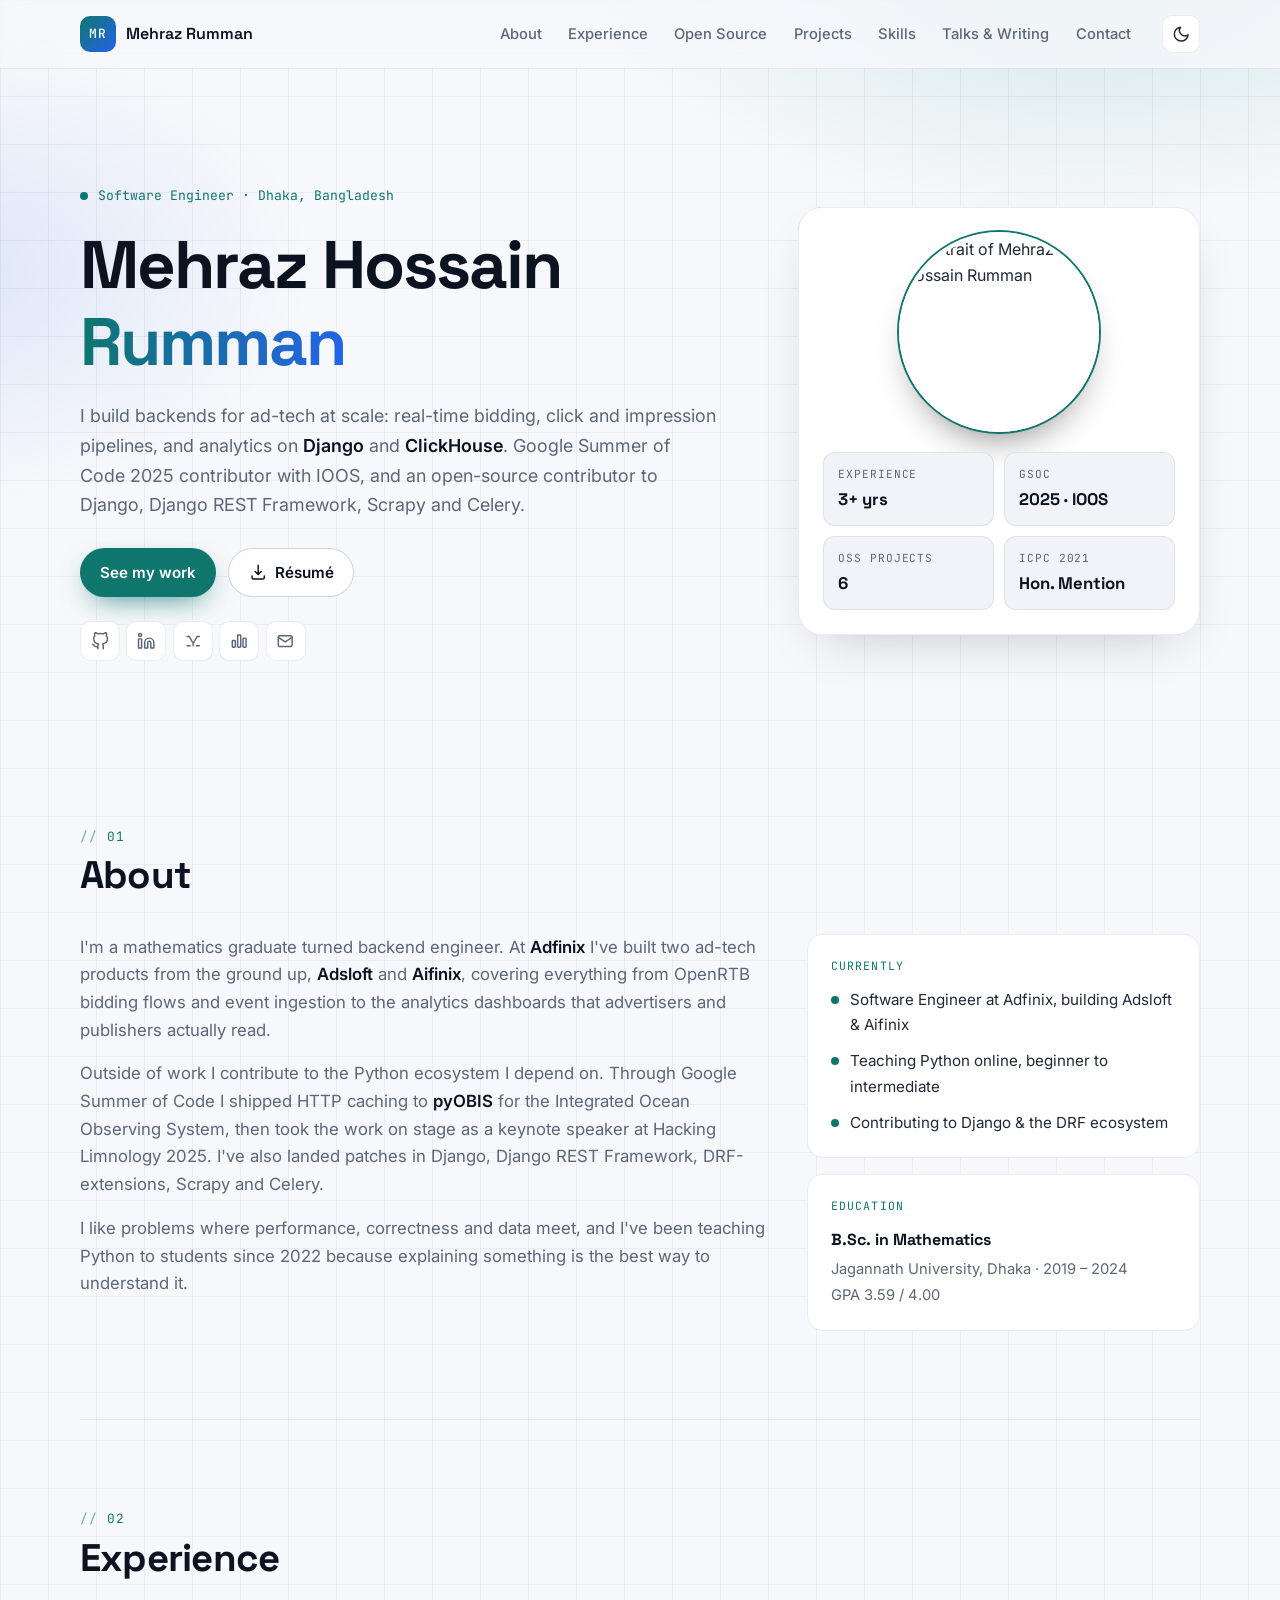
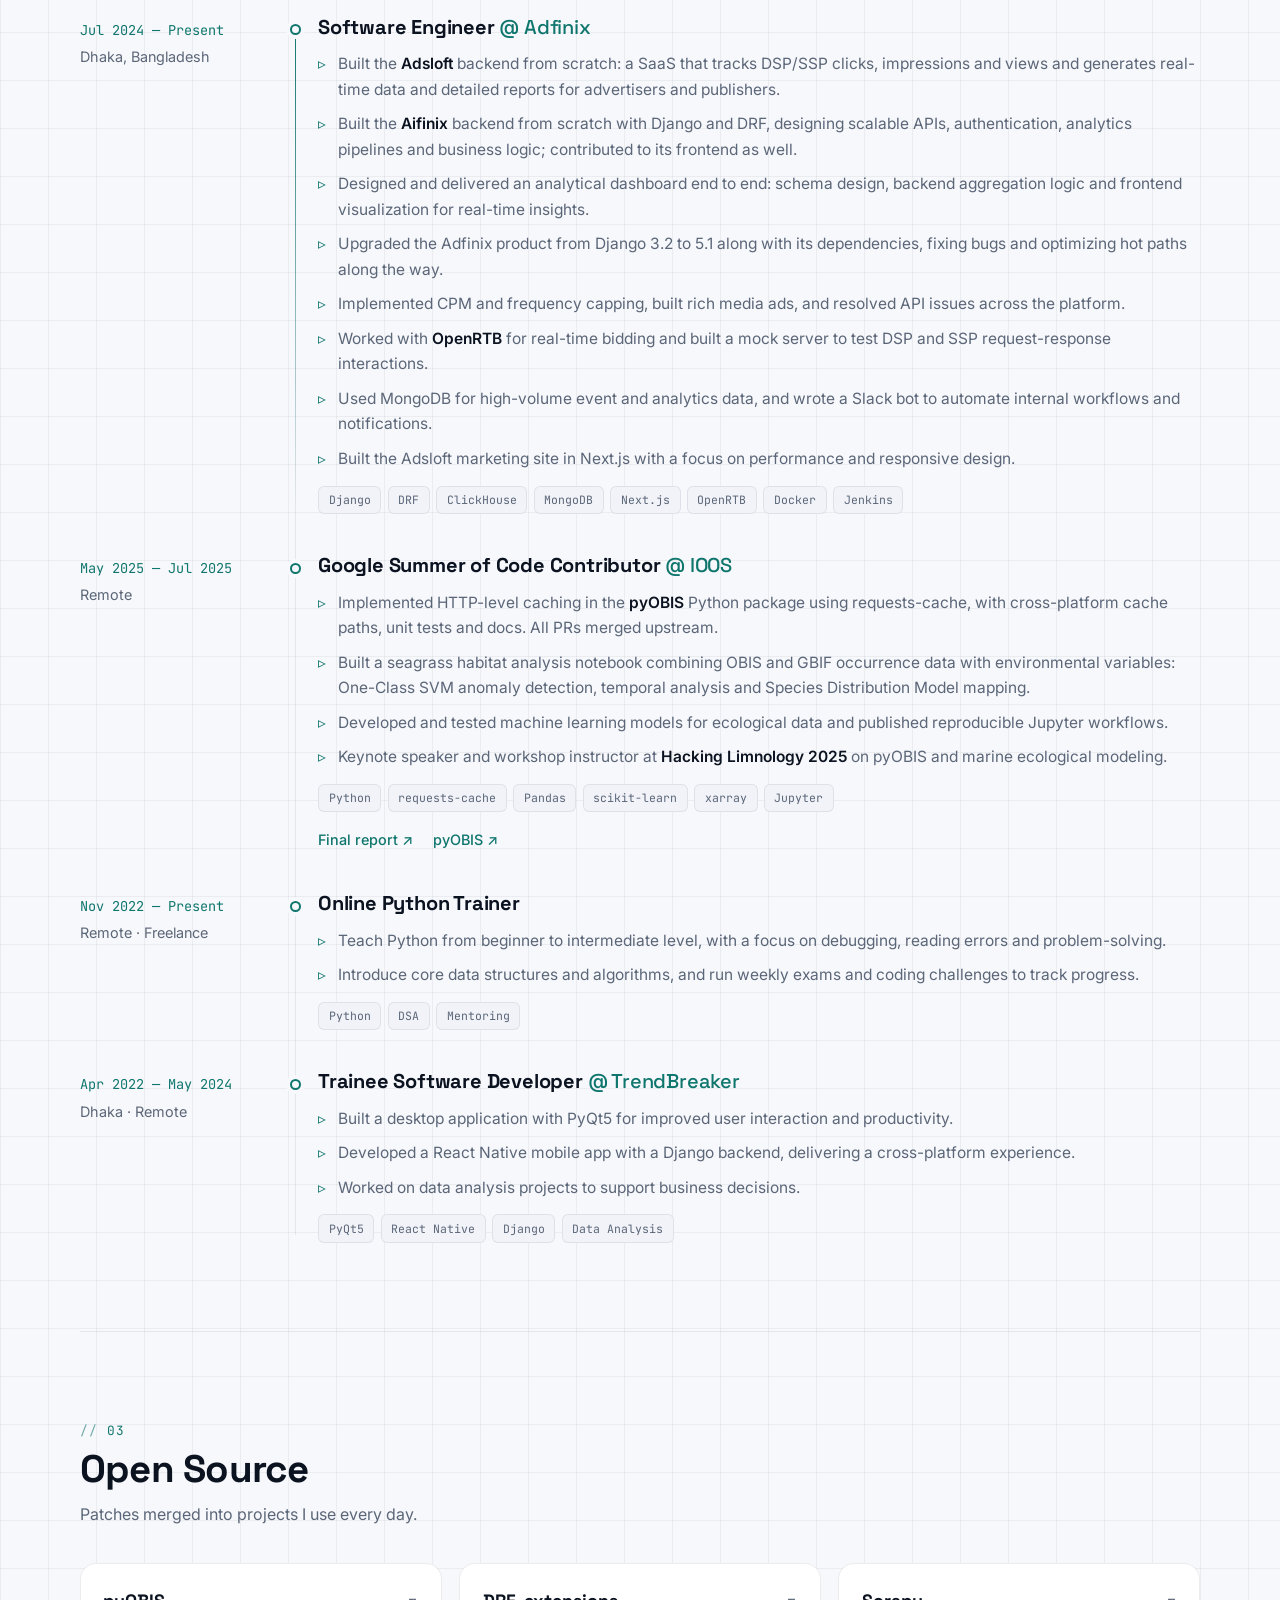
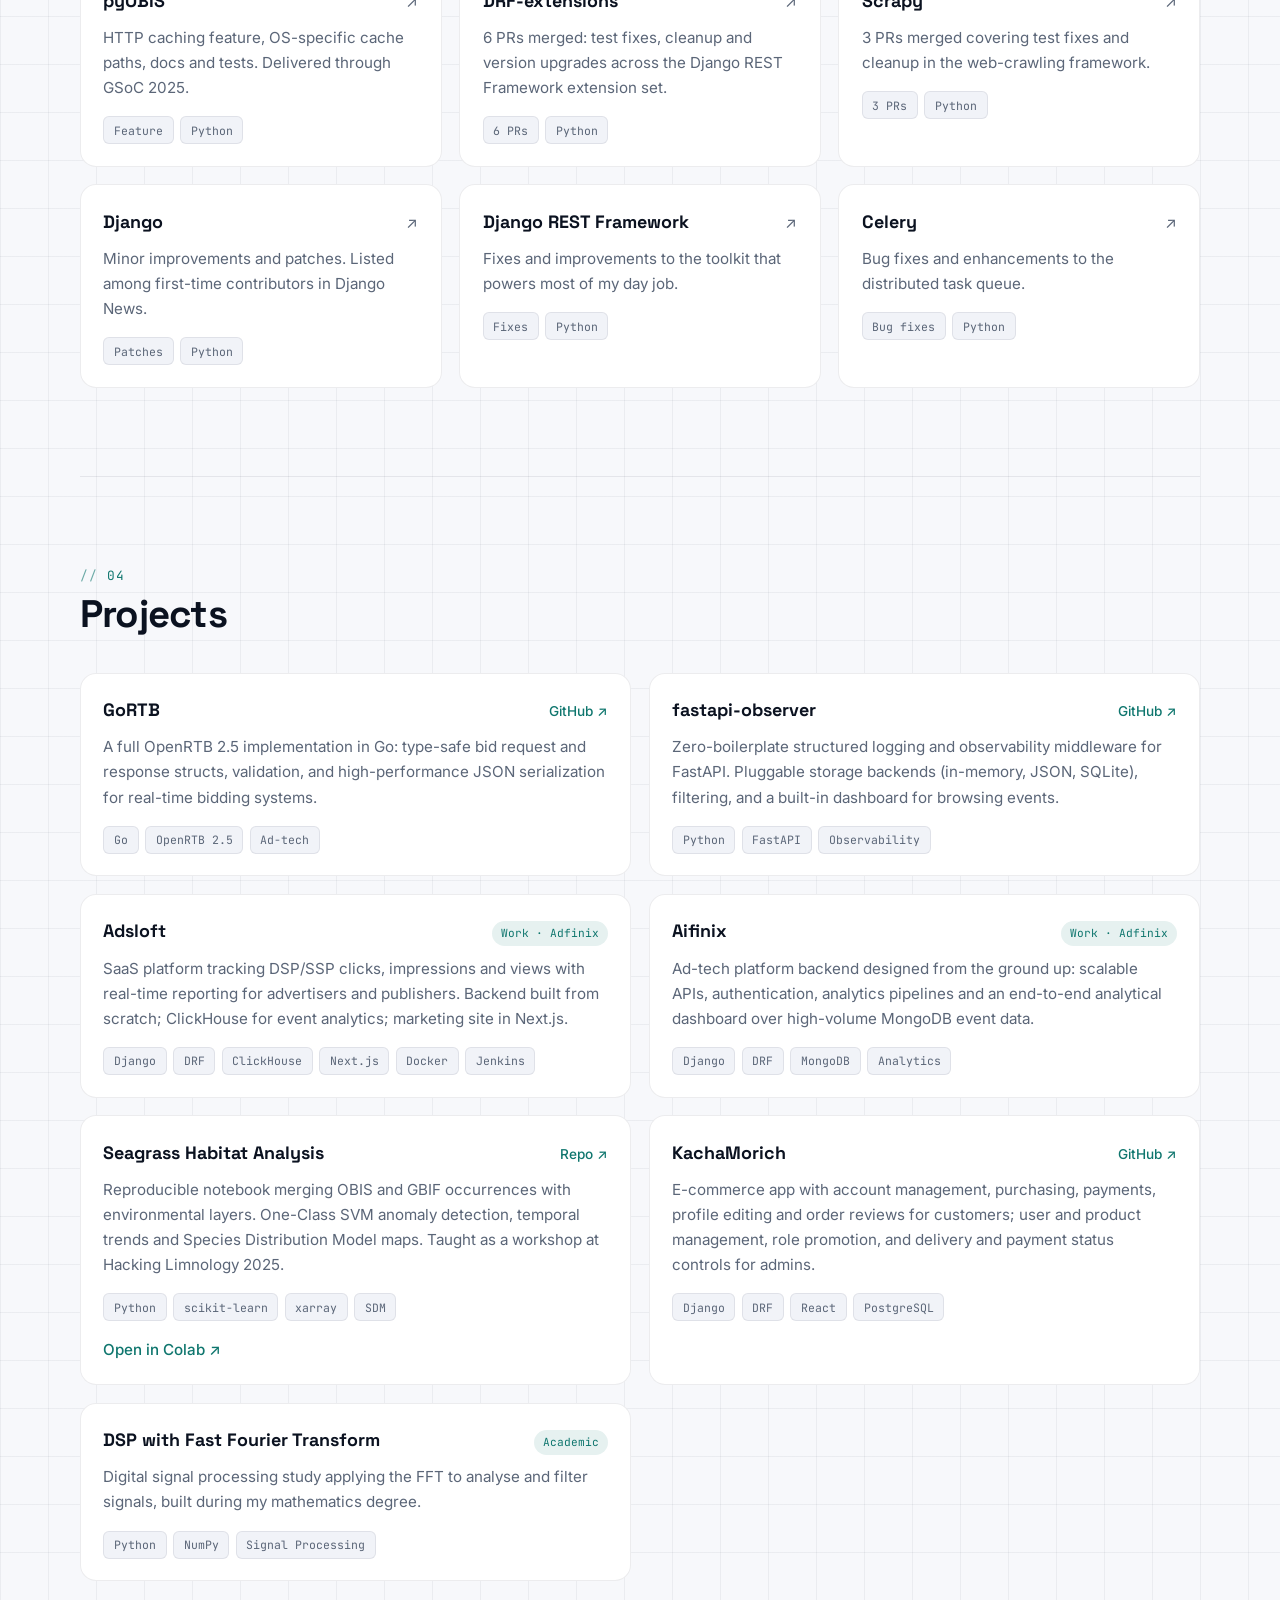
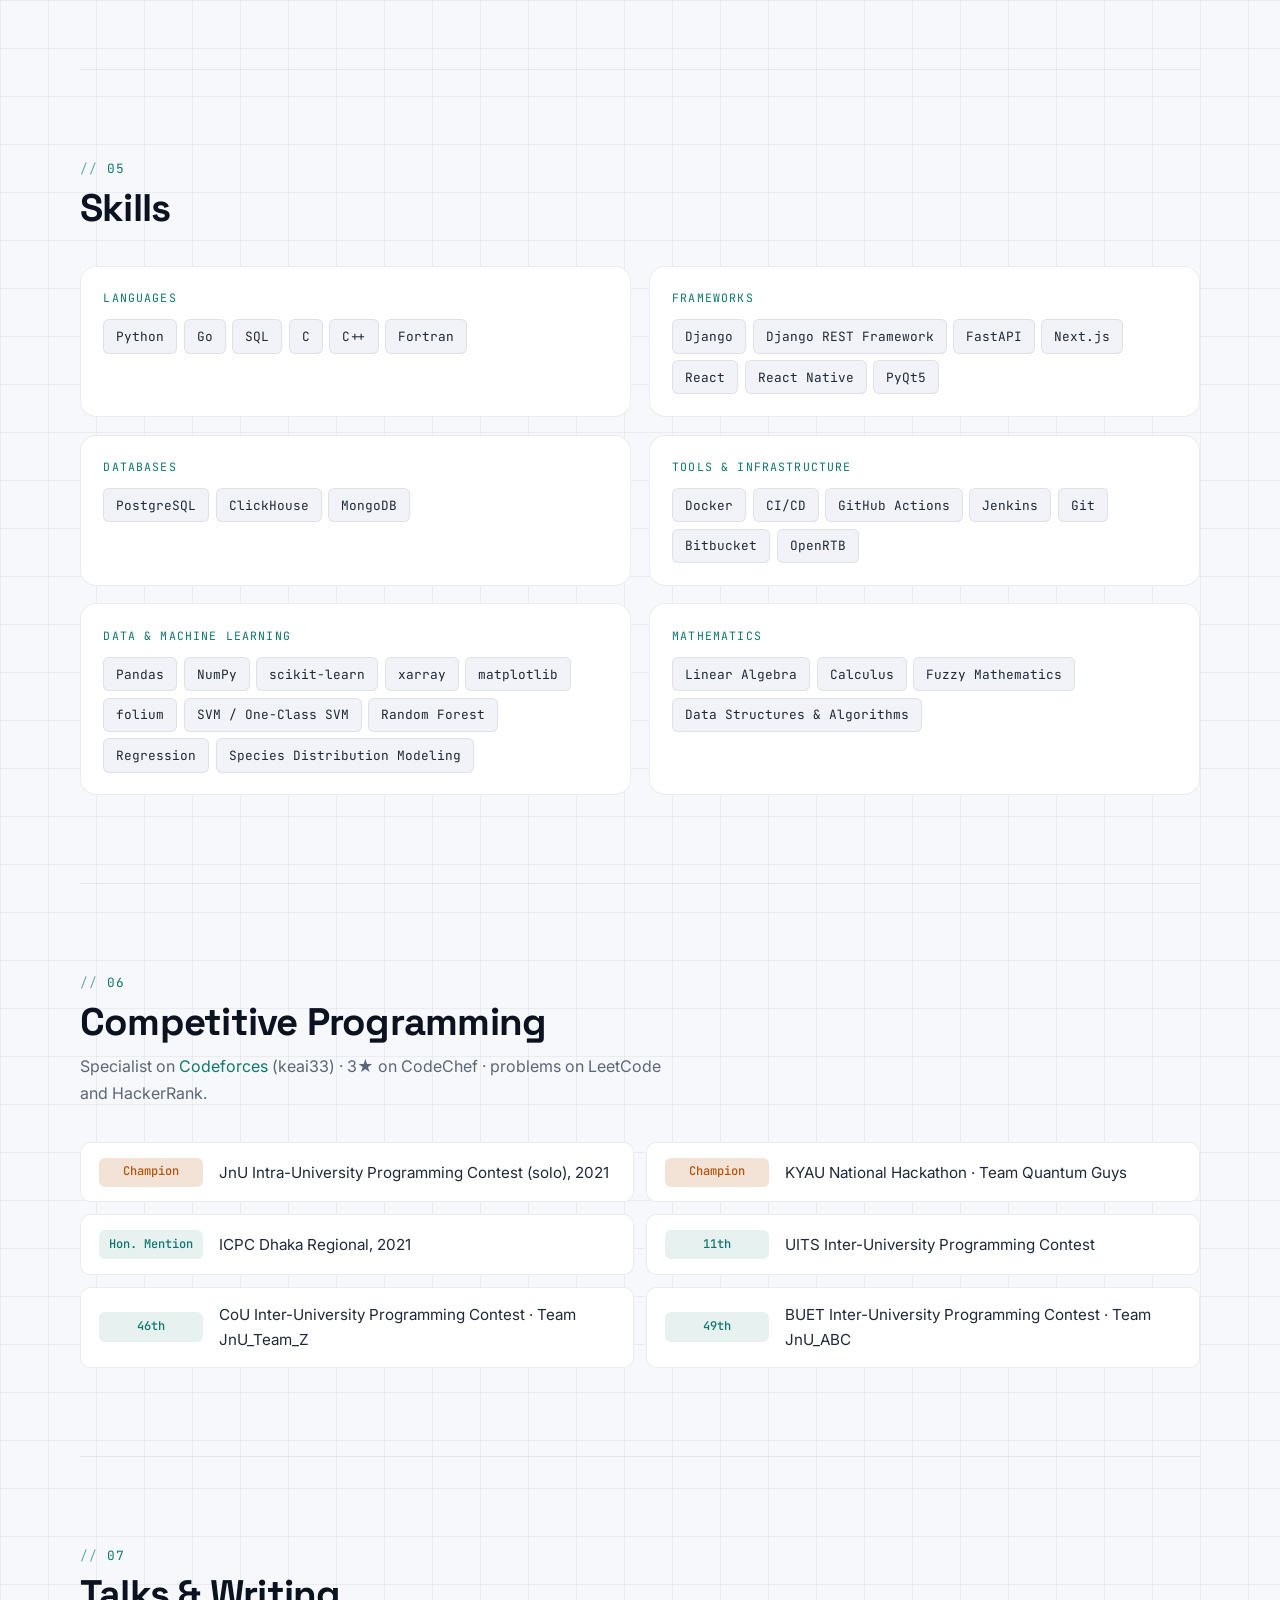
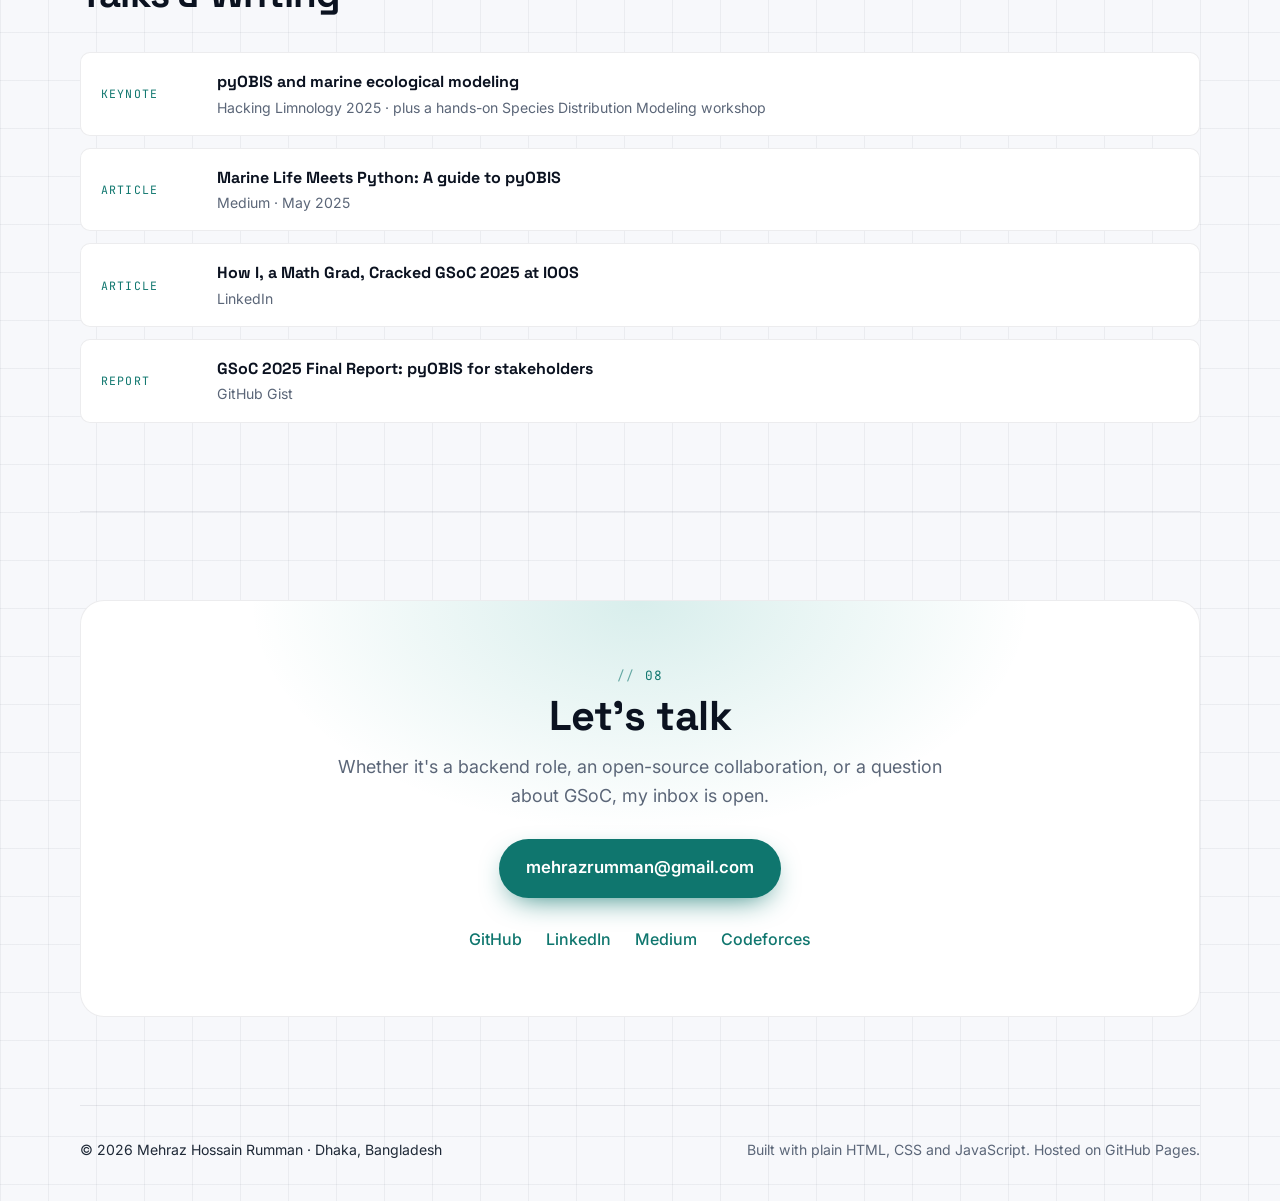
==== index.html @ 58323fb2 "Add portfolio site with GitHub Pages deployment Single-page static portfolio built from the resume: " ====
<!DOCTYPE html>
<html lang="en">
<head>
  <meta charset="utf-8">
  <meta name="viewport" content="width=device-width, initial-scale=1">
  <title>Mehraz Hossain Rumman — Software Engineer</title>
  <meta name="description" content="Mehraz Hossain Rumman is a software engineer in Dhaka, Bangladesh building ad-tech backends with Django and ClickHouse. Google Summer of Code 2025 contributor at IOOS and open-source contributor to Django, DRF, Scrapy and Celery.">
  <meta name="author" content="Mehraz Hossain Rumman">
  <meta name="theme-color" content="#0a0d14" media="(prefers-color-scheme: dark)">
  <meta name="theme-color" content="#f7f8fb" media="(prefers-color-scheme: light)">
  <link rel="canonical" href="https://mehrazrumman.github.io/rumman-portfolio/">
  <meta property="og:url" content="https://mehrazrumman.github.io/rumman-portfolio/">
  <meta property="og:type" content="website">
  <meta property="og:title" content="Mehraz Hossain Rumman — Software Engineer">
  <meta property="og:description" content="Backend engineer building ad-tech systems with Django and ClickHouse. GSoC 2025 contributor at IOOS. Open-source contributor to Django, DRF, Scrapy and Celery.">
  <meta property="og:image" content="https://avatars.githubusercontent.com/u/59512321?v=4">
  <meta name="twitter:card" content="summary">
  <link rel="icon" href="favicon.svg" type="image/svg+xml">
  <link rel="preconnect" href="https://fonts.googleapis.com">
  <link rel="preconnect" href="https://fonts.gstatic.com" crossorigin>
  <link href="https://fonts.googleapis.com/css2?family=Inter:wght@400;500;600&family=Space+Grotesk:wght@500;700&family=JetBrains+Mono:wght@400;500&display=swap" rel="stylesheet">
  <link rel="stylesheet" href="styles.css">
  <script>
    // Apply a saved theme before first paint to avoid a flash.
    (function () {
      try {
        var t = localStorage.getItem('theme');
        if (t === 'light' || t === 'dark') document.documentElement.setAttribute('data-theme', t);
      } catch (e) {}
    })();
  </script>
</head>
<body>
  <a class="skip-link" href="#main">Skip to content</a>
  <div class="bg-glow" aria-hidden="true"></div>

  <header class="site-header">
    <nav class="nav container" aria-label="Primary">
      <a class="brand" href="#top" aria-label="Back to top">
        <span class="brand-mark">MR</span>
        <span class="brand-text">Mehraz Rumman</span>
      </a>

      <button class="nav-toggle" id="nav-toggle" aria-expanded="false" aria-controls="nav-menu" aria-label="Toggle menu">
        <span></span><span></span><span></span>
      </button>

      <div class="nav-menu" id="nav-menu">
        <ul class="nav-links">
          <li><a href="#about">About</a></li>
          <li><a href="#experience">Experience</a></li>
          <li><a href="#open-source">Open Source</a></li>
          <li><a href="#projects">Projects</a></li>
          <li><a href="#skills">Skills</a></li>
          <li><a href="#writing">Talks &amp; Writing</a></li>
          <li><a href="#contact">Contact</a></li>
        </ul>
        <button class="theme-toggle" id="theme-toggle" aria-label="Toggle color theme" title="Toggle theme">
          <svg class="icon icon-sun" viewBox="0 0 24 24" aria-hidden="true"><circle cx="12" cy="12" r="4"/><path d="M12 2v2M12 20v2M4.93 4.93l1.41 1.41M17.66 17.66l1.41 1.41M2 12h2M20 12h2M4.93 19.07l1.41-1.41M17.66 6.34l1.41-1.41"/></svg>
          <svg class="icon icon-moon" viewBox="0 0 24 24" aria-hidden="true"><path d="M21 12.79A9 9 0 1 1 11.21 3 7 7 0 0 0 21 12.79z"/></svg>
          <span class="theme-label">Switch theme</span>
        </button>
      </div>
    </nav>
  </header>

  <main id="main">
    <!-- ============ HERO ============ -->
    <section class="hero container" id="top">
      <div class="hero-copy">
        <p class="eyebrow"><span class="pulse-dot" aria-hidden="true"></span>Software Engineer · Dhaka, Bangladesh</p>
        <h1>Mehraz Hossain <span class="grad">Rumman</span></h1>
        <p class="lead">
          I build backends for ad-tech at scale: real-time bidding, click and impression pipelines,
          and analytics on <strong>Django</strong> and <strong>ClickHouse</strong>. Google Summer of Code 2025
          contributor with IOOS, and an open-source contributor to Django, Django REST Framework, Scrapy and Celery.
        </p>
        <div class="hero-actions">
          <a class="btn btn-primary" href="#experience">See my work</a>
          <a class="btn btn-ghost" href="assets/Mehraz_Hossain_Rumman_Resume.pdf" download>
            <svg class="icon" viewBox="0 0 24 24" aria-hidden="true"><path d="M12 3v12m0 0 4-4m-4 4-4-4M4 17v2a2 2 0 0 0 2 2h12a2 2 0 0 0 2-2v-2"/></svg>
            Résumé
          </a>
        </div>
        <ul class="social-row" aria-label="Profiles">
          <li><a href="https://github.com/MehrazRumman" target="_blank" rel="noopener" aria-label="GitHub"><svg class="icon" viewBox="0 0 24 24" aria-hidden="true"><path d="M9 19c-5 1.5-5-2.5-7-3m14 6v-3.87a3.37 3.37 0 0 0-.94-2.61c3.14-.35 6.44-1.54 6.44-7A5.44 5.44 0 0 0 20 4.77 5.07 5.07 0 0 0 19.91 1S18.73.65 16 2.48a13.38 13.38 0 0 0-7 0C6.27.65 5.09 1 5.09 1A5.07 5.07 0 0 0 5 4.77a5.44 5.44 0 0 0-1.5 3.78c0 5.42 3.3 6.61 6.44 7A3.37 3.37 0 0 0 9 18.13V22"/></svg></a></li>
          <li><a href="https://www.linkedin.com/in/mehraz-rumman/" target="_blank" rel="noopener" aria-label="LinkedIn"><svg class="icon" viewBox="0 0 24 24" aria-hidden="true"><path d="M16 8a6 6 0 0 1 6 6v7h-4v-7a2 2 0 0 0-2-2 2 2 0 0 0-2 2v7h-4v-7a6 6 0 0 1 6-6z"/><rect x="2" y="9" width="4" height="12"/><circle cx="4" cy="4" r="2"/></svg></a></li>
          <li><a href="https://medium.com/@MehrazHossainRumman" target="_blank" rel="noopener" aria-label="Medium"><svg class="icon" viewBox="0 0 24 24" aria-hidden="true"><path d="M4 6h3l5 9 5-9h3M4 18h4M16 18h4M12 15v3"/></svg></a></li>
          <li><a href="https://codeforces.com/profile/keai33" target="_blank" rel="noopener" aria-label="Codeforces"><svg class="icon" viewBox="0 0 24 24" aria-hidden="true"><rect x="3" y="11" width="4" height="9" rx="1"/><rect x="10" y="4" width="4" height="16" rx="1"/><rect x="17" y="8" width="4" height="12" rx="1"/></svg></a></li>
          <li><a href="mailto:mehrazrumman@gmail.com" aria-label="Email"><svg class="icon" viewBox="0 0 24 24" aria-hidden="true"><rect x="3" y="5" width="18" height="14" rx="2"/><path d="m3 7 9 6 9-6"/></svg></a></li>
        </ul>
      </div>

      <div class="hero-card reveal">
        <div class="avatar-wrap">
          <img src="https://avatars.githubusercontent.com/u/59512321?v=4" alt="Portrait of Mehraz Hossain Rumman" width="200" height="200">
        </div>
        <dl class="hero-stats">
          <div><dt>Experience</dt><dd>3+ yrs</dd></div>
          <div><dt>GSoC</dt><dd>2025 · IOOS</dd></div>
          <div><dt>OSS projects</dt><dd>6</dd></div>
          <div><dt>ICPC 2021</dt><dd>Hon. Mention</dd></div>
        </dl>
      </div>
    </section>

    <!-- ============ ABOUT ============ -->
    <section class="section container" id="about">
      <header class="section-head reveal">
        <p class="section-num">01</p>
        <h2>About</h2>
      </header>
      <div class="about-grid">
        <div class="about-copy reveal">
          <p>
            I'm a mathematics graduate turned backend engineer. At <strong>Adfinix</strong> I've built two ad-tech
            products from the ground up, <strong>Adsloft</strong> and <strong>Aifinix</strong>, covering everything from
            OpenRTB bidding flows and event ingestion to the analytics dashboards that advertisers and publishers
            actually read.
          </p>
          <p>
            Outside of work I contribute to the Python ecosystem I depend on. Through Google Summer of Code I shipped
            HTTP caching to <strong>pyOBIS</strong> for the Integrated Ocean Observing System, then took the work on stage
            as a keynote speaker at Hacking Limnology 2025. I've also landed patches in Django, Django REST Framework,
            DRF-extensions, Scrapy and Celery.
          </p>
          <p>
            I like problems where performance, correctness and data meet, and I've been teaching Python to students
            since 2022 because explaining something is the best way to understand it.
          </p>
        </div>
        <aside class="about-side reveal">
          <div class="card now-card">
            <p class="card-label">Currently</p>
            <ul class="plain-list">
              <li><span class="pulse-dot" aria-hidden="true"></span>Software Engineer at Adfinix, building Adsloft &amp; Aifinix</li>
              <li><span class="pulse-dot" aria-hidden="true"></span>Teaching Python online, beginner to intermediate</li>
              <li><span class="pulse-dot" aria-hidden="true"></span>Contributing to Django &amp; the DRF ecosystem</li>
            </ul>
          </div>
          <div class="card">
            <p class="card-label">Education</p>
            <p class="edu-title">B.Sc. in Mathematics</p>
            <p class="muted">Jagannath University, Dhaka · 2019 – 2024</p>
            <p class="muted">GPA 3.59 / 4.00</p>
          </div>
        </aside>
      </div>
    </section>

    <!-- ============ EXPERIENCE ============ -->
    <section class="section container" id="experience">
      <header class="section-head reveal">
        <p class="section-num">02</p>
        <h2>Experience</h2>
      </header>

      <ol class="timeline">
        <li class="timeline-item reveal">
          <div class="timeline-meta">
            <span class="mono">Jul 2024 — Present</span>
            <span class="muted">Dhaka, Bangladesh</span>
          </div>
          <div class="timeline-body">
            <h3>Software Engineer <span class="at">@ Adfinix</span></h3>
            <ul class="bullets">
              <li>Built the <strong>Adsloft</strong> backend from scratch: a SaaS that tracks DSP/SSP clicks, impressions and views and generates real-time data and detailed reports for advertisers and publishers.</li>
              <li>Built the <strong>Aifinix</strong> backend from scratch with Django and DRF, designing scalable APIs, authentication, analytics pipelines and business logic; contributed to its frontend as well.</li>
              <li>Designed and delivered an analytical dashboard end to end: schema design, backend aggregation logic and frontend visualization for real-time insights.</li>
              <li>Upgraded the Adfinix product from Django 3.2 to 5.1 along with its dependencies, fixing bugs and optimizing hot paths along the way.</li>
              <li>Implemented CPM and frequency capping, built rich media ads, and resolved API issues across the platform.</li>
              <li>Worked with <strong>OpenRTB</strong> for real-time bidding and built a mock server to test DSP and SSP request-response interactions.</li>
              <li>Used MongoDB for high-volume event and analytics data, and wrote a Slack bot to automate internal workflows and notifications.</li>
              <li>Built the Adsloft marketing site in Next.js with a focus on performance and responsive design.</li>
            </ul>
            <ul class="tags">
              <li>Django</li><li>DRF</li><li>ClickHouse</li><li>MongoDB</li><li>Next.js</li><li>OpenRTB</li><li>Docker</li><li>Jenkins</li>
            </ul>
          </div>
        </li>

        <li class="timeline-item reveal">
          <div class="timeline-meta">
            <span class="mono">May 2025 — Jul 2025</span>
            <span class="muted">Remote</span>
          </div>
          <div class="timeline-body">
            <h3>Google Summer of Code Contributor <span class="at">@ IOOS</span></h3>
            <ul class="bullets">
              <li>Implemented HTTP-level caching in the <strong>pyOBIS</strong> Python package using requests-cache, with cross-platform cache paths, unit tests and docs. All PRs merged upstream.</li>
              <li>Built a seagrass habitat analysis notebook combining OBIS and GBIF occurrence data with environmental variables: One-Class SVM anomaly detection, temporal analysis and Species Distribution Model mapping.</li>
              <li>Developed and tested machine learning models for ecological data and published reproducible Jupyter workflows.</li>
              <li>Keynote speaker and workshop instructor at <strong>Hacking Limnology 2025</strong> on pyOBIS and marine ecological modeling.</li>
            </ul>
            <ul class="tags">
              <li>Python</li><li>requests-cache</li><li>Pandas</li><li>scikit-learn</li><li>xarray</li><li>Jupyter</li>
            </ul>
            <p class="links-row">
              <a href="https://gist.github.com/MehrazRumman/bc59c0b9672e1f976a7bd790e4f662b0" target="_blank" rel="noopener">Final report <span aria-hidden="true">↗</span></a>
              <a href="https://github.com/iobis/pyobis" target="_blank" rel="noopener">pyOBIS <span aria-hidden="true">↗</span></a>
            </p>
          </div>
        </li>

        <li class="timeline-item reveal">
          <div class="timeline-meta">
            <span class="mono">Nov 2022 — Present</span>
            <span class="muted">Remote · Freelance</span>
          </div>
          <div class="timeline-body">
            <h3>Online Python Trainer</h3>
            <ul class="bullets">
              <li>Teach Python from beginner to intermediate level, with a focus on debugging, reading errors and problem-solving.</li>
              <li>Introduce core data structures and algorithms, and run weekly exams and coding challenges to track progress.</li>
            </ul>
            <ul class="tags"><li>Python</li><li>DSA</li><li>Mentoring</li></ul>
          </div>
        </li>

        <li class="timeline-item reveal">
          <div class="timeline-meta">
            <span class="mono">Apr 2022 — May 2024</span>
            <span class="muted">Dhaka · Remote</span>
          </div>
          <div class="timeline-body">
            <h3>Trainee Software Developer <span class="at">@ TrendBreaker</span></h3>
            <ul class="bullets">
              <li>Built a desktop application with PyQt5 for improved user interaction and productivity.</li>
              <li>Developed a React Native mobile app with a Django backend, delivering a cross-platform experience.</li>
              <li>Worked on data analysis projects to support business decisions.</li>
            </ul>
            <ul class="tags"><li>PyQt5</li><li>React Native</li><li>Django</li><li>Data Analysis</li></ul>
          </div>
        </li>
      </ol>
    </section>

    <!-- ============ OPEN SOURCE ============ -->
    <section class="section container" id="open-source">
      <header class="section-head reveal">
        <p class="section-num">03</p>
        <h2>Open Source</h2>
        <p class="section-sub">Patches merged into projects I use every day.</p>
      </header>

      <div class="grid grid-3">
        <a class="card card-link reveal" href="https://github.com/iobis/pyobis/pulls?q=is%3Apr+author%3AMehrazRumman" target="_blank" rel="noopener">
          <div class="card-top"><span class="card-title">pyOBIS</span><span class="ext" aria-hidden="true">↗</span></div>
          <p>HTTP caching feature, OS-specific cache paths, docs and tests. Delivered through GSoC 2025.</p>
          <ul class="tags"><li>Feature</li><li>Python</li></ul>
        </a>
        <a class="card card-link reveal" href="https://github.com/chibisov/drf-extensions/pulls?q=is%3Apr+author%3AMehrazRumman" target="_blank" rel="noopener">
          <div class="card-top"><span class="card-title">DRF-extensions</span><span class="ext" aria-hidden="true">↗</span></div>
          <p>6 PRs merged: test fixes, cleanup and version upgrades across the Django REST Framework extension set.</p>
          <ul class="tags"><li>6 PRs</li><li>Python</li></ul>
        </a>
        <a class="card card-link reveal" href="https://github.com/scrapy/scrapy/pulls?q=is%3Apr+author%3AMehrazRumman" target="_blank" rel="noopener">
          <div class="card-top"><span class="card-title">Scrapy</span><span class="ext" aria-hidden="true">↗</span></div>
          <p>3 PRs merged covering test fixes and cleanup in the web-crawling framework.</p>
          <ul class="tags"><li>3 PRs</li><li>Python</li></ul>
        </a>
        <a class="card card-link reveal" href="https://github.com/django/django/pulls?q=is%3Apr+author%3AMehrazRumman" target="_blank" rel="noopener">
          <div class="card-top"><span class="card-title">Django</span><span class="ext" aria-hidden="true">↗</span></div>
          <p>Minor improvements and patches. Listed among first-time contributors in Django News.</p>
          <ul class="tags"><li>Patches</li><li>Python</li></ul>
        </a>
        <a class="card card-link reveal" href="https://github.com/encode/django-rest-framework/pulls?q=is%3Apr+author%3AMehrazRumman" target="_blank" rel="noopener">
          <div class="card-top"><span class="card-title">Django REST Framework</span><span class="ext" aria-hidden="true">↗</span></div>
          <p>Fixes and improvements to the toolkit that powers most of my day job.</p>
          <ul class="tags"><li>Fixes</li><li>Python</li></ul>
        </a>
        <a class="card card-link reveal" href="https://github.com/celery/celery/pulls?q=is%3Apr+author%3AMehrazRumman" target="_blank" rel="noopener">
          <div class="card-top"><span class="card-title">Celery</span><span class="ext" aria-hidden="true">↗</span></div>
          <p>Bug fixes and enhancements to the distributed task queue.</p>
          <ul class="tags"><li>Bug fixes</li><li>Python</li></ul>
        </a>
      </div>
    </section>

    <!-- ============ PROJECTS ============ -->
    <section class="section container" id="projects">
      <header class="section-head reveal">
        <p class="section-num">04</p>
        <h2>Projects</h2>
      </header>

      <div class="grid grid-2">
        <article class="card project reveal">
          <div class="card-top">
            <span class="card-title">GoRTB</span>
            <a class="ext-link" href="https://github.com/MehrazRumman/gortb" target="_blank" rel="noopener" aria-label="GoRTB on GitHub">GitHub <span aria-hidden="true">↗</span></a>
          </div>
          <p>A full OpenRTB 2.5 implementation in Go: type-safe bid request and response structs, validation, and high-performance JSON serialization for real-time bidding systems.</p>
          <ul class="tags"><li>Go</li><li>OpenRTB 2.5</li><li>Ad-tech</li></ul>
        </article>

        <article class="card project reveal">
          <div class="card-top">
            <span class="card-title">fastapi-observer</span>
            <a class="ext-link" href="https://github.com/MehrazRumman/fastapi-observer" target="_blank" rel="noopener" aria-label="fastapi-observer on GitHub">GitHub <span aria-hidden="true">↗</span></a>
          </div>
          <p>Zero-boilerplate structured logging and observability middleware for FastAPI. Pluggable storage backends (in-memory, JSON, SQLite), filtering, and a built-in dashboard for browsing events.</p>
          <ul class="tags"><li>Python</li><li>FastAPI</li><li>Observability</li></ul>
        </article>

        <article class="card project reveal">
          <div class="card-top">
            <span class="card-title">Adsloft</span>
            <span class="badge">Work · Adfinix</span>
          </div>
          <p>SaaS platform tracking DSP/SSP clicks, impressions and views with real-time reporting for advertisers and publishers. Backend built from scratch; ClickHouse for event analytics; marketing site in Next.js.</p>
          <ul class="tags"><li>Django</li><li>DRF</li><li>ClickHouse</li><li>Next.js</li><li>Docker</li><li>Jenkins</li></ul>
        </article>

        <article class="card project reveal">
          <div class="card-top">
            <span class="card-title">Aifinix</span>
            <span class="badge">Work · Adfinix</span>
          </div>
          <p>Ad-tech platform backend designed from the ground up: scalable APIs, authentication, analytics pipelines and an end-to-end analytical dashboard over high-volume MongoDB event data.</p>
          <ul class="tags"><li>Django</li><li>DRF</li><li>MongoDB</li><li>Analytics</li></ul>
        </article>

        <article class="card project reveal">
          <div class="card-top">
            <span class="card-title">Seagrass Habitat Analysis</span>
            <a class="ext-link" href="https://github.com/marinebon/HackingLimno2025" target="_blank" rel="noopener" aria-label="Seagrass analysis repository">Repo <span aria-hidden="true">↗</span></a>
          </div>
          <p>Reproducible notebook merging OBIS and GBIF occurrences with environmental layers. One-Class SVM anomaly detection, temporal trends and Species Distribution Model maps. Taught as a workshop at Hacking Limnology 2025.</p>
          <ul class="tags"><li>Python</li><li>scikit-learn</li><li>xarray</li><li>SDM</li></ul>
          <p class="links-row"><a href="https://colab.research.google.com/drive/1YKo4psy338h76tzHpnFgJ_O8oozaM7hc" target="_blank" rel="noopener">Open in Colab <span aria-hidden="true">↗</span></a></p>
        </article>

        <article class="card project reveal">
          <div class="card-top">
            <span class="card-title">KachaMorich</span>
            <a class="ext-link" href="https://github.com/MehrazRumman" target="_blank" rel="noopener" aria-label="KachaMorich on GitHub">GitHub <span aria-hidden="true">↗</span></a>
          </div>
          <p>E-commerce app with account management, purchasing, payments, profile editing and order reviews for customers; user and product management, role promotion, and delivery and payment status controls for admins.</p>
          <ul class="tags"><li>Django</li><li>DRF</li><li>React</li><li>PostgreSQL</li></ul>
        </article>

        <article class="card project reveal">
          <div class="card-top">
            <span class="card-title">DSP with Fast Fourier Transform</span>
            <span class="badge">Academic</span>
          </div>
          <p>Digital signal processing study applying the FFT to analyse and filter signals, built during my mathematics degree.</p>
          <ul class="tags"><li>Python</li><li>NumPy</li><li>Signal Processing</li></ul>
        </article>
      </div>
    </section>

    <!-- ============ SKILLS ============ -->
    <section class="section container" id="skills">
      <header class="section-head reveal">
        <p class="section-num">05</p>
        <h2>Skills</h2>
      </header>

      <div class="grid grid-2 skills-grid">
        <div class="card reveal">
          <p class="card-label">Languages</p>
          <ul class="tags tags-lg"><li>Python</li><li>Go</li><li>SQL</li><li>C</li><li>C++</li><li>Fortran</li></ul>
        </div>
        <div class="card reveal">
          <p class="card-label">Frameworks</p>
          <ul class="tags tags-lg"><li>Django</li><li>Django REST Framework</li><li>FastAPI</li><li>Next.js</li><li>React</li><li>React Native</li><li>PyQt5</li></ul>
        </div>
        <div class="card reveal">
          <p class="card-label">Databases</p>
          <ul class="tags tags-lg"><li>PostgreSQL</li><li>ClickHouse</li><li>MongoDB</li></ul>
        </div>
        <div class="card reveal">
          <p class="card-label">Tools &amp; Infrastructure</p>
          <ul class="tags tags-lg"><li>Docker</li><li>CI/CD</li><li>GitHub Actions</li><li>Jenkins</li><li>Git</li><li>Bitbucket</li><li>OpenRTB</li></ul>
        </div>
        <div class="card reveal">
          <p class="card-label">Data &amp; Machine Learning</p>
          <ul class="tags tags-lg"><li>Pandas</li><li>NumPy</li><li>scikit-learn</li><li>xarray</li><li>matplotlib</li><li>folium</li><li>SVM / One-Class SVM</li><li>Random Forest</li><li>Regression</li><li>Species Distribution Modeling</li></ul>
        </div>
        <div class="card reveal">
          <p class="card-label">Mathematics</p>
          <ul class="tags tags-lg"><li>Linear Algebra</li><li>Calculus</li><li>Fuzzy Mathematics</li><li>Data Structures &amp; Algorithms</li></ul>
        </div>
      </div>
    </section>

    <!-- ============ ACHIEVEMENTS ============ -->
    <section class="section container" id="achievements">
      <header class="section-head reveal">
        <p class="section-num">06</p>
        <h2>Competitive Programming</h2>
        <p class="section-sub">Specialist on <a href="https://codeforces.com/profile/keai33" target="_blank" rel="noopener">Codeforces</a> (keai33) · 3★ on CodeChef · problems on LeetCode and HackerRank.</p>
      </header>

      <ul class="achievements">
        <li class="reveal"><span class="ach-rank ach-gold">Champion</span><span class="ach-text">JnU Intra-University Programming Contest (solo), 2021</span></li>
        <li class="reveal"><span class="ach-rank ach-gold">Champion</span><span class="ach-text">KYAU National Hackathon · Team Quantum Guys</span></li>
        <li class="reveal"><span class="ach-rank">Hon. Mention</span><span class="ach-text">ICPC Dhaka Regional, 2021</span></li>
        <li class="reveal"><span class="ach-rank">11th</span><span class="ach-text">UITS Inter-University Programming Contest</span></li>
        <li class="reveal"><span class="ach-rank">46th</span><span class="ach-text">CoU Inter-University Programming Contest · Team JnU_Team_Z</span></li>
        <li class="reveal"><span class="ach-rank">49th</span><span class="ach-text">BUET Inter-University Programming Contest · Team JnU_ABC</span></li>
      </ul>
    </section>

    <!-- ============ WRITING & TALKS ============ -->
    <section class="section container" id="writing">
      <header class="section-head reveal">
        <p class="section-num">07</p>
        <h2>Talks &amp; Writing</h2>
      </header>

      <ul class="writing-list">
        <li class="reveal">
          <a href="https://aquaticdatasciopensci.github.io/day1-marine-remote-sensing/" target="_blank" rel="noopener">
            <span class="w-kind">Keynote</span>
            <span class="w-title">pyOBIS and marine ecological modeling</span>
            <span class="w-meta">Hacking Limnology 2025 · plus a hands-on Species Distribution Modeling workshop</span>
          </a>
        </li>
        <li class="reveal">
          <a href="https://medium.com/@MehrazHossainRumman/marine-life-meets-python-a-guide-to-pyobis-c802657cdbd9" target="_blank" rel="noopener">
            <span class="w-kind">Article</span>
            <span class="w-title">Marine Life Meets Python: A guide to pyOBIS</span>
            <span class="w-meta">Medium · May 2025</span>
          </a>
        </li>
        <li class="reveal">
          <a href="https://www.linkedin.com/pulse/how-i-math-grad-cracked-gsoc-2025-ioos-mehraz-hossain-rumman-7ianc" target="_blank" rel="noopener">
            <span class="w-kind">Article</span>
            <span class="w-title">How I, a Math Grad, Cracked GSoC 2025 at IOOS</span>
            <span class="w-meta">LinkedIn</span>
          </a>
        </li>
        <li class="reveal">
          <a href="https://gist.github.com/MehrazRumman/bc59c0b9672e1f976a7bd790e4f662b0" target="_blank" rel="noopener">
            <span class="w-kind">Report</span>
            <span class="w-title">GSoC 2025 Final Report: pyOBIS for stakeholders</span>
            <span class="w-meta">GitHub Gist</span>
          </a>
        </li>
      </ul>
    </section>

    <!-- ============ CONTACT ============ -->
    <section class="section container" id="contact">
      <div class="contact-card reveal">
        <p class="section-num">08</p>
        <h2>Let's talk</h2>
        <p class="lead">
          Whether it's a backend role, an open-source collaboration, or a question about GSoC,
          my inbox is open.
        </p>
        <a class="btn btn-primary btn-lg" href="mailto:mehrazrumman@gmail.com">mehrazrumman@gmail.com</a>
        <ul class="contact-links">
          <li><a href="https://github.com/MehrazRumman" target="_blank" rel="noopener">GitHub</a></li>
          <li><a href="https://www.linkedin.com/in/mehraz-rumman/" target="_blank" rel="noopener">LinkedIn</a></li>
          <li><a href="https://medium.com/@MehrazHossainRumman" target="_blank" rel="noopener">Medium</a></li>
          <li><a href="https://codeforces.com/profile/keai33" target="_blank" rel="noopener">Codeforces</a></li>
        </ul>
      </div>
    </section>
  </main>

  <footer class="site-footer container">
    <p>© <span id="year"></span> Mehraz Hossain Rumman · Dhaka, Bangladesh</p>
    <p class="muted">Built with plain HTML, CSS and JavaScript. Hosted on GitHub Pages.</p>
  </footer>

  <script src="script.js"></script>
</body>
</html>
---- styles.css ----
/* ==========================================================================
   Mehraz Hossain Rumman — portfolio styles
   Dark-first with a light theme. Tokens live on :root; the light theme and
   the explicit data-theme overrides only swap tokens.
   ========================================================================== */

:root {
  --bg: #0a0d14;
  --bg-elev: #0f1420;
  --surface: #121826;
  --surface-2: #171e2e;
  --border: rgba(255, 255, 255, 0.08);
  --border-strong: rgba(255, 255, 255, 0.16);
  --text: #e7eaf1;
  --text-strong: #ffffff;
  --muted: #9aa4b8;
  --accent: #5eead4;
  --accent-strong: #2dd4bf;
  --accent-ink: #062a25;
  --accent-soft: rgba(94, 234, 212, 0.12);
  --grad-a: #5eead4;
  --grad-b: #60a5fa;
  --gold: #fbbf24;
  --shadow: 0 20px 50px -20px rgba(0, 0, 0, 0.6);
  --glow-a: rgba(94, 234, 212, 0.18);
  --glow-b: rgba(96, 165, 250, 0.14);
  --grid-line: rgba(255, 255, 255, 0.035);

  --font-body: "Inter", system-ui, -apple-system, "Segoe UI", Roboto, sans-serif;
  --font-display: "Space Grotesk", "Inter", system-ui, sans-serif;
  --font-mono: "JetBrains Mono", ui-monospace, SFMono-Regular, Menlo, monospace;

  --radius: 16px;
  --radius-sm: 10px;
  --container: 1120px;
  --nav-h: 68px;

  color-scheme: dark;
}

@media (prefers-color-scheme: light) {
  :root:not([data-theme="dark"]) {
    --bg: #f7f8fb;
    --bg-elev: #ffffff;
    --surface: #ffffff;
    --surface-2: #f1f3f8;
    --border: rgba(15, 23, 42, 0.08);
    --border-strong: rgba(15, 23, 42, 0.18);
    --text: #1f2937;
    --text-strong: #0b1220;
    --muted: #5b6678;
    --accent: #0f766e;
    --accent-strong: #0d9488;
    --accent-ink: #ffffff;
    --accent-soft: rgba(15, 118, 110, 0.1);
    --grad-a: #0f766e;
    --grad-b: #2563eb;
    --gold: #b45309;
    --shadow: 0 20px 50px -24px rgba(15, 23, 42, 0.25);
    --glow-a: rgba(13, 148, 136, 0.16);
    --glow-b: rgba(37, 99, 235, 0.12);
    --grid-line: rgba(15, 23, 42, 0.05);
    color-scheme: light;
  }
}

:root[data-theme="light"] {
  --bg: #f7f8fb;
  --bg-elev: #ffffff;
  --surface: #ffffff;
  --surface-2: #f1f3f8;
  --border: rgba(15, 23, 42, 0.08);
  --border-strong: rgba(15, 23, 42, 0.18);
  --text: #1f2937;
  --text-strong: #0b1220;
  --muted: #5b6678;
  --accent: #0f766e;
  --accent-strong: #0d9488;
  --accent-ink: #ffffff;
  --accent-soft: rgba(15, 118, 110, 0.1);
  --grad-a: #0f766e;
  --grad-b: #2563eb;
  --gold: #b45309;
  --shadow: 0 20px 50px -24px rgba(15, 23, 42, 0.25);
  --glow-a: rgba(13, 148, 136, 0.16);
  --glow-b: rgba(37, 99, 235, 0.12);
  --grid-line: rgba(15, 23, 42, 0.05);
  color-scheme: light;
}

/* ---------- Reset & base ---------- */
*, *::before, *::after { box-sizing: border-box; }

html { scroll-behavior: smooth; -webkit-text-size-adjust: 100%; }

body {
  margin: 0;
  font-family: var(--font-body);
  font-size: 16px;
  line-height: 1.65;
  color: var(--text);
  background: var(--bg);
  background-image:
    linear-gradient(var(--grid-line) 1px, transparent 1px),
    linear-gradient(90deg, var(--grid-line) 1px, transparent 1px);
  background-size: 48px 48px;
  overflow-x: hidden;
}

img { max-width: 100%; display: block; }
a { color: var(--accent); text-decoration: none; }
a:hover { text-decoration: underline; text-underline-offset: 3px; }
strong { color: var(--text-strong); font-weight: 600; }
ul, ol { margin: 0; padding: 0; }
h1, h2, h3 { margin: 0; font-family: var(--font-display); color: var(--text-strong); line-height: 1.15; letter-spacing: -0.01em; }
p { margin: 0 0 1rem; }
p:last-child { margin-bottom: 0; }

.container { width: min(var(--container), 100% - 2.5rem); margin-inline: auto; }
.mono { font-family: var(--font-mono); font-size: 0.85rem; color: var(--accent); }
.muted { color: var(--muted); }

.skip-link {
  position: absolute; left: 1rem; top: -3rem;
  padding: 0.5rem 0.9rem; border-radius: var(--radius-sm);
  background: var(--accent); color: var(--accent-ink); font-weight: 600; z-index: 100;
}
.skip-link:focus { top: 1rem; }

:focus-visible { outline: 2px solid var(--accent); outline-offset: 3px; border-radius: 6px; }

.icon { width: 1.15rem; height: 1.15rem; fill: none; stroke: currentColor; stroke-width: 1.9; stroke-linecap: round; stroke-linejoin: round; flex-shrink: 0; }

/* ---------- Background glow ---------- */
.bg-glow {
  position: fixed; inset: 0; z-index: -1; pointer-events: none;
  background:
    radial-gradient(60vw 45vh at 85% -5%, var(--glow-a), transparent 65%),
    radial-gradient(45vw 40vh at -5% 30%, var(--glow-b), transparent 65%);
}

/* ---------- Header / nav ---------- */
.site-header {
  position: sticky; top: 0; z-index: 50;
  background: color-mix(in srgb, var(--bg) 78%, transparent);
  -webkit-backdrop-filter: blur(14px); backdrop-filter: blur(14px);
  border-bottom: 1px solid var(--border);
}
.nav { display: flex; align-items: center; justify-content: space-between; min-height: var(--nav-h); gap: 1rem; }

.brand { display: inline-flex; align-items: center; gap: 0.6rem; color: var(--text-strong); font-weight: 600; white-space: nowrap; }
.brand:hover { text-decoration: none; }
.brand-mark {
  display: grid; place-items: center; width: 36px; height: 36px; border-radius: 10px;
  font-family: var(--font-mono); font-size: 0.8rem; font-weight: 500; letter-spacing: 0.04em;
  color: var(--accent-ink); background: linear-gradient(135deg, var(--grad-a), var(--grad-b));
}
.brand-text { font-family: var(--font-display); }

.nav-menu { display: flex; align-items: center; gap: 1.25rem; }
.nav-links { display: flex; gap: 0.25rem; list-style: none; }
.nav-links a {
  display: inline-block; padding: 0.45rem 0.7rem; border-radius: 8px; white-space: nowrap;
  color: var(--muted); font-size: 0.92rem; font-weight: 500; transition: color 0.15s, background 0.15s;
}
.nav-links a:hover, .nav-links a.active { color: var(--text-strong); background: var(--surface-2); text-decoration: none; }

.theme-toggle {
  display: grid; place-items: center; width: 38px; height: 38px; border-radius: 10px;
  border: 1px solid var(--border); background: var(--surface); color: var(--text); cursor: pointer;
  transition: border-color 0.15s, transform 0.15s;
}
.theme-toggle:hover { border-color: var(--border-strong); transform: translateY(-1px); }
.theme-toggle .icon-moon { display: none; }
.theme-label { display: none; }
:root[data-theme="light"] .theme-toggle .icon-sun { display: none; }
:root[data-theme="light"] .theme-toggle .icon-moon { display: block; }
@media (prefers-color-scheme: light) {
  :root:not([data-theme="dark"]) .theme-toggle .icon-sun { display: none; }
  :root:not([data-theme="dark"]) .theme-toggle .icon-moon { display: block; }
}

.nav-toggle {
  display: none; flex-direction: column; justify-content: center; gap: 5px;
  width: 42px; height: 42px; padding: 0 10px; border-radius: 10px;
  border: 1px solid var(--border); background: var(--surface); cursor: pointer;
}
.nav-toggle span { display: block; height: 2px; background: var(--text); border-radius: 2px; transition: transform 0.2s, opacity 0.2s; }
.nav-toggle[aria-expanded="true"] span:nth-child(1) { transform: translateY(7px) rotate(45deg); }
.nav-toggle[aria-expanded="true"] span:nth-child(2) { opacity: 0; }
.nav-toggle[aria-expanded="true"] span:nth-child(3) { transform: translateY(-7px) rotate(-45deg); }

/* ---------- Hero ---------- */
.hero {
  display: grid; grid-template-columns: 1.25fr 0.75fr; gap: 3rem; align-items: center;
  padding-block: clamp(3.5rem, 9vw, 7rem) clamp(3rem, 6vw, 5rem);
}
.eyebrow {
  display: inline-flex; align-items: center; gap: 0.6rem;
  font-family: var(--font-mono); font-size: 0.82rem; color: var(--accent); margin-bottom: 1.25rem;
}
.pulse-dot {
  position: relative; width: 8px; height: 8px; border-radius: 50%; background: var(--accent); flex-shrink: 0;
}
.pulse-dot::after {
  content: ""; position: absolute; inset: -4px; border-radius: 50%; border: 1px solid var(--accent);
  opacity: 0; animation: pulse 2.2s ease-out infinite;
}
@keyframes pulse { 0% { transform: scale(0.6); opacity: 0.8; } 100% { transform: scale(1.6); opacity: 0; } }

.hero h1 { font-size: clamp(2.4rem, 6vw, 4.2rem); font-weight: 700; letter-spacing: -0.03em; margin-bottom: 1.25rem; }
.grad {
  background: linear-gradient(90deg, var(--grad-a), var(--grad-b));
  -webkit-background-clip: text; background-clip: text; color: transparent;
}
.lead { font-size: clamp(1.02rem, 1.4vw, 1.15rem); color: var(--muted); max-width: 58ch; }
.hero-actions { display: flex; flex-wrap: wrap; gap: 0.75rem; margin: 1.75rem 0 1.5rem; }

.btn {
  display: inline-flex; align-items: center; gap: 0.5rem; padding: 0.7rem 1.2rem;
  border-radius: 999px; font-weight: 600; font-size: 0.95rem; border: 1px solid transparent;
  transition: transform 0.15s, box-shadow 0.15s, background 0.15s, border-color 0.15s;
}
.btn:hover { text-decoration: none; transform: translateY(-2px); }
.btn-primary { background: var(--accent); color: var(--accent-ink); box-shadow: 0 10px 30px -12px var(--accent); }
.btn-primary:hover { background: var(--accent-strong); }
.btn-ghost { background: var(--surface); color: var(--text-strong); border-color: var(--border-strong); }
.btn-ghost:hover { border-color: var(--accent); }
.btn-lg { padding: 0.9rem 1.6rem; font-size: 1.05rem; }

.social-row { display: flex; gap: 0.4rem; list-style: none; }
.social-row a {
  display: grid; place-items: center; width: 40px; height: 40px; border-radius: 10px;
  color: var(--muted); border: 1px solid var(--border); background: var(--surface);
  transition: color 0.15s, border-color 0.15s, transform 0.15s;
}
.social-row a:hover { color: var(--accent); border-color: var(--accent); transform: translateY(-2px); text-decoration: none; }

.hero-card {
  position: relative; padding: 1.5rem; border-radius: 24px;
  background: linear-gradient(180deg, var(--surface), var(--bg-elev));
  border: 1px solid var(--border); box-shadow: var(--shadow);
}
.hero-card::before {
  content: ""; position: absolute; inset: -1px; border-radius: 25px; z-index: -1;
  background: linear-gradient(135deg, var(--grad-a), transparent 40%, transparent 60%, var(--grad-b));
  opacity: 0.55;
}
.avatar-wrap { display: grid; place-items: center; margin-bottom: 1.25rem; }
.avatar-wrap img {
  width: 200px; height: 200px; border-radius: 50%; object-fit: cover;
  border: 4px solid var(--bg-elev); box-shadow: 0 0 0 2px var(--accent), 0 20px 40px -20px rgba(0, 0, 0, 0.6);
}
.hero-stats { display: grid; grid-template-columns: 1fr 1fr; gap: 0.6rem; margin: 0; }
.hero-stats div { padding: 0.75rem 0.9rem; border-radius: 12px; background: var(--surface-2); border: 1px solid var(--border); }
.hero-stats dt { font-family: var(--font-mono); font-size: 0.7rem; text-transform: uppercase; letter-spacing: 0.08em; color: var(--muted); }
.hero-stats dd { margin: 0.15rem 0 0; font-family: var(--font-display); font-weight: 700; font-size: 1.05rem; color: var(--text-strong); }

/* ---------- Sections ---------- */
.section { padding-block: clamp(3rem, 7vw, 5.5rem); }
.section + .section { border-top: 1px solid var(--border); }
.section-head { margin-bottom: 2.25rem; }
.section-num { font-family: var(--font-mono); font-size: 0.8rem; color: var(--accent); margin-bottom: 0.4rem; letter-spacing: 0.08em; }
.section-num::before { content: "// "; opacity: 0.6; }
.section-head h2 { font-size: clamp(1.7rem, 3.5vw, 2.4rem); font-weight: 700; letter-spacing: -0.02em; }
.section-sub { margin-top: 0.6rem; color: var(--muted); max-width: 60ch; }

/* ---------- Cards ---------- */
.card {
  padding: 1.35rem 1.4rem; border-radius: var(--radius);
  background: var(--surface); border: 1px solid var(--border);
  transition: transform 0.2s, border-color 0.2s, box-shadow 0.2s;
}
.card-link { display: block; color: var(--text); }
.card-link:hover, .project:hover { transform: translateY(-3px); border-color: var(--accent); box-shadow: var(--shadow); text-decoration: none; }
.card-link p { color: var(--muted); font-size: 0.95rem; }
.card-top { display: flex; align-items: baseline; justify-content: space-between; gap: 0.75rem; margin-bottom: 0.6rem; }
.card-title { font-family: var(--font-display); font-weight: 700; font-size: 1.12rem; color: var(--text-strong); }
.card-label { font-family: var(--font-mono); font-size: 0.72rem; text-transform: uppercase; letter-spacing: 0.1em; color: var(--accent); margin-bottom: 0.75rem; }
.ext { color: var(--muted); font-size: 0.95rem; transition: color 0.15s, transform 0.15s; }
.card-link:hover .ext { color: var(--accent); transform: translate(2px, -2px); }
.ext-link { font-size: 0.85rem; font-weight: 500; white-space: nowrap; }
.badge {
  font-family: var(--font-mono); font-size: 0.7rem; padding: 0.2rem 0.55rem; border-radius: 999px;
  background: var(--accent-soft); color: var(--accent); white-space: nowrap;
}
.project p { color: var(--muted); font-size: 0.95rem; }

.grid { display: grid; gap: 1.1rem; }
.grid-2 { grid-template-columns: repeat(2, minmax(0, 1fr)); }
.grid-3 { grid-template-columns: repeat(3, minmax(0, 1fr)); }

/* ---------- Tags ---------- */
.tags { display: flex; flex-wrap: wrap; gap: 0.4rem; list-style: none; margin-top: 0.9rem; }
.tags li {
  font-family: var(--font-mono); font-size: 0.72rem; padding: 0.22rem 0.6rem; border-radius: 6px;
  background: var(--surface-2); border: 1px solid var(--border); color: var(--muted);
}
.tags-lg { margin-top: 0; }
.tags-lg li { font-size: 0.8rem; padding: 0.35rem 0.75rem; color: var(--text); }

/* ---------- About ---------- */
.about-grid { display: grid; grid-template-columns: 1.4fr 0.8fr; gap: 2.5rem; align-items: start; }
.about-copy p { font-size: 1.05rem; color: var(--muted); }
.about-side { display: grid; gap: 1rem; }
.plain-list { list-style: none; display: grid; gap: 0.7rem; }
.plain-list li { display: flex; gap: 0.7rem; align-items: flex-start; font-size: 0.95rem; }
.plain-list .pulse-dot { margin-top: 0.55rem; }
.edu-title { font-family: var(--font-display); font-weight: 700; color: var(--text-strong); margin-bottom: 0.2rem; }
.about-side .muted { font-size: 0.92rem; margin-bottom: 0.1rem; }

/* ---------- Timeline ---------- */
.timeline { list-style: none; position: relative; display: grid; gap: 2.5rem; }
.timeline::before {
  content: ""; position: absolute; left: 215px; top: 8px; bottom: 8px; width: 1px;
  background: linear-gradient(180deg, var(--accent), var(--border) 40%, var(--border));
}
.timeline-item { display: grid; grid-template-columns: 190px 1fr; gap: 3rem; position: relative; }
.timeline-item::before {
  content: ""; position: absolute; left: 210px; top: 0.55rem; width: 11px; height: 11px; border-radius: 50%;
  background: var(--bg); border: 2px solid var(--accent); box-shadow: 0 0 0 4px var(--bg);
}
.timeline-meta { display: grid; gap: 0.25rem; align-content: start; padding-top: 0.2rem; font-size: 0.9rem; }
.timeline-body h3 { font-size: 1.25rem; font-weight: 700; margin-bottom: 0.8rem; }
.timeline-body .at { color: var(--accent); font-weight: 500; }
.bullets { list-style: none; display: grid; gap: 0.55rem; }
.bullets li { position: relative; padding-left: 1.25rem; color: var(--muted); font-size: 0.97rem; }
.bullets li::before { content: "▹"; position: absolute; left: 0; top: 0; color: var(--accent); }
.links-row { display: flex; flex-wrap: wrap; gap: 1.25rem; margin-top: 1rem; font-size: 0.9rem; font-weight: 500; }

/* ---------- Achievements ---------- */
.achievements { list-style: none; display: grid; grid-template-columns: repeat(2, minmax(0, 1fr)); gap: 0.75rem; }
.achievements li {
  display: flex; align-items: center; gap: 1rem; padding: 0.9rem 1.1rem;
  border-radius: var(--radius-sm); background: var(--surface); border: 1px solid var(--border);
}
.ach-rank {
  font-family: var(--font-mono); font-size: 0.75rem; font-weight: 500; white-space: nowrap;
  min-width: 6.5rem; text-align: center; padding: 0.3rem 0.5rem; border-radius: 6px;
  background: var(--accent-soft); color: var(--accent);
}
.ach-gold { background: color-mix(in srgb, var(--gold) 16%, transparent); color: var(--gold); }
.ach-text { font-size: 0.95rem; }

/* ---------- Writing ---------- */
.writing-list { list-style: none; display: grid; gap: 0.75rem; }
.writing-list a {
  display: grid; grid-template-columns: 6rem 1fr; grid-template-rows: auto auto; column-gap: 1.25rem;
  padding: 1rem 1.25rem; border-radius: var(--radius-sm); color: var(--text);
  background: var(--surface); border: 1px solid var(--border);
  transition: border-color 0.15s, transform 0.15s;
}
.writing-list a:hover { border-color: var(--accent); transform: translateX(4px); text-decoration: none; }
.w-kind { grid-row: 1 / 3; align-self: center; font-family: var(--font-mono); font-size: 0.72rem; text-transform: uppercase; letter-spacing: 0.1em; color: var(--accent); }
.w-title { font-family: var(--font-display); font-weight: 700; color: var(--text-strong); }
.w-meta { font-size: 0.88rem; color: var(--muted); }

/* ---------- Contact ---------- */
.contact-card {
  text-align: center; padding: clamp(2.5rem, 6vw, 4rem) 1.5rem; border-radius: 24px;
  background: linear-gradient(180deg, var(--surface), var(--bg-elev)); border: 1px solid var(--border);
  position: relative; overflow: hidden;
}
.contact-card::before {
  content: ""; position: absolute; inset: 0; pointer-events: none;
  background: radial-gradient(50% 80% at 50% 0%, var(--glow-a), transparent 70%);
}
.contact-card > * { position: relative; }
.contact-card h2 { font-size: clamp(1.9rem, 4vw, 2.6rem); margin-bottom: 0.75rem; }
.contact-card .lead { margin-inline: auto; margin-bottom: 1.75rem; }
.contact-links { list-style: none; display: flex; flex-wrap: wrap; justify-content: center; gap: 1.5rem; margin-top: 1.75rem; font-weight: 500; }

/* ---------- Footer ---------- */
.site-footer { padding: 2rem 0 2.5rem; display: flex; flex-wrap: wrap; justify-content: space-between; gap: 0.5rem; font-size: 0.88rem; border-top: 1px solid var(--border); }
.site-footer p { margin: 0; }

/* ---------- Reveal animation ---------- */
.reveal { opacity: 0; transform: translateY(18px); transition: opacity 0.6s ease, transform 0.6s ease; }
.reveal.in { opacity: 1; transform: none; }
@media (prefers-reduced-motion: reduce) {
  html { scroll-behavior: auto; }
  .reveal { opacity: 1; transform: none; transition: none; }
  .pulse-dot::after { animation: none; }
  .btn, .card, .card-link, .social-row a, .writing-list a { transition: none; }
}

/* ---------- Responsive ---------- */
@media (max-width: 1040px) {
  .nav-links { gap: 0; }
  .nav-links a { padding: 0.45rem 0.55rem; font-size: 0.88rem; }
}

@media (max-width: 960px) {
  .hero { grid-template-columns: 1fr; gap: 2.5rem; }
  .hero-card { max-width: 420px; }
  .about-grid { grid-template-columns: 1fr; gap: 1.5rem; }
  .grid-3 { grid-template-columns: repeat(2, minmax(0, 1fr)); }
  .timeline::before { left: 5px; }
  .timeline-item { grid-template-columns: 1fr; gap: 0.6rem; padding-left: 1.75rem; }
  .timeline-item::before { left: 0; }
  .timeline-meta { grid-auto-flow: column; justify-content: start; gap: 1rem; }
}

@media (max-width: 880px) {
  .nav-toggle { display: flex; }
  .nav-menu {
    position: absolute; left: 0; right: 0; top: 100%;
    display: none; flex-direction: column; align-items: stretch; gap: 0.75rem;
    padding: 0.75rem 1.25rem 1.25rem; background: var(--bg-elev); border-bottom: 1px solid var(--border);
    box-shadow: var(--shadow);
  }
  .nav-menu.open { display: flex; }
  .nav-links { flex-direction: column; gap: 0.1rem; }
  .nav-links a { display: block; padding: 0.7rem 0.75rem; font-size: 1rem; }
  .theme-toggle {
    width: auto; height: 42px; align-self: flex-start; margin-left: 0.25rem;
    display: inline-flex; align-items: center; gap: 0.6rem; padding: 0 1rem;
  }
  .theme-label { display: inline; font-size: 0.92rem; font-weight: 500; }
}

@media (max-width: 720px) {
  .brand-text { display: none; }

  .grid-2, .grid-3, .achievements { grid-template-columns: 1fr; }
  .hero-stats { grid-template-columns: 1fr 1fr; }
  .writing-list a { grid-template-columns: 1fr; row-gap: 0.15rem; }
  .w-kind { grid-row: auto; margin-bottom: 0.2rem; }
  .timeline-meta { grid-auto-flow: row; gap: 0.15rem; }
  .site-footer { flex-direction: column; }
}
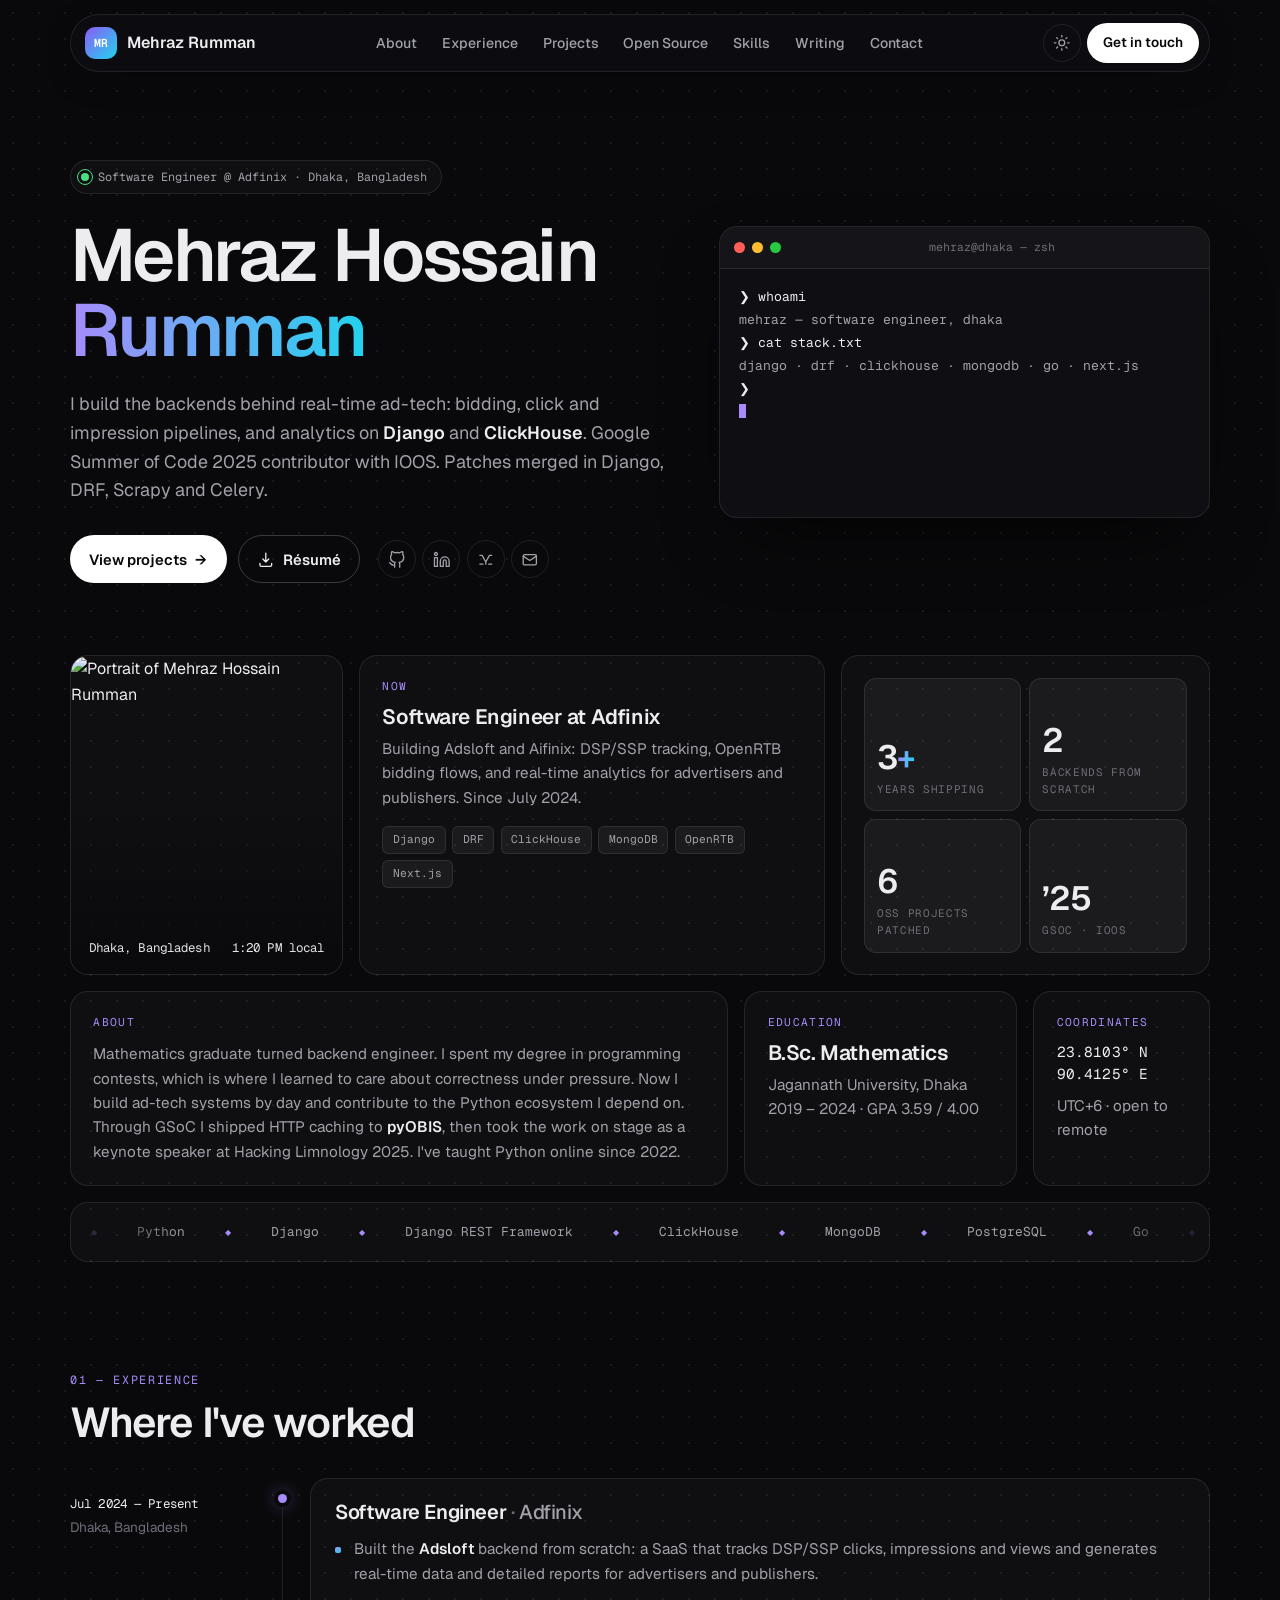
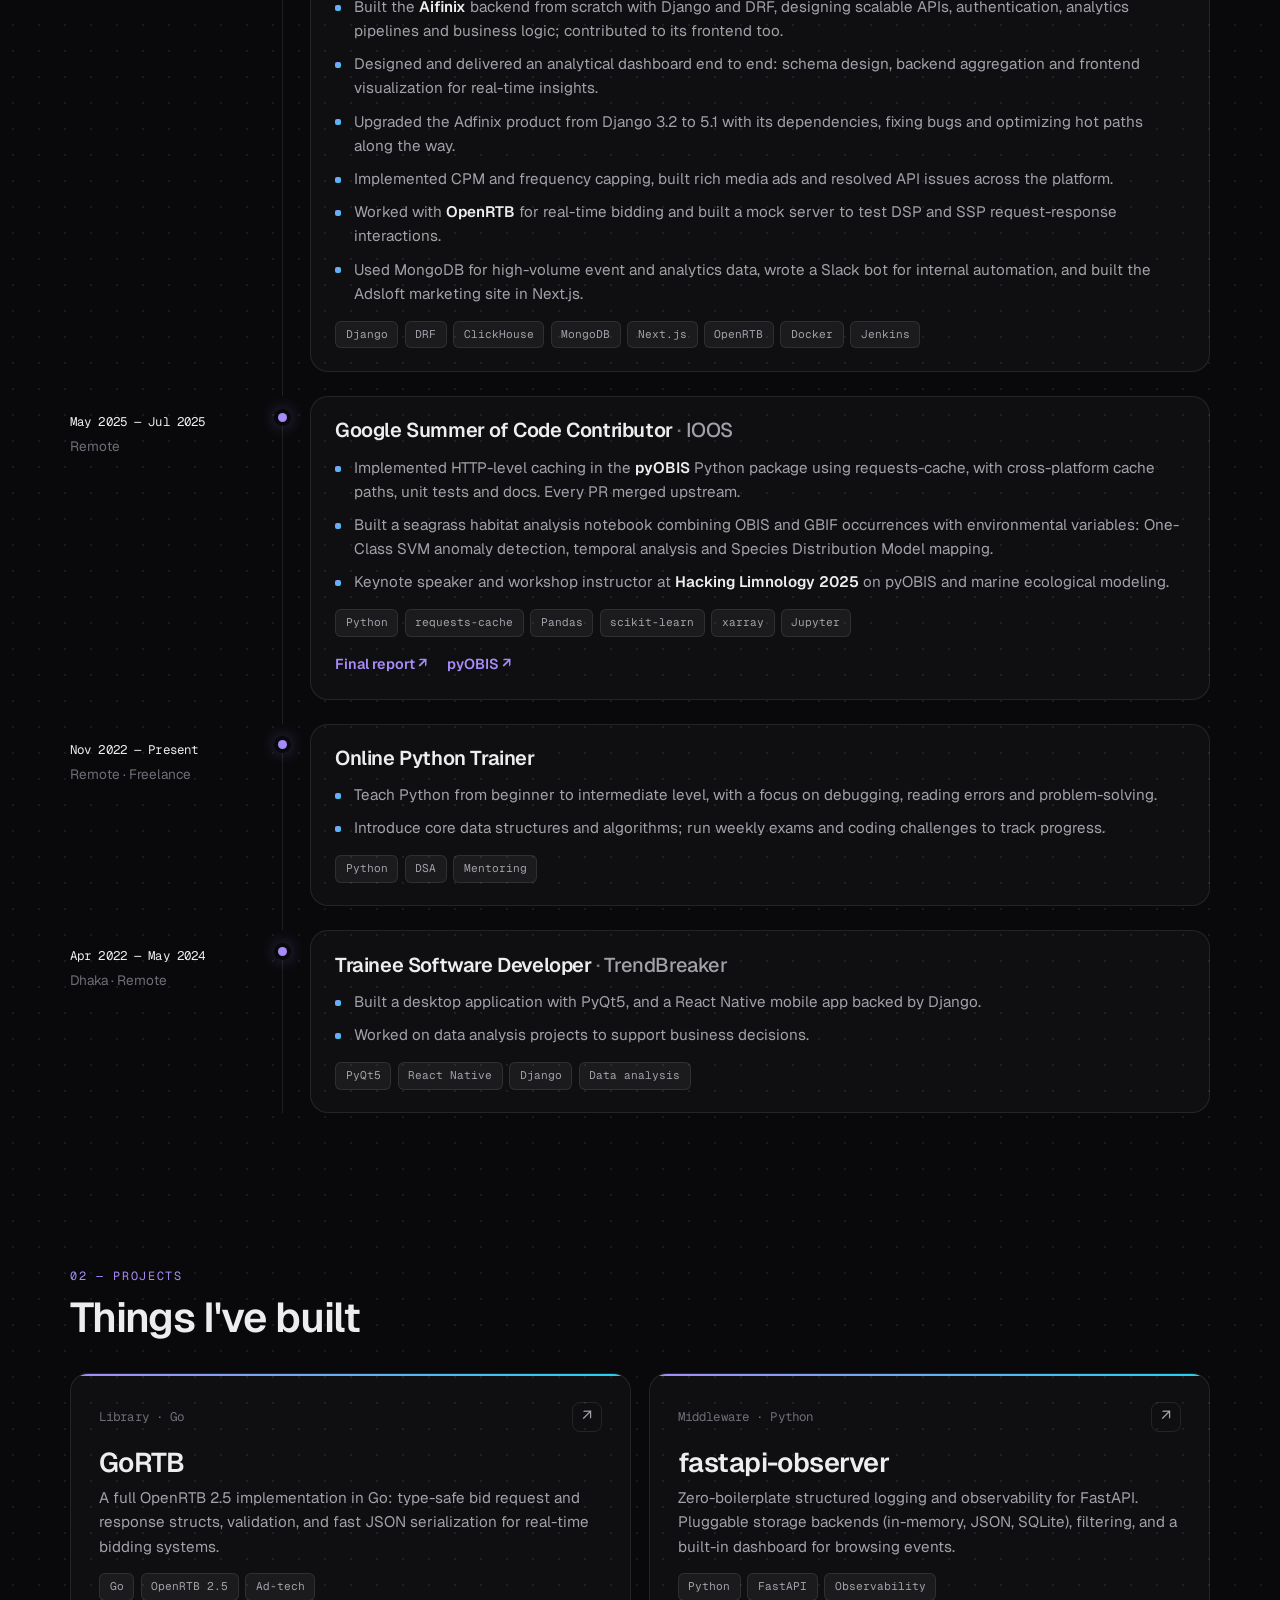
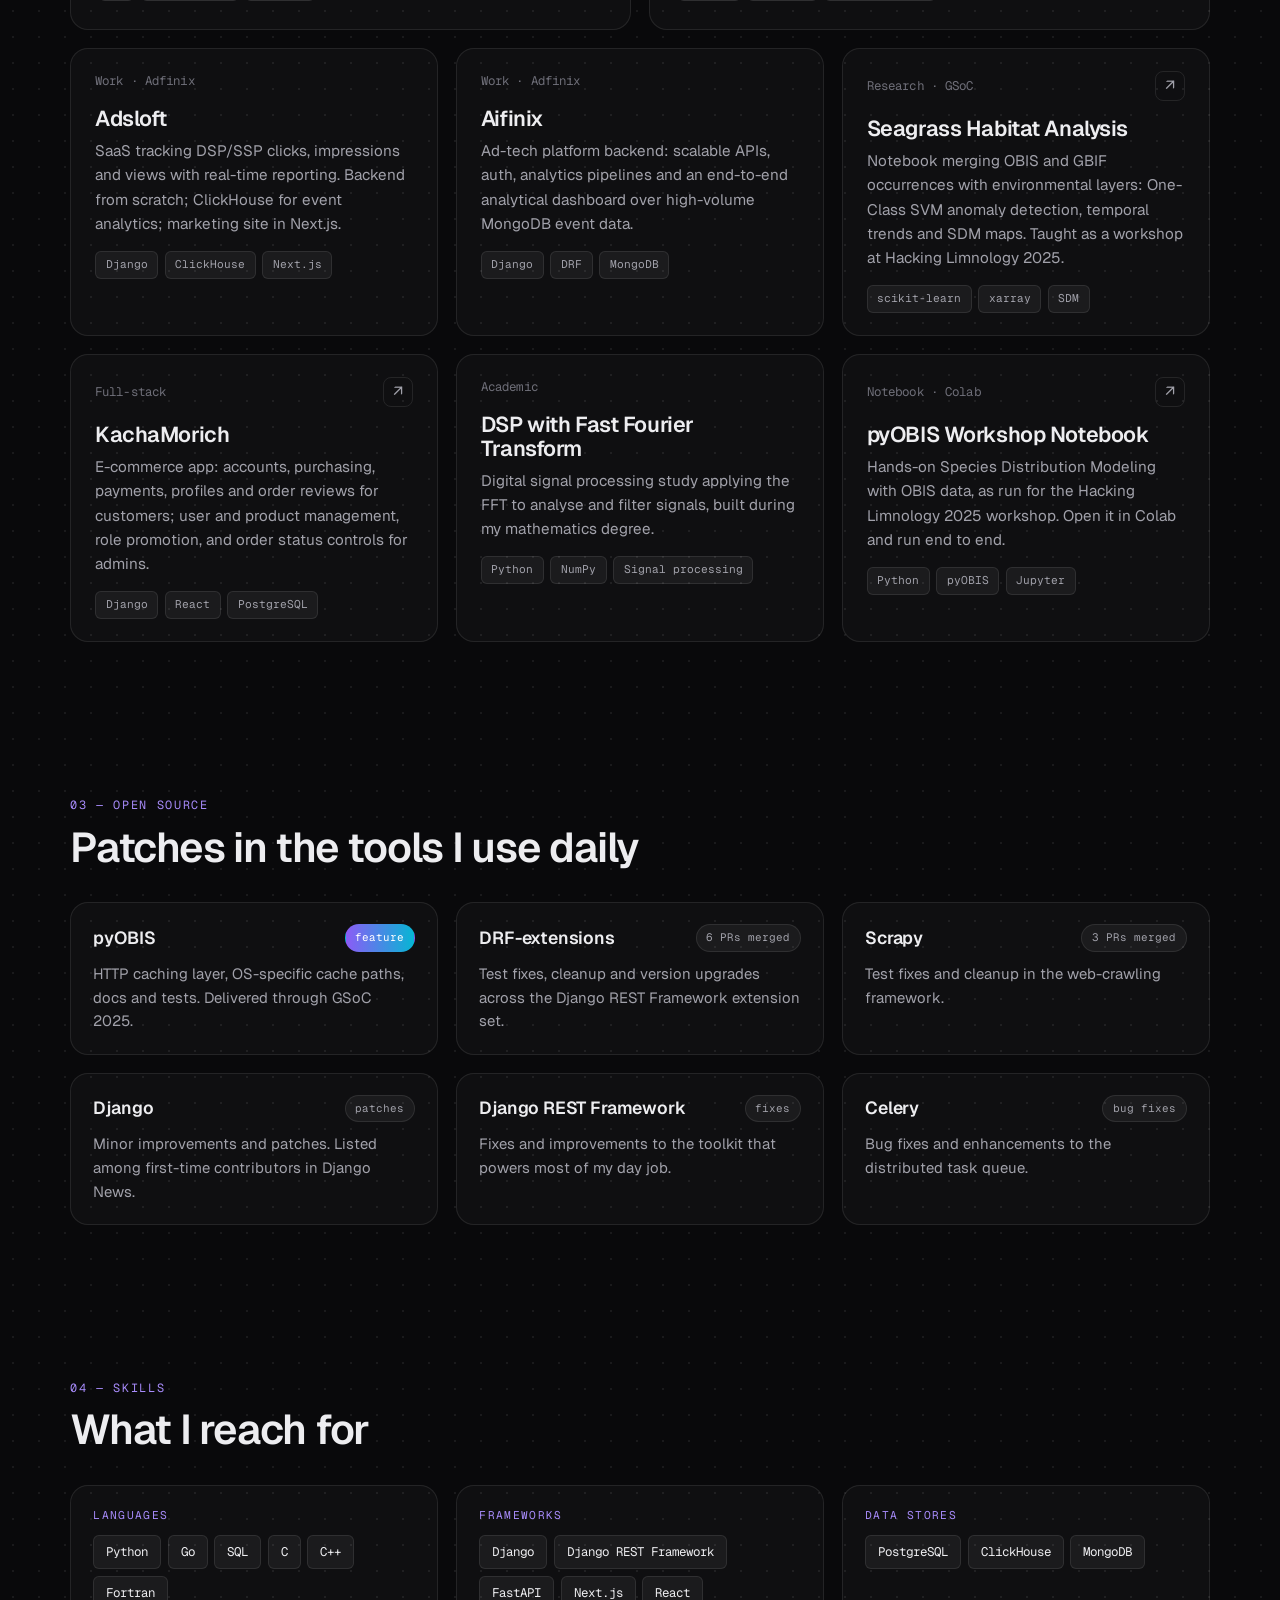
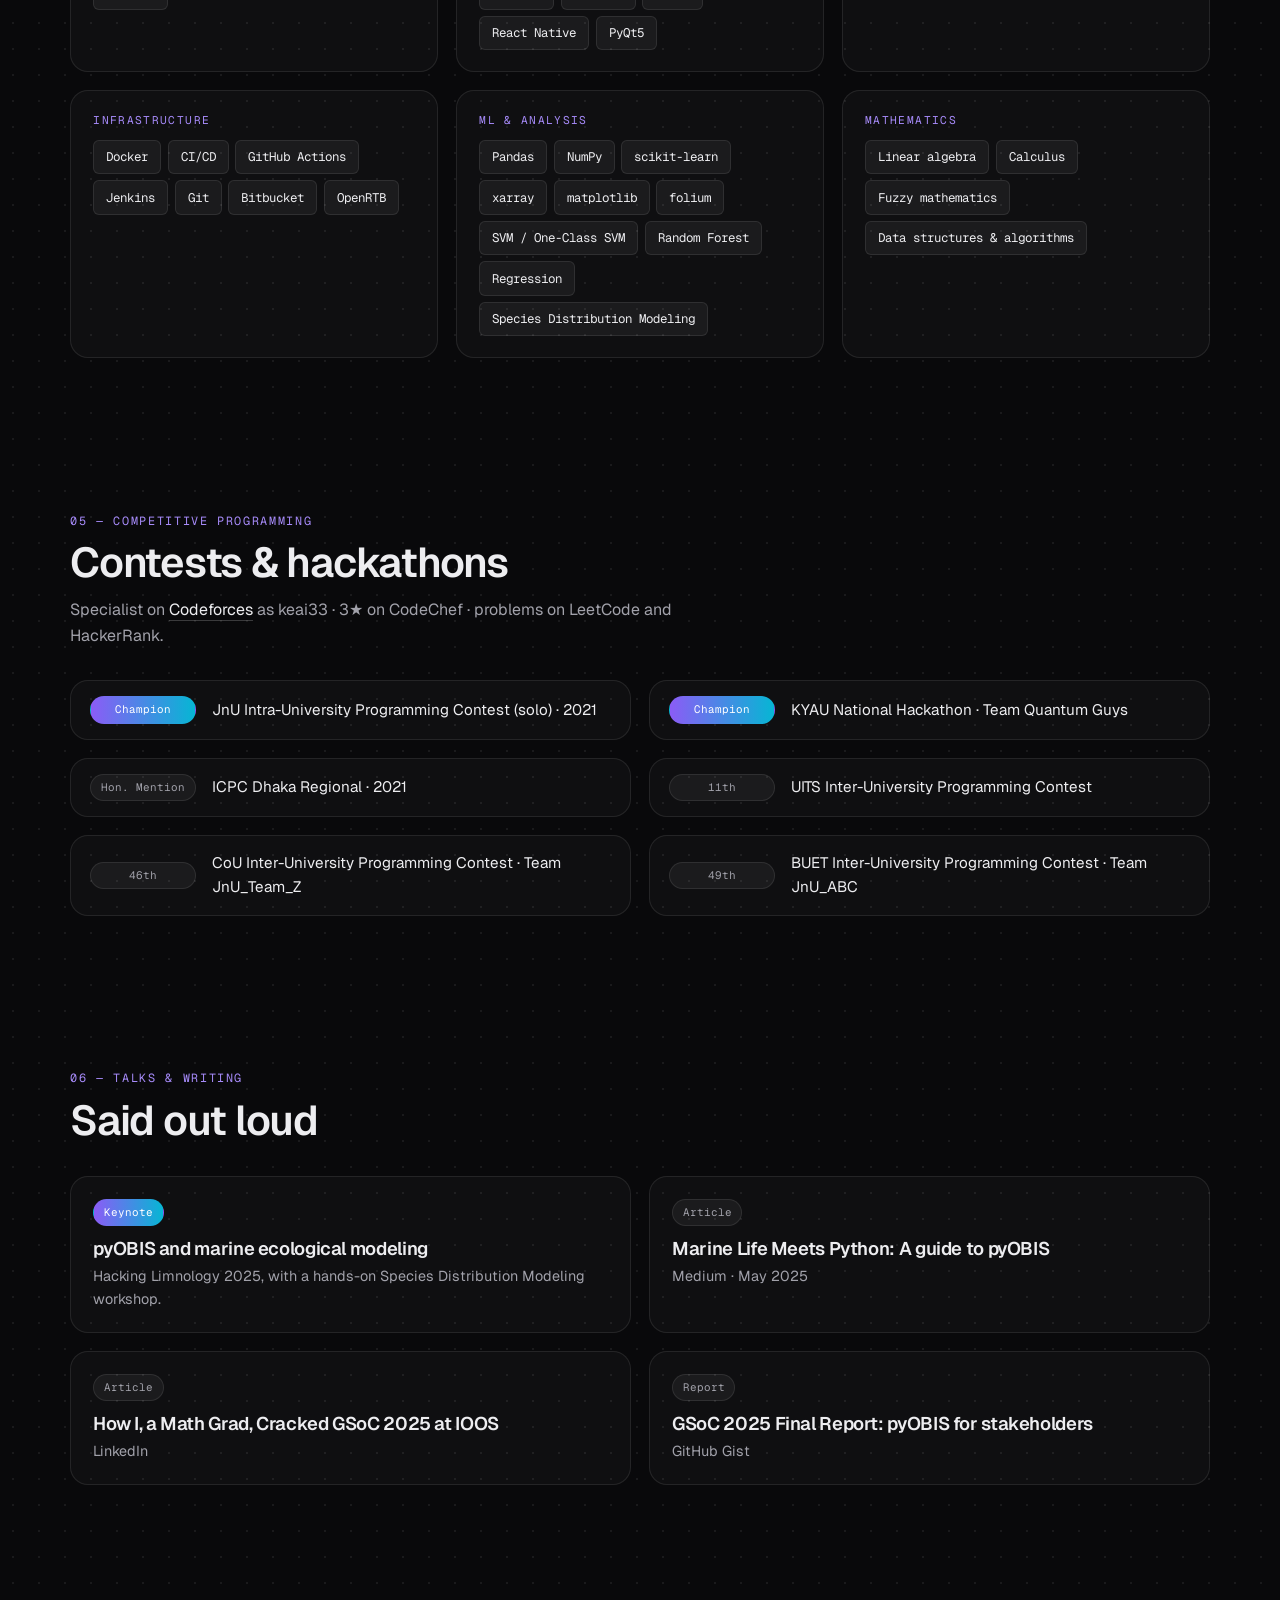
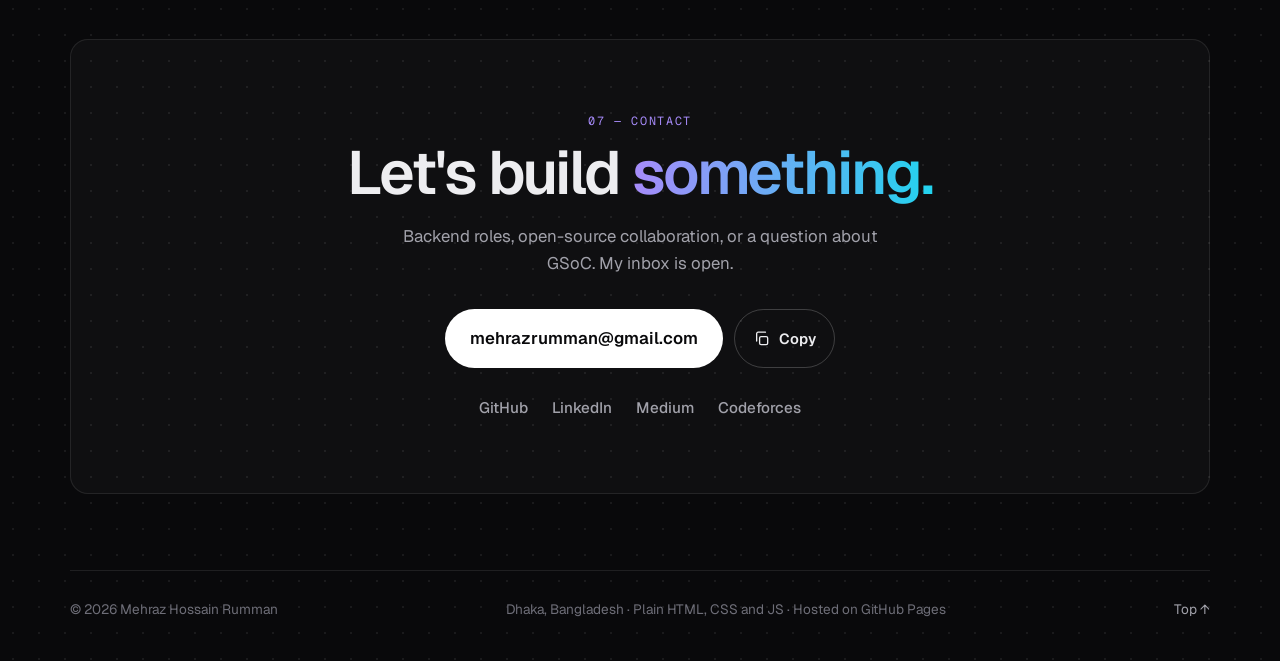
==== commit 764cfd94: "Redesign with a tech/modern look and add analytics config Dark-first layout with a floating glass na" ====
--- a/index.html
+++ b/index.html
@@ -4,468 +4,434 @@
   <meta charset="utf-8">
   <meta name="viewport" content="width=device-width, initial-scale=1">
   <title>Mehraz Hossain Rumman — Software Engineer</title>
-  <meta name="description" content="Mehraz Hossain Rumman is a software engineer in Dhaka, Bangladesh building ad-tech backends with Django and ClickHouse. Google Summer of Code 2025 contributor at IOOS and open-source contributor to Django, DRF, Scrapy and Celery.">
+  <meta name="description" content="Mehraz Hossain Rumman is a software engineer in Dhaka, Bangladesh building real-time ad-tech backends with Django and ClickHouse. Google Summer of Code 2025 contributor at IOOS and open-source contributor to Django, DRF, Scrapy and Celery.">
   <meta name="author" content="Mehraz Hossain Rumman">
-  <meta name="theme-color" content="#0a0d14" media="(prefers-color-scheme: dark)">
-  <meta name="theme-color" content="#f7f8fb" media="(prefers-color-scheme: light)">
+  <meta name="theme-color" content="#09090b">
   <link rel="canonical" href="https://mehrazrumman.github.io/rumman-portfolio/">
   <meta property="og:url" content="https://mehrazrumman.github.io/rumman-portfolio/">
   <meta property="og:type" content="website">
   <meta property="og:title" content="Mehraz Hossain Rumman — Software Engineer">
-  <meta property="og:description" content="Backend engineer building ad-tech systems with Django and ClickHouse. GSoC 2025 contributor at IOOS. Open-source contributor to Django, DRF, Scrapy and Celery.">
+  <meta property="og:description" content="Backend engineer building real-time ad-tech systems with Django and ClickHouse. GSoC 2025 contributor at IOOS. Open-source contributor to Django, DRF, Scrapy and Celery.">
   <meta property="og:image" content="https://avatars.githubusercontent.com/u/59512321?v=4">
   <meta name="twitter:card" content="summary">
   <link rel="icon" href="favicon.svg" type="image/svg+xml">
   <link rel="preconnect" href="https://fonts.googleapis.com">
   <link rel="preconnect" href="https://fonts.gstatic.com" crossorigin>
-  <link href="https://fonts.googleapis.com/css2?family=Inter:wght@400;500;600&family=Space+Grotesk:wght@500;700&family=JetBrains+Mono:wght@400;500&display=swap" rel="stylesheet">
+  <link href="https://fonts.googleapis.com/css2?family=Geist:wght@400..700&family=Geist+Mono:wght@400..600&display=swap" rel="stylesheet">
   <link rel="stylesheet" href="styles.css">
   <script>
-    // Apply a saved theme before first paint to avoid a flash.
+    // Apply a saved theme before first paint to avoid a flash. Dark is the default.
     (function () {
       try {
         var t = localStorage.getItem('theme');
-        if (t === 'light' || t === 'dark') document.documentElement.setAttribute('data-theme', t);
+        if (t === 'light') document.documentElement.setAttribute('data-theme', 'light');
       } catch (e) {}
     })();
   </script>
 </head>
 <body>
   <a class="skip-link" href="#main">Skip to content</a>
-  <div class="bg-glow" aria-hidden="true"></div>
-
-  <header class="site-header">
-    <nav class="nav container" aria-label="Primary">
+  <div class="backdrop" aria-hidden="true"><span class="orb orb-a"></span><span class="orb orb-b"></span></div>
+
+  <!-- ================= NAV ================= -->
+  <header class="nav-wrap">
+    <nav class="nav" aria-label="Primary">
       <a class="brand" href="#top" aria-label="Back to top">
-        <span class="brand-mark">MR</span>
-        <span class="brand-text">Mehraz Rumman</span>
+        <span class="brand-mark" aria-hidden="true">MR</span>
+        <span class="brand-name">Mehraz Rumman</span>
       </a>
-
-      <button class="nav-toggle" id="nav-toggle" aria-expanded="false" aria-controls="nav-menu" aria-label="Toggle menu">
-        <span></span><span></span><span></span>
-      </button>
-
-      <div class="nav-menu" id="nav-menu">
-        <ul class="nav-links">
-          <li><a href="#about">About</a></li>
-          <li><a href="#experience">Experience</a></li>
-          <li><a href="#open-source">Open Source</a></li>
-          <li><a href="#projects">Projects</a></li>
-          <li><a href="#skills">Skills</a></li>
-          <li><a href="#writing">Talks &amp; Writing</a></li>
-          <li><a href="#contact">Contact</a></li>
-        </ul>
-        <button class="theme-toggle" id="theme-toggle" aria-label="Toggle color theme" title="Toggle theme">
+      <ul class="nav-links" id="nav-menu">
+        <li><a href="#about">About</a></li>
+        <li><a href="#experience">Experience</a></li>
+        <li><a href="#projects">Projects</a></li>
+        <li><a href="#open-source">Open Source</a></li>
+        <li><a href="#skills">Skills</a></li>
+        <li><a href="#writing">Writing</a></li>
+        <li><a href="#contact">Contact</a></li>
+      </ul>
+      <div class="nav-actions">
+        <button class="icon-btn" id="theme-toggle" aria-label="Toggle color theme" title="Toggle theme">
           <svg class="icon icon-sun" viewBox="0 0 24 24" aria-hidden="true"><circle cx="12" cy="12" r="4"/><path d="M12 2v2M12 20v2M4.93 4.93l1.41 1.41M17.66 17.66l1.41 1.41M2 12h2M20 12h2M4.93 19.07l1.41-1.41M17.66 6.34l1.41-1.41"/></svg>
           <svg class="icon icon-moon" viewBox="0 0 24 24" aria-hidden="true"><path d="M21 12.79A9 9 0 1 1 11.21 3 7 7 0 0 0 21 12.79z"/></svg>
-          <span class="theme-label">Switch theme</span>
+        </button>
+        <a class="btn btn-solid btn-sm nav-cta" href="#contact">Get in touch</a>
+        <button class="icon-btn nav-toggle" id="nav-toggle" aria-expanded="false" aria-controls="nav-menu" aria-label="Toggle menu">
+          <svg class="icon icon-menu" viewBox="0 0 24 24" aria-hidden="true"><path d="M4 7h16M4 12h16M4 17h16"/></svg>
+          <svg class="icon icon-close" viewBox="0 0 24 24" aria-hidden="true"><path d="M6 6l12 12M18 6L6 18"/></svg>
         </button>
       </div>
     </nav>
   </header>
 
   <main id="main">
-    <!-- ============ HERO ============ -->
+    <!-- ================= HERO ================= -->
     <section class="hero container" id="top">
       <div class="hero-copy">
-        <p class="eyebrow"><span class="pulse-dot" aria-hidden="true"></span>Software Engineer · Dhaka, Bangladesh</p>
-        <h1>Mehraz Hossain <span class="grad">Rumman</span></h1>
-        <p class="lead">
-          I build backends for ad-tech at scale: real-time bidding, click and impression pipelines,
+        <p class="status"><span class="status-dot" aria-hidden="true"></span>Software Engineer @ Adfinix · Dhaka, Bangladesh</p>
+        <h1 class="hero-title">Mehraz Hossain<br><span class="grad">Rumman</span></h1>
+        <p class="hero-lead">
+          I build the backends behind real-time ad-tech: bidding, click and impression pipelines,
           and analytics on <strong>Django</strong> and <strong>ClickHouse</strong>. Google Summer of Code 2025
-          contributor with IOOS, and an open-source contributor to Django, Django REST Framework, Scrapy and Celery.
+          contributor with IOOS. Patches merged in Django, DRF, Scrapy and Celery.
         </p>
         <div class="hero-actions">
-          <a class="btn btn-primary" href="#experience">See my work</a>
+          <a class="btn btn-solid" href="#projects">View projects <span class="arr" aria-hidden="true">→</span></a>
           <a class="btn btn-ghost" href="assets/Mehraz_Hossain_Rumman_Resume.pdf" download>
             <svg class="icon" viewBox="0 0 24 24" aria-hidden="true"><path d="M12 3v12m0 0 4-4m-4 4-4-4M4 17v2a2 2 0 0 0 2 2h12a2 2 0 0 0 2-2v-2"/></svg>
             Résumé
           </a>
-        </div>
-        <ul class="social-row" aria-label="Profiles">
-          <li><a href="https://github.com/MehrazRumman" target="_blank" rel="noopener" aria-label="GitHub"><svg class="icon" viewBox="0 0 24 24" aria-hidden="true"><path d="M9 19c-5 1.5-5-2.5-7-3m14 6v-3.87a3.37 3.37 0 0 0-.94-2.61c3.14-.35 6.44-1.54 6.44-7A5.44 5.44 0 0 0 20 4.77 5.07 5.07 0 0 0 19.91 1S18.73.65 16 2.48a13.38 13.38 0 0 0-7 0C6.27.65 5.09 1 5.09 1A5.07 5.07 0 0 0 5 4.77a5.44 5.44 0 0 0-1.5 3.78c0 5.42 3.3 6.61 6.44 7A3.37 3.37 0 0 0 9 18.13V22"/></svg></a></li>
-          <li><a href="https://www.linkedin.com/in/mehraz-rumman/" target="_blank" rel="noopener" aria-label="LinkedIn"><svg class="icon" viewBox="0 0 24 24" aria-hidden="true"><path d="M16 8a6 6 0 0 1 6 6v7h-4v-7a2 2 0 0 0-2-2 2 2 0 0 0-2 2v7h-4v-7a6 6 0 0 1 6-6z"/><rect x="2" y="9" width="4" height="12"/><circle cx="4" cy="4" r="2"/></svg></a></li>
-          <li><a href="https://medium.com/@MehrazHossainRumman" target="_blank" rel="noopener" aria-label="Medium"><svg class="icon" viewBox="0 0 24 24" aria-hidden="true"><path d="M4 6h3l5 9 5-9h3M4 18h4M16 18h4M12 15v3"/></svg></a></li>
-          <li><a href="https://codeforces.com/profile/keai33" target="_blank" rel="noopener" aria-label="Codeforces"><svg class="icon" viewBox="0 0 24 24" aria-hidden="true"><rect x="3" y="11" width="4" height="9" rx="1"/><rect x="10" y="4" width="4" height="16" rx="1"/><rect x="17" y="8" width="4" height="12" rx="1"/></svg></a></li>
-          <li><a href="mailto:mehrazrumman@gmail.com" aria-label="Email"><svg class="icon" viewBox="0 0 24 24" aria-hidden="true"><rect x="3" y="5" width="18" height="14" rx="2"/><path d="m3 7 9 6 9-6"/></svg></a></li>
+          <ul class="socials" aria-label="Profiles">
+            <li><a class="icon-btn" href="https://github.com/MehrazRumman" target="_blank" rel="noopener" aria-label="GitHub"><svg class="icon" viewBox="0 0 24 24" aria-hidden="true"><path d="M9 19c-5 1.5-5-2.5-7-3m14 6v-3.87a3.37 3.37 0 0 0-.94-2.61c3.14-.35 6.44-1.54 6.44-7A5.44 5.44 0 0 0 20 4.77 5.07 5.07 0 0 0 19.91 1S18.73.65 16 2.48a13.38 13.38 0 0 0-7 0C6.27.65 5.09 1 5.09 1A5.07 5.07 0 0 0 5 4.77a5.44 5.44 0 0 0-1.5 3.78c0 5.42 3.3 6.61 6.44 7A3.37 3.37 0 0 0 9 18.13V22"/></svg></a></li>
+            <li><a class="icon-btn" href="https://www.linkedin.com/in/mehraz-rumman/" target="_blank" rel="noopener" aria-label="LinkedIn"><svg class="icon" viewBox="0 0 24 24" aria-hidden="true"><path d="M16 8a6 6 0 0 1 6 6v7h-4v-7a2 2 0 0 0-2-2 2 2 0 0 0-2 2v7h-4v-7a6 6 0 0 1 6-6z"/><rect x="2" y="9" width="4" height="12"/><circle cx="4" cy="4" r="2"/></svg></a></li>
+            <li><a class="icon-btn" href="https://medium.com/@MehrazHossainRumman" target="_blank" rel="noopener" aria-label="Medium"><svg class="icon" viewBox="0 0 24 24" aria-hidden="true"><path d="M4 6h3l5 9 5-9h3M4 18h4M16 18h4M12 15v3"/></svg></a></li>
+            <li><a class="icon-btn" href="mailto:mehrazrumman@gmail.com" aria-label="Email"><svg class="icon" viewBox="0 0 24 24" aria-hidden="true"><rect x="3" y="5" width="18" height="14" rx="2"/><path d="m3 7 9 6 9-6"/></svg></a></li>
+          </ul>
+        </div>
+      </div>
+
+      <div class="terminal reveal" aria-label="Terminal introduction">
+        <div class="terminal-bar">
+          <span class="tdot" style="--c:#ff5f57"></span><span class="tdot" style="--c:#febc2e"></span><span class="tdot" style="--c:#28c840"></span>
+          <span class="terminal-title">mehraz@dhaka — zsh</span>
+        </div>
+        <pre class="terminal-body" id="terminal"><code><span class="tline" data-cmd="whoami">mehraz — software engineer, dhaka</span><span class="tline" data-cmd="cat stack.txt">django · drf · clickhouse · mongodb · go · next.js</span><span class="tline" data-cmd="gh pr list --author MehrazRumman --state merged">django  drf  drf-extensions  scrapy  celery  pyobis</span><span class="tline" data-cmd="echo $GSOC_2025">IOOS · pyOBIS HTTP caching → merged upstream</span><span class="tline" data-cmd="uptime">3+ years shipping · 2 backends built from scratch</span></code></pre>
+      </div>
+    </section>
+
+    <!-- ================= BENTO ================= -->
+    <section class="bento container" id="about" aria-label="At a glance">
+      <article class="card tile tile-photo reveal">
+        <img src="https://avatars.githubusercontent.com/u/59512321?v=4" alt="Portrait of Mehraz Hossain Rumman" width="400" height="400">
+        <div class="tile-photo-cap">
+          <span class="mono">Dhaka, Bangladesh</span>
+          <span class="mono clock"><span id="local-time">--:--</span> local</span>
+        </div>
+      </article>
+
+      <article class="card tile tile-now reveal">
+        <p class="tile-label">Now</p>
+        <h2 class="tile-title">Software Engineer at Adfinix</h2>
+        <p class="tile-text">Building Adsloft and Aifinix: DSP/SSP tracking, OpenRTB bidding flows, and real-time analytics for advertisers and publishers. Since July 2024.</p>
+        <ul class="chips">
+          <li>Django</li><li>DRF</li><li>ClickHouse</li><li>MongoDB</li><li>OpenRTB</li><li>Next.js</li>
         </ul>
-      </div>
-
-      <div class="hero-card reveal">
-        <div class="avatar-wrap">
-          <img src="https://avatars.githubusercontent.com/u/59512321?v=4" alt="Portrait of Mehraz Hossain Rumman" width="200" height="200">
-        </div>
-        <dl class="hero-stats">
-          <div><dt>Experience</dt><dd>3+ yrs</dd></div>
-          <div><dt>GSoC</dt><dd>2025 · IOOS</dd></div>
-          <div><dt>OSS projects</dt><dd>6</dd></div>
-          <div><dt>ICPC 2021</dt><dd>Hon. Mention</dd></div>
-        </dl>
-      </div>
-    </section>
-
-    <!-- ============ ABOUT ============ -->
-    <section class="section container" id="about">
-      <header class="section-head reveal">
-        <p class="section-num">01</p>
-        <h2>About</h2>
-      </header>
-      <div class="about-grid">
-        <div class="about-copy reveal">
-          <p>
-            I'm a mathematics graduate turned backend engineer. At <strong>Adfinix</strong> I've built two ad-tech
-            products from the ground up, <strong>Adsloft</strong> and <strong>Aifinix</strong>, covering everything from
-            OpenRTB bidding flows and event ingestion to the analytics dashboards that advertisers and publishers
-            actually read.
-          </p>
-          <p>
-            Outside of work I contribute to the Python ecosystem I depend on. Through Google Summer of Code I shipped
-            HTTP caching to <strong>pyOBIS</strong> for the Integrated Ocean Observing System, then took the work on stage
-            as a keynote speaker at Hacking Limnology 2025. I've also landed patches in Django, Django REST Framework,
-            DRF-extensions, Scrapy and Celery.
-          </p>
-          <p>
-            I like problems where performance, correctness and data meet, and I've been teaching Python to students
-            since 2022 because explaining something is the best way to understand it.
-          </p>
-        </div>
-        <aside class="about-side reveal">
-          <div class="card now-card">
-            <p class="card-label">Currently</p>
-            <ul class="plain-list">
-              <li><span class="pulse-dot" aria-hidden="true"></span>Software Engineer at Adfinix, building Adsloft &amp; Aifinix</li>
-              <li><span class="pulse-dot" aria-hidden="true"></span>Teaching Python online, beginner to intermediate</li>
-              <li><span class="pulse-dot" aria-hidden="true"></span>Contributing to Django &amp; the DRF ecosystem</li>
-            </ul>
-          </div>
-          <div class="card">
-            <p class="card-label">Education</p>
-            <p class="edu-title">B.Sc. in Mathematics</p>
-            <p class="muted">Jagannath University, Dhaka · 2019 – 2024</p>
-            <p class="muted">GPA 3.59 / 4.00</p>
-          </div>
-        </aside>
-      </div>
-    </section>
-
-    <!-- ============ EXPERIENCE ============ -->
+      </article>
+
+      <article class="card tile tile-stats reveal">
+        <div class="stat"><span class="stat-num">3<span class="grad">+</span></span><span class="stat-cap">years shipping</span></div>
+        <div class="stat"><span class="stat-num">2</span><span class="stat-cap">backends from scratch</span></div>
+        <div class="stat"><span class="stat-num">6</span><span class="stat-cap">OSS projects patched</span></div>
+        <div class="stat"><span class="stat-num">’25</span><span class="stat-cap">GSoC · IOOS</span></div>
+      </article>
+
+      <article class="card tile tile-about reveal">
+        <p class="tile-label">About</p>
+        <p class="tile-text">
+          Mathematics graduate turned backend engineer. I spent my degree in programming contests, which is where I
+          learned to care about correctness under pressure. Now I build ad-tech systems by day and contribute to the
+          Python ecosystem I depend on. Through GSoC I shipped HTTP caching to <strong>pyOBIS</strong>, then took the
+          work on stage as a keynote speaker at Hacking Limnology 2025. I've taught Python online since 2022.
+        </p>
+      </article>
+
+      <article class="card tile tile-edu reveal">
+        <p class="tile-label">Education</p>
+        <h2 class="tile-title">B.Sc. Mathematics</h2>
+        <p class="tile-text">Jagannath University, Dhaka<br>2019 – 2024 · GPA 3.59 / 4.00</p>
+      </article>
+
+      <article class="card tile tile-geo reveal">
+        <p class="tile-label">Coordinates</p>
+        <p class="geo mono">23.8103° N<br>90.4125° E</p>
+        <p class="tile-text">UTC+6 · open to remote</p>
+      </article>
+
+      <div class="card tile tile-marquee reveal" aria-label="Technologies">
+        <div class="marquee">
+          <ul class="marquee-track">
+            <li>Python</li><li>Django</li><li>Django REST Framework</li><li>ClickHouse</li><li>MongoDB</li><li>PostgreSQL</li><li>Go</li><li>Next.js</li><li>React</li><li>FastAPI</li><li>Docker</li><li>Jenkins</li><li>GitHub Actions</li><li>OpenRTB</li><li>scikit-learn</li><li>Pandas</li><li>xarray</li>
+            <li aria-hidden="true">Python</li><li aria-hidden="true">Django</li><li aria-hidden="true">Django REST Framework</li><li aria-hidden="true">ClickHouse</li><li aria-hidden="true">MongoDB</li><li aria-hidden="true">PostgreSQL</li><li aria-hidden="true">Go</li><li aria-hidden="true">Next.js</li><li aria-hidden="true">React</li><li aria-hidden="true">FastAPI</li><li aria-hidden="true">Docker</li><li aria-hidden="true">Jenkins</li><li aria-hidden="true">GitHub Actions</li><li aria-hidden="true">OpenRTB</li><li aria-hidden="true">scikit-learn</li><li aria-hidden="true">Pandas</li><li aria-hidden="true">xarray</li>
+          </ul>
+        </div>
+      </div>
+    </section>
+
+    <!-- ================= EXPERIENCE ================= -->
     <section class="section container" id="experience">
       <header class="section-head reveal">
-        <p class="section-num">02</p>
-        <h2>Experience</h2>
+        <p class="eyebrow">01 — Experience</p>
+        <h2 class="section-title">Where I've worked</h2>
       </header>
 
       <ol class="timeline">
-        <li class="timeline-item reveal">
-          <div class="timeline-meta">
-            <span class="mono">Jul 2024 — Present</span>
-            <span class="muted">Dhaka, Bangladesh</span>
-          </div>
-          <div class="timeline-body">
-            <h3>Software Engineer <span class="at">@ Adfinix</span></h3>
+        <li class="tl-item reveal">
+          <div class="tl-meta"><span class="mono">Jul 2024 — Present</span><span class="tl-loc">Dhaka, Bangladesh</span></div>
+          <div class="card tl-card">
+            <h3 class="tl-title">Software Engineer <span class="tl-at">Adfinix</span></h3>
             <ul class="bullets">
               <li>Built the <strong>Adsloft</strong> backend from scratch: a SaaS that tracks DSP/SSP clicks, impressions and views and generates real-time data and detailed reports for advertisers and publishers.</li>
-              <li>Built the <strong>Aifinix</strong> backend from scratch with Django and DRF, designing scalable APIs, authentication, analytics pipelines and business logic; contributed to its frontend as well.</li>
-              <li>Designed and delivered an analytical dashboard end to end: schema design, backend aggregation logic and frontend visualization for real-time insights.</li>
-              <li>Upgraded the Adfinix product from Django 3.2 to 5.1 along with its dependencies, fixing bugs and optimizing hot paths along the way.</li>
-              <li>Implemented CPM and frequency capping, built rich media ads, and resolved API issues across the platform.</li>
+              <li>Built the <strong>Aifinix</strong> backend from scratch with Django and DRF, designing scalable APIs, authentication, analytics pipelines and business logic; contributed to its frontend too.</li>
+              <li>Designed and delivered an analytical dashboard end to end: schema design, backend aggregation and frontend visualization for real-time insights.</li>
+              <li>Upgraded the Adfinix product from Django 3.2 to 5.1 with its dependencies, fixing bugs and optimizing hot paths along the way.</li>
+              <li>Implemented CPM and frequency capping, built rich media ads and resolved API issues across the platform.</li>
               <li>Worked with <strong>OpenRTB</strong> for real-time bidding and built a mock server to test DSP and SSP request-response interactions.</li>
-              <li>Used MongoDB for high-volume event and analytics data, and wrote a Slack bot to automate internal workflows and notifications.</li>
-              <li>Built the Adsloft marketing site in Next.js with a focus on performance and responsive design.</li>
+              <li>Used MongoDB for high-volume event and analytics data, wrote a Slack bot for internal automation, and built the Adsloft marketing site in Next.js.</li>
             </ul>
-            <ul class="tags">
-              <li>Django</li><li>DRF</li><li>ClickHouse</li><li>MongoDB</li><li>Next.js</li><li>OpenRTB</li><li>Docker</li><li>Jenkins</li>
-            </ul>
+            <ul class="chips"><li>Django</li><li>DRF</li><li>ClickHouse</li><li>MongoDB</li><li>Next.js</li><li>OpenRTB</li><li>Docker</li><li>Jenkins</li></ul>
           </div>
         </li>
 
-        <li class="timeline-item reveal">
-          <div class="timeline-meta">
-            <span class="mono">May 2025 — Jul 2025</span>
-            <span class="muted">Remote</span>
-          </div>
-          <div class="timeline-body">
-            <h3>Google Summer of Code Contributor <span class="at">@ IOOS</span></h3>
+        <li class="tl-item reveal">
+          <div class="tl-meta"><span class="mono">May 2025 — Jul 2025</span><span class="tl-loc">Remote</span></div>
+          <div class="card tl-card">
+            <h3 class="tl-title">Google Summer of Code Contributor <span class="tl-at">IOOS</span></h3>
             <ul class="bullets">
-              <li>Implemented HTTP-level caching in the <strong>pyOBIS</strong> Python package using requests-cache, with cross-platform cache paths, unit tests and docs. All PRs merged upstream.</li>
-              <li>Built a seagrass habitat analysis notebook combining OBIS and GBIF occurrence data with environmental variables: One-Class SVM anomaly detection, temporal analysis and Species Distribution Model mapping.</li>
-              <li>Developed and tested machine learning models for ecological data and published reproducible Jupyter workflows.</li>
+              <li>Implemented HTTP-level caching in the <strong>pyOBIS</strong> Python package using requests-cache, with cross-platform cache paths, unit tests and docs. Every PR merged upstream.</li>
+              <li>Built a seagrass habitat analysis notebook combining OBIS and GBIF occurrences with environmental variables: One-Class SVM anomaly detection, temporal analysis and Species Distribution Model mapping.</li>
               <li>Keynote speaker and workshop instructor at <strong>Hacking Limnology 2025</strong> on pyOBIS and marine ecological modeling.</li>
             </ul>
-            <ul class="tags">
-              <li>Python</li><li>requests-cache</li><li>Pandas</li><li>scikit-learn</li><li>xarray</li><li>Jupyter</li>
-            </ul>
+            <ul class="chips"><li>Python</li><li>requests-cache</li><li>Pandas</li><li>scikit-learn</li><li>xarray</li><li>Jupyter</li></ul>
             <p class="links-row">
-              <a href="https://gist.github.com/MehrazRumman/bc59c0b9672e1f976a7bd790e4f662b0" target="_blank" rel="noopener">Final report <span aria-hidden="true">↗</span></a>
-              <a href="https://github.com/iobis/pyobis" target="_blank" rel="noopener">pyOBIS <span aria-hidden="true">↗</span></a>
+              <a href="https://gist.github.com/MehrazRumman/bc59c0b9672e1f976a7bd790e4f662b0" target="_blank" rel="noopener">Final report <span class="arr" aria-hidden="true">↗</span></a>
+              <a href="https://github.com/iobis/pyobis" target="_blank" rel="noopener">pyOBIS <span class="arr" aria-hidden="true">↗</span></a>
             </p>
           </div>
         </li>
 
-        <li class="timeline-item reveal">
-          <div class="timeline-meta">
-            <span class="mono">Nov 2022 — Present</span>
-            <span class="muted">Remote · Freelance</span>
-          </div>
-          <div class="timeline-body">
-            <h3>Online Python Trainer</h3>
+        <li class="tl-item reveal">
+          <div class="tl-meta"><span class="mono">Nov 2022 — Present</span><span class="tl-loc">Remote · Freelance</span></div>
+          <div class="card tl-card">
+            <h3 class="tl-title">Online Python Trainer</h3>
             <ul class="bullets">
               <li>Teach Python from beginner to intermediate level, with a focus on debugging, reading errors and problem-solving.</li>
-              <li>Introduce core data structures and algorithms, and run weekly exams and coding challenges to track progress.</li>
+              <li>Introduce core data structures and algorithms; run weekly exams and coding challenges to track progress.</li>
             </ul>
-            <ul class="tags"><li>Python</li><li>DSA</li><li>Mentoring</li></ul>
+            <ul class="chips"><li>Python</li><li>DSA</li><li>Mentoring</li></ul>
           </div>
         </li>
 
-        <li class="timeline-item reveal">
-          <div class="timeline-meta">
-            <span class="mono">Apr 2022 — May 2024</span>
-            <span class="muted">Dhaka · Remote</span>
-          </div>
-          <div class="timeline-body">
-            <h3>Trainee Software Developer <span class="at">@ TrendBreaker</span></h3>
+        <li class="tl-item reveal">
+          <div class="tl-meta"><span class="mono">Apr 2022 — May 2024</span><span class="tl-loc">Dhaka · Remote</span></div>
+          <div class="card tl-card">
+            <h3 class="tl-title">Trainee Software Developer <span class="tl-at">TrendBreaker</span></h3>
             <ul class="bullets">
-              <li>Built a desktop application with PyQt5 for improved user interaction and productivity.</li>
-              <li>Developed a React Native mobile app with a Django backend, delivering a cross-platform experience.</li>
+              <li>Built a desktop application with PyQt5, and a React Native mobile app backed by Django.</li>
               <li>Worked on data analysis projects to support business decisions.</li>
             </ul>
-            <ul class="tags"><li>PyQt5</li><li>React Native</li><li>Django</li><li>Data Analysis</li></ul>
+            <ul class="chips"><li>PyQt5</li><li>React Native</li><li>Django</li><li>Data analysis</li></ul>
           </div>
         </li>
       </ol>
     </section>
 
-    <!-- ============ OPEN SOURCE ============ -->
+    <!-- ================= PROJECTS ================= -->
+    <section class="section container" id="projects">
+      <header class="section-head reveal">
+        <p class="eyebrow">02 — Projects</p>
+        <h2 class="section-title">Things I've built</h2>
+      </header>
+
+      <div class="grid grid-2">
+        <a class="card project project-featured reveal" href="https://github.com/MehrazRumman/gortb" target="_blank" rel="noopener">
+          <div class="project-top"><span class="mono">Library · Go</span><span class="arr-box" aria-hidden="true">↗</span></div>
+          <h3 class="project-title">GoRTB</h3>
+          <p>A full OpenRTB 2.5 implementation in Go: type-safe bid request and response structs, validation, and fast JSON serialization for real-time bidding systems.</p>
+          <ul class="chips"><li>Go</li><li>OpenRTB 2.5</li><li>Ad-tech</li></ul>
+        </a>
+        <a class="card project project-featured reveal" href="https://github.com/MehrazRumman/fastapi-observer" target="_blank" rel="noopener">
+          <div class="project-top"><span class="mono">Middleware · Python</span><span class="arr-box" aria-hidden="true">↗</span></div>
+          <h3 class="project-title">fastapi-observer</h3>
+          <p>Zero-boilerplate structured logging and observability for FastAPI. Pluggable storage backends (in-memory, JSON, SQLite), filtering, and a built-in dashboard for browsing events.</p>
+          <ul class="chips"><li>Python</li><li>FastAPI</li><li>Observability</li></ul>
+        </a>
+      </div>
+
+      <div class="grid grid-3 mt">
+        <article class="card project reveal">
+          <div class="project-top"><span class="mono">Work · Adfinix</span></div>
+          <h3 class="project-title">Adsloft</h3>
+          <p>SaaS tracking DSP/SSP clicks, impressions and views with real-time reporting. Backend from scratch; ClickHouse for event analytics; marketing site in Next.js.</p>
+          <ul class="chips"><li>Django</li><li>ClickHouse</li><li>Next.js</li></ul>
+        </article>
+        <article class="card project reveal">
+          <div class="project-top"><span class="mono">Work · Adfinix</span></div>
+          <h3 class="project-title">Aifinix</h3>
+          <p>Ad-tech platform backend: scalable APIs, auth, analytics pipelines and an end-to-end analytical dashboard over high-volume MongoDB event data.</p>
+          <ul class="chips"><li>Django</li><li>DRF</li><li>MongoDB</li></ul>
+        </article>
+        <a class="card project reveal" href="https://github.com/marinebon/HackingLimno2025" target="_blank" rel="noopener">
+          <div class="project-top"><span class="mono">Research · GSoC</span><span class="arr-box" aria-hidden="true">↗</span></div>
+          <h3 class="project-title">Seagrass Habitat Analysis</h3>
+          <p>Notebook merging OBIS and GBIF occurrences with environmental layers: One-Class SVM anomaly detection, temporal trends and SDM maps. Taught as a workshop at Hacking Limnology 2025.</p>
+          <ul class="chips"><li>scikit-learn</li><li>xarray</li><li>SDM</li></ul>
+        </a>
+        <a class="card project reveal" href="https://github.com/MehrazRumman" target="_blank" rel="noopener">
+          <div class="project-top"><span class="mono">Full-stack</span><span class="arr-box" aria-hidden="true">↗</span></div>
+          <h3 class="project-title">KachaMorich</h3>
+          <p>E-commerce app: accounts, purchasing, payments, profiles and order reviews for customers; user and product management, role promotion, and order status controls for admins.</p>
+          <ul class="chips"><li>Django</li><li>React</li><li>PostgreSQL</li></ul>
+        </a>
+        <article class="card project reveal">
+          <div class="project-top"><span class="mono">Academic</span></div>
+          <h3 class="project-title">DSP with Fast Fourier Transform</h3>
+          <p>Digital signal processing study applying the FFT to analyse and filter signals, built during my mathematics degree.</p>
+          <ul class="chips"><li>Python</li><li>NumPy</li><li>Signal processing</li></ul>
+        </article>
+        <a class="card project reveal" href="https://colab.research.google.com/drive/1YKo4psy338h76tzHpnFgJ_O8oozaM7hc" target="_blank" rel="noopener">
+          <div class="project-top"><span class="mono">Notebook · Colab</span><span class="arr-box" aria-hidden="true">↗</span></div>
+          <h3 class="project-title">pyOBIS Workshop Notebook</h3>
+          <p>Hands-on Species Distribution Modeling with OBIS data, as run for the Hacking Limnology 2025 workshop. Open it in Colab and run end to end.</p>
+          <ul class="chips"><li>Python</li><li>pyOBIS</li><li>Jupyter</li></ul>
+        </a>
+      </div>
+    </section>
+
+    <!-- ================= OPEN SOURCE ================= -->
     <section class="section container" id="open-source">
       <header class="section-head reveal">
-        <p class="section-num">03</p>
-        <h2>Open Source</h2>
-        <p class="section-sub">Patches merged into projects I use every day.</p>
+        <p class="eyebrow">03 — Open source</p>
+        <h2 class="section-title">Patches in the tools I use daily</h2>
       </header>
 
       <div class="grid grid-3">
-        <a class="card card-link reveal" href="https://github.com/iobis/pyobis/pulls?q=is%3Apr+author%3AMehrazRumman" target="_blank" rel="noopener">
-          <div class="card-top"><span class="card-title">pyOBIS</span><span class="ext" aria-hidden="true">↗</span></div>
-          <p>HTTP caching feature, OS-specific cache paths, docs and tests. Delivered through GSoC 2025.</p>
-          <ul class="tags"><li>Feature</li><li>Python</li></ul>
-        </a>
-        <a class="card card-link reveal" href="https://github.com/chibisov/drf-extensions/pulls?q=is%3Apr+author%3AMehrazRumman" target="_blank" rel="noopener">
-          <div class="card-top"><span class="card-title">DRF-extensions</span><span class="ext" aria-hidden="true">↗</span></div>
-          <p>6 PRs merged: test fixes, cleanup and version upgrades across the Django REST Framework extension set.</p>
-          <ul class="tags"><li>6 PRs</li><li>Python</li></ul>
-        </a>
-        <a class="card card-link reveal" href="https://github.com/scrapy/scrapy/pulls?q=is%3Apr+author%3AMehrazRumman" target="_blank" rel="noopener">
-          <div class="card-top"><span class="card-title">Scrapy</span><span class="ext" aria-hidden="true">↗</span></div>
-          <p>3 PRs merged covering test fixes and cleanup in the web-crawling framework.</p>
-          <ul class="tags"><li>3 PRs</li><li>Python</li></ul>
-        </a>
-        <a class="card card-link reveal" href="https://github.com/django/django/pulls?q=is%3Apr+author%3AMehrazRumman" target="_blank" rel="noopener">
-          <div class="card-top"><span class="card-title">Django</span><span class="ext" aria-hidden="true">↗</span></div>
+        <a class="card oss reveal" href="https://github.com/iobis/pyobis/pulls?q=is%3Apr+author%3AMehrazRumman" target="_blank" rel="noopener">
+          <div class="oss-top"><span class="oss-name">pyOBIS</span><span class="badge badge-grad">feature</span></div>
+          <p>HTTP caching layer, OS-specific cache paths, docs and tests. Delivered through GSoC 2025.</p>
+        </a>
+        <a class="card oss reveal" href="https://github.com/chibisov/drf-extensions/pulls?q=is%3Apr+author%3AMehrazRumman" target="_blank" rel="noopener">
+          <div class="oss-top"><span class="oss-name">DRF-extensions</span><span class="badge">6 PRs merged</span></div>
+          <p>Test fixes, cleanup and version upgrades across the Django REST Framework extension set.</p>
+        </a>
+        <a class="card oss reveal" href="https://github.com/scrapy/scrapy/pulls?q=is%3Apr+author%3AMehrazRumman" target="_blank" rel="noopener">
+          <div class="oss-top"><span class="oss-name">Scrapy</span><span class="badge">3 PRs merged</span></div>
+          <p>Test fixes and cleanup in the web-crawling framework.</p>
+        </a>
+        <a class="card oss reveal" href="https://github.com/django/django/pulls?q=is%3Apr+author%3AMehrazRumman" target="_blank" rel="noopener">
+          <div class="oss-top"><span class="oss-name">Django</span><span class="badge">patches</span></div>
           <p>Minor improvements and patches. Listed among first-time contributors in Django News.</p>
-          <ul class="tags"><li>Patches</li><li>Python</li></ul>
-        </a>
-        <a class="card card-link reveal" href="https://github.com/encode/django-rest-framework/pulls?q=is%3Apr+author%3AMehrazRumman" target="_blank" rel="noopener">
-          <div class="card-top"><span class="card-title">Django REST Framework</span><span class="ext" aria-hidden="true">↗</span></div>
+        </a>
+        <a class="card oss reveal" href="https://github.com/encode/django-rest-framework/pulls?q=is%3Apr+author%3AMehrazRumman" target="_blank" rel="noopener">
+          <div class="oss-top"><span class="oss-name">Django REST Framework</span><span class="badge">fixes</span></div>
           <p>Fixes and improvements to the toolkit that powers most of my day job.</p>
-          <ul class="tags"><li>Fixes</li><li>Python</li></ul>
-        </a>
-        <a class="card card-link reveal" href="https://github.com/celery/celery/pulls?q=is%3Apr+author%3AMehrazRumman" target="_blank" rel="noopener">
-          <div class="card-top"><span class="card-title">Celery</span><span class="ext" aria-hidden="true">↗</span></div>
+        </a>
+        <a class="card oss reveal" href="https://github.com/celery/celery/pulls?q=is%3Apr+author%3AMehrazRumman" target="_blank" rel="noopener">
+          <div class="oss-top"><span class="oss-name">Celery</span><span class="badge">bug fixes</span></div>
           <p>Bug fixes and enhancements to the distributed task queue.</p>
-          <ul class="tags"><li>Bug fixes</li><li>Python</li></ul>
-        </a>
-      </div>
-    </section>
-
-    <!-- ============ PROJECTS ============ -->
-    <section class="section container" id="projects">
-      <header class="section-head reveal">
-        <p class="section-num">04</p>
-        <h2>Projects</h2>
+        </a>
+      </div>
+    </section>
+
+    <!-- ================= SKILLS ================= -->
+    <section class="section container" id="skills">
+      <header class="section-head reveal">
+        <p class="eyebrow">04 — Skills</p>
+        <h2 class="section-title">What I reach for</h2>
+      </header>
+
+      <div class="grid grid-3">
+        <div class="card skill reveal">
+          <p class="tile-label">Languages</p>
+          <ul class="chips chips-lg"><li>Python</li><li>Go</li><li>SQL</li><li>C</li><li>C++</li><li>Fortran</li></ul>
+        </div>
+        <div class="card skill reveal">
+          <p class="tile-label">Frameworks</p>
+          <ul class="chips chips-lg"><li>Django</li><li>Django REST Framework</li><li>FastAPI</li><li>Next.js</li><li>React</li><li>React Native</li><li>PyQt5</li></ul>
+        </div>
+        <div class="card skill reveal">
+          <p class="tile-label">Data stores</p>
+          <ul class="chips chips-lg"><li>PostgreSQL</li><li>ClickHouse</li><li>MongoDB</li></ul>
+        </div>
+        <div class="card skill reveal">
+          <p class="tile-label">Infrastructure</p>
+          <ul class="chips chips-lg"><li>Docker</li><li>CI/CD</li><li>GitHub Actions</li><li>Jenkins</li><li>Git</li><li>Bitbucket</li><li>OpenRTB</li></ul>
+        </div>
+        <div class="card skill reveal">
+          <p class="tile-label">ML &amp; analysis</p>
+          <ul class="chips chips-lg"><li>Pandas</li><li>NumPy</li><li>scikit-learn</li><li>xarray</li><li>matplotlib</li><li>folium</li><li>SVM / One-Class SVM</li><li>Random Forest</li><li>Regression</li><li>Species Distribution Modeling</li></ul>
+        </div>
+        <div class="card skill reveal">
+          <p class="tile-label">Mathematics</p>
+          <ul class="chips chips-lg"><li>Linear algebra</li><li>Calculus</li><li>Fuzzy mathematics</li><li>Data structures &amp; algorithms</li></ul>
+        </div>
+      </div>
+    </section>
+
+    <!-- ================= CONTESTS ================= -->
+    <section class="section container" id="contests">
+      <header class="section-head reveal">
+        <p class="eyebrow">05 — Competitive programming</p>
+        <h2 class="section-title">Contests &amp; hackathons</h2>
+        <p class="section-sub">Specialist on <a href="https://codeforces.com/profile/keai33" target="_blank" rel="noopener">Codeforces</a> as keai33 · 3★ on CodeChef · problems on LeetCode and HackerRank.</p>
+      </header>
+
+      <ul class="grid grid-2 ranks">
+        <li class="card rank reveal"><span class="badge badge-grad">Champion</span><span>JnU Intra-University Programming Contest (solo) · 2021</span></li>
+        <li class="card rank reveal"><span class="badge badge-grad">Champion</span><span>KYAU National Hackathon · Team Quantum Guys</span></li>
+        <li class="card rank reveal"><span class="badge">Hon. Mention</span><span>ICPC Dhaka Regional · 2021</span></li>
+        <li class="card rank reveal"><span class="badge">11th</span><span>UITS Inter-University Programming Contest</span></li>
+        <li class="card rank reveal"><span class="badge">46th</span><span>CoU Inter-University Programming Contest · Team JnU_Team_Z</span></li>
+        <li class="card rank reveal"><span class="badge">49th</span><span>BUET Inter-University Programming Contest · Team JnU_ABC</span></li>
+      </ul>
+    </section>
+
+    <!-- ================= WRITING ================= -->
+    <section class="section container" id="writing">
+      <header class="section-head reveal">
+        <p class="eyebrow">06 — Talks &amp; writing</p>
+        <h2 class="section-title">Said out loud</h2>
       </header>
 
       <div class="grid grid-2">
-        <article class="card project reveal">
-          <div class="card-top">
-            <span class="card-title">GoRTB</span>
-            <a class="ext-link" href="https://github.com/MehrazRumman/gortb" target="_blank" rel="noopener" aria-label="GoRTB on GitHub">GitHub <span aria-hidden="true">↗</span></a>
-          </div>
-          <p>A full OpenRTB 2.5 implementation in Go: type-safe bid request and response structs, validation, and high-performance JSON serialization for real-time bidding systems.</p>
-          <ul class="tags"><li>Go</li><li>OpenRTB 2.5</li><li>Ad-tech</li></ul>
-        </article>
-
-        <article class="card project reveal">
-          <div class="card-top">
-            <span class="card-title">fastapi-observer</span>
-            <a class="ext-link" href="https://github.com/MehrazRumman/fastapi-observer" target="_blank" rel="noopener" aria-label="fastapi-observer on GitHub">GitHub <span aria-hidden="true">↗</span></a>
-          </div>
-          <p>Zero-boilerplate structured logging and observability middleware for FastAPI. Pluggable storage backends (in-memory, JSON, SQLite), filtering, and a built-in dashboard for browsing events.</p>
-          <ul class="tags"><li>Python</li><li>FastAPI</li><li>Observability</li></ul>
-        </article>
-
-        <article class="card project reveal">
-          <div class="card-top">
-            <span class="card-title">Adsloft</span>
-            <span class="badge">Work · Adfinix</span>
-          </div>
-          <p>SaaS platform tracking DSP/SSP clicks, impressions and views with real-time reporting for advertisers and publishers. Backend built from scratch; ClickHouse for event analytics; marketing site in Next.js.</p>
-          <ul class="tags"><li>Django</li><li>DRF</li><li>ClickHouse</li><li>Next.js</li><li>Docker</li><li>Jenkins</li></ul>
-        </article>
-
-        <article class="card project reveal">
-          <div class="card-top">
-            <span class="card-title">Aifinix</span>
-            <span class="badge">Work · Adfinix</span>
-          </div>
-          <p>Ad-tech platform backend designed from the ground up: scalable APIs, authentication, analytics pipelines and an end-to-end analytical dashboard over high-volume MongoDB event data.</p>
-          <ul class="tags"><li>Django</li><li>DRF</li><li>MongoDB</li><li>Analytics</li></ul>
-        </article>
-
-        <article class="card project reveal">
-          <div class="card-top">
-            <span class="card-title">Seagrass Habitat Analysis</span>
-            <a class="ext-link" href="https://github.com/marinebon/HackingLimno2025" target="_blank" rel="noopener" aria-label="Seagrass analysis repository">Repo <span aria-hidden="true">↗</span></a>
-          </div>
-          <p>Reproducible notebook merging OBIS and GBIF occurrences with environmental layers. One-Class SVM anomaly detection, temporal trends and Species Distribution Model maps. Taught as a workshop at Hacking Limnology 2025.</p>
-          <ul class="tags"><li>Python</li><li>scikit-learn</li><li>xarray</li><li>SDM</li></ul>
-          <p class="links-row"><a href="https://colab.research.google.com/drive/1YKo4psy338h76tzHpnFgJ_O8oozaM7hc" target="_blank" rel="noopener">Open in Colab <span aria-hidden="true">↗</span></a></p>
-        </article>
-
-        <article class="card project reveal">
-          <div class="card-top">
-            <span class="card-title">KachaMorich</span>
-            <a class="ext-link" href="https://github.com/MehrazRumman" target="_blank" rel="noopener" aria-label="KachaMorich on GitHub">GitHub <span aria-hidden="true">↗</span></a>
-          </div>
-          <p>E-commerce app with account management, purchasing, payments, profile editing and order reviews for customers; user and product management, role promotion, and delivery and payment status controls for admins.</p>
-          <ul class="tags"><li>Django</li><li>DRF</li><li>React</li><li>PostgreSQL</li></ul>
-        </article>
-
-        <article class="card project reveal">
-          <div class="card-top">
-            <span class="card-title">DSP with Fast Fourier Transform</span>
-            <span class="badge">Academic</span>
-          </div>
-          <p>Digital signal processing study applying the FFT to analyse and filter signals, built during my mathematics degree.</p>
-          <ul class="tags"><li>Python</li><li>NumPy</li><li>Signal Processing</li></ul>
-        </article>
-      </div>
-    </section>
-
-    <!-- ============ SKILLS ============ -->
-    <section class="section container" id="skills">
-      <header class="section-head reveal">
-        <p class="section-num">05</p>
-        <h2>Skills</h2>
-      </header>
-
-      <div class="grid grid-2 skills-grid">
-        <div class="card reveal">
-          <p class="card-label">Languages</p>
-          <ul class="tags tags-lg"><li>Python</li><li>Go</li><li>SQL</li><li>C</li><li>C++</li><li>Fortran</li></ul>
-        </div>
-        <div class="card reveal">
-          <p class="card-label">Frameworks</p>
-          <ul class="tags tags-lg"><li>Django</li><li>Django REST Framework</li><li>FastAPI</li><li>Next.js</li><li>React</li><li>React Native</li><li>PyQt5</li></ul>
-        </div>
-        <div class="card reveal">
-          <p class="card-label">Databases</p>
-          <ul class="tags tags-lg"><li>PostgreSQL</li><li>ClickHouse</li><li>MongoDB</li></ul>
-        </div>
-        <div class="card reveal">
-          <p class="card-label">Tools &amp; Infrastructure</p>
-          <ul class="tags tags-lg"><li>Docker</li><li>CI/CD</li><li>GitHub Actions</li><li>Jenkins</li><li>Git</li><li>Bitbucket</li><li>OpenRTB</li></ul>
-        </div>
-        <div class="card reveal">
-          <p class="card-label">Data &amp; Machine Learning</p>
-          <ul class="tags tags-lg"><li>Pandas</li><li>NumPy</li><li>scikit-learn</li><li>xarray</li><li>matplotlib</li><li>folium</li><li>SVM / One-Class SVM</li><li>Random Forest</li><li>Regression</li><li>Species Distribution Modeling</li></ul>
-        </div>
-        <div class="card reveal">
-          <p class="card-label">Mathematics</p>
-          <ul class="tags tags-lg"><li>Linear Algebra</li><li>Calculus</li><li>Fuzzy Mathematics</li><li>Data Structures &amp; Algorithms</li></ul>
-        </div>
-      </div>
-    </section>
-
-    <!-- ============ ACHIEVEMENTS ============ -->
-    <section class="section container" id="achievements">
-      <header class="section-head reveal">
-        <p class="section-num">06</p>
-        <h2>Competitive Programming</h2>
-        <p class="section-sub">Specialist on <a href="https://codeforces.com/profile/keai33" target="_blank" rel="noopener">Codeforces</a> (keai33) · 3★ on CodeChef · problems on LeetCode and HackerRank.</p>
-      </header>
-
-      <ul class="achievements">
-        <li class="reveal"><span class="ach-rank ach-gold">Champion</span><span class="ach-text">JnU Intra-University Programming Contest (solo), 2021</span></li>
-        <li class="reveal"><span class="ach-rank ach-gold">Champion</span><span class="ach-text">KYAU National Hackathon · Team Quantum Guys</span></li>
-        <li class="reveal"><span class="ach-rank">Hon. Mention</span><span class="ach-text">ICPC Dhaka Regional, 2021</span></li>
-        <li class="reveal"><span class="ach-rank">11th</span><span class="ach-text">UITS Inter-University Programming Contest</span></li>
-        <li class="reveal"><span class="ach-rank">46th</span><span class="ach-text">CoU Inter-University Programming Contest · Team JnU_Team_Z</span></li>
-        <li class="reveal"><span class="ach-rank">49th</span><span class="ach-text">BUET Inter-University Programming Contest · Team JnU_ABC</span></li>
-      </ul>
-    </section>
-
-    <!-- ============ WRITING & TALKS ============ -->
-    <section class="section container" id="writing">
-      <header class="section-head reveal">
-        <p class="section-num">07</p>
-        <h2>Talks &amp; Writing</h2>
-      </header>
-
-      <ul class="writing-list">
-        <li class="reveal">
-          <a href="https://aquaticdatasciopensci.github.io/day1-marine-remote-sensing/" target="_blank" rel="noopener">
-            <span class="w-kind">Keynote</span>
-            <span class="w-title">pyOBIS and marine ecological modeling</span>
-            <span class="w-meta">Hacking Limnology 2025 · plus a hands-on Species Distribution Modeling workshop</span>
-          </a>
-        </li>
-        <li class="reveal">
-          <a href="https://medium.com/@MehrazHossainRumman/marine-life-meets-python-a-guide-to-pyobis-c802657cdbd9" target="_blank" rel="noopener">
-            <span class="w-kind">Article</span>
-            <span class="w-title">Marine Life Meets Python: A guide to pyOBIS</span>
-            <span class="w-meta">Medium · May 2025</span>
-          </a>
-        </li>
-        <li class="reveal">
-          <a href="https://www.linkedin.com/pulse/how-i-math-grad-cracked-gsoc-2025-ioos-mehraz-hossain-rumman-7ianc" target="_blank" rel="noopener">
-            <span class="w-kind">Article</span>
-            <span class="w-title">How I, a Math Grad, Cracked GSoC 2025 at IOOS</span>
-            <span class="w-meta">LinkedIn</span>
-          </a>
-        </li>
-        <li class="reveal">
-          <a href="https://gist.github.com/MehrazRumman/bc59c0b9672e1f976a7bd790e4f662b0" target="_blank" rel="noopener">
-            <span class="w-kind">Report</span>
-            <span class="w-title">GSoC 2025 Final Report: pyOBIS for stakeholders</span>
-            <span class="w-meta">GitHub Gist</span>
-          </a>
-        </li>
-      </ul>
-    </section>
-
-    <!-- ============ CONTACT ============ -->
+        <a class="card post reveal" href="https://aquaticdatasciopensci.github.io/day1-marine-remote-sensing/" target="_blank" rel="noopener">
+          <span class="badge badge-grad">Keynote</span>
+          <h3 class="post-title">pyOBIS and marine ecological modeling</h3>
+          <p>Hacking Limnology 2025, with a hands-on Species Distribution Modeling workshop.</p>
+        </a>
+        <a class="card post reveal" href="https://medium.com/@MehrazHossainRumman/marine-life-meets-python-a-guide-to-pyobis-c802657cdbd9" target="_blank" rel="noopener">
+          <span class="badge">Article</span>
+          <h3 class="post-title">Marine Life Meets Python: A guide to pyOBIS</h3>
+          <p>Medium · May 2025</p>
+        </a>
+        <a class="card post reveal" href="https://www.linkedin.com/pulse/how-i-math-grad-cracked-gsoc-2025-ioos-mehraz-hossain-rumman-7ianc" target="_blank" rel="noopener">
+          <span class="badge">Article</span>
+          <h3 class="post-title">How I, a Math Grad, Cracked GSoC 2025 at IOOS</h3>
+          <p>LinkedIn</p>
+        </a>
+        <a class="card post reveal" href="https://gist.github.com/MehrazRumman/bc59c0b9672e1f976a7bd790e4f662b0" target="_blank" rel="noopener">
+          <span class="badge">Report</span>
+          <h3 class="post-title">GSoC 2025 Final Report: pyOBIS for stakeholders</h3>
+          <p>GitHub Gist</p>
+        </a>
+      </div>
+    </section>
+
+    <!-- ================= CONTACT ================= -->
     <section class="section container" id="contact">
-      <div class="contact-card reveal">
-        <p class="section-num">08</p>
-        <h2>Let's talk</h2>
-        <p class="lead">
-          Whether it's a backend role, an open-source collaboration, or a question about GSoC,
-          my inbox is open.
+      <div class="card contact reveal">
+        <p class="eyebrow">07 — Contact</p>
+        <h2 class="contact-title">Let's build <span class="grad">something.</span></h2>
+        <p class="contact-copy">Backend roles, open-source collaboration, or a question about GSoC. My inbox is open.</p>
+        <div class="email-line">
+          <a class="btn btn-solid btn-lg" href="mailto:mehrazrumman@gmail.com">mehrazrumman@gmail.com</a>
+          <button class="btn btn-ghost" id="copy-email" data-copy="mehrazrumman@gmail.com" type="button">
+            <svg class="icon" viewBox="0 0 24 24" aria-hidden="true"><rect x="9" y="9" width="11" height="11" rx="2"/><path d="M5 15V5a2 2 0 0 1 2-2h10"/></svg>
+            <span class="copy-label">Copy</span>
+          </button>
+        </div>
+        <p class="contact-links">
+          <a href="https://github.com/MehrazRumman" target="_blank" rel="noopener">GitHub</a>
+          <a href="https://www.linkedin.com/in/mehraz-rumman/" target="_blank" rel="noopener">LinkedIn</a>
+          <a href="https://medium.com/@MehrazHossainRumman" target="_blank" rel="noopener">Medium</a>
+          <a href="https://codeforces.com/profile/keai33" target="_blank" rel="noopener">Codeforces</a>
         </p>
-        <a class="btn btn-primary btn-lg" href="mailto:mehrazrumman@gmail.com">mehrazrumman@gmail.com</a>
-        <ul class="contact-links">
-          <li><a href="https://github.com/MehrazRumman" target="_blank" rel="noopener">GitHub</a></li>
-          <li><a href="https://www.linkedin.com/in/mehraz-rumman/" target="_blank" rel="noopener">LinkedIn</a></li>
-          <li><a href="https://medium.com/@MehrazHossainRumman" target="_blank" rel="noopener">Medium</a></li>
-          <li><a href="https://codeforces.com/profile/keai33" target="_blank" rel="noopener">Codeforces</a></li>
-        </ul>
       </div>
     </section>
   </main>
 
-  <footer class="site-footer container">
-    <p>© <span id="year"></span> Mehraz Hossain Rumman · Dhaka, Bangladesh</p>
-    <p class="muted">Built with plain HTML, CSS and JavaScript. Hosted on GitHub Pages.</p>
+  <footer class="footer container">
+    <p>© <span id="year"></span> Mehraz Hossain Rumman</p>
+    <p class="muted">Dhaka, Bangladesh · Plain HTML, CSS and JS · Hosted on GitHub Pages</p>
+    <a class="to-top" href="#top">Top <span class="arr" aria-hidden="true">↑</span></a>
   </footer>
 
   <script src="script.js"></script>
--- a/styles.css
+++ b/styles.css
@@ -1,431 +1,338 @@
 /* ==========================================================================
-   Mehraz Hossain Rumman — portfolio styles
-   Dark-first with a light theme. Tokens live on :root; the light theme and
-   the explicit data-theme overrides only swap tokens.
+   Mehraz Hossain Rumman — portfolio
+   Dark-first, tech aesthetic. Tokens on :root; the light theme swaps tokens.
    ========================================================================== */
 
 :root {
-  --bg: #0a0d14;
-  --bg-elev: #0f1420;
-  --surface: #121826;
-  --surface-2: #171e2e;
-  --border: rgba(255, 255, 255, 0.08);
-  --border-strong: rgba(255, 255, 255, 0.16);
-  --text: #e7eaf1;
-  --text-strong: #ffffff;
-  --muted: #9aa4b8;
-  --accent: #5eead4;
-  --accent-strong: #2dd4bf;
-  --accent-ink: #062a25;
-  --accent-soft: rgba(94, 234, 212, 0.12);
-  --grad-a: #5eead4;
-  --grad-b: #60a5fa;
-  --gold: #fbbf24;
-  --shadow: 0 20px 50px -20px rgba(0, 0, 0, 0.6);
-  --glow-a: rgba(94, 234, 212, 0.18);
-  --glow-b: rgba(96, 165, 250, 0.14);
-  --grid-line: rgba(255, 255, 255, 0.035);
-
-  --font-body: "Inter", system-ui, -apple-system, "Segoe UI", Roboto, sans-serif;
-  --font-display: "Space Grotesk", "Inter", system-ui, sans-serif;
-  --font-mono: "JetBrains Mono", ui-monospace, SFMono-Regular, Menlo, monospace;
-
-  --radius: 16px;
-  --radius-sm: 10px;
-  --container: 1120px;
-  --nav-h: 68px;
-
+  --bg: #09090b;
+  --bg-2: #0e0e13;
+  --surface: rgba(255, 255, 255, 0.028);
+  --surface-2: rgba(255, 255, 255, 0.05);
+  --border: rgba(255, 255, 255, 0.09);
+  --border-strong: rgba(255, 255, 255, 0.2);
+  --text: #ededf0;
+  --text-2: #a1a1aa;
+  --text-3: #6e6e78;
+  --accent: #a78bfa;
+  --accent-2: #22d3ee;
+  --accent-ink: #09090b;
+  --glow-a: rgba(139, 92, 246, 0.38);
+  --glow-b: rgba(34, 211, 238, 0.24);
+  --spot: rgba(167, 139, 250, 0.14);
+  --solid-bg: #ffffff;
+  --solid-fg: #09090b;
+  --green: #4ade80;
+  --dot: rgba(255, 255, 255, 0.07);
+  --shadow: 0 30px 80px -30px rgba(0, 0, 0, 0.8);
+  --nav-bg: rgba(14, 14, 19, 0.7);
+
+  --font: "Geist", "Inter", system-ui, -apple-system, "Segoe UI", sans-serif;
+  --mono: "Geist Mono", "JetBrains Mono", ui-monospace, SFMono-Regular, Menlo, monospace;
+  --radius: 18px;
+  --radius-sm: 12px;
+  --container: 1140px;
   color-scheme: dark;
 }
 
-@media (prefers-color-scheme: light) {
-  :root:not([data-theme="dark"]) {
-    --bg: #f7f8fb;
-    --bg-elev: #ffffff;
-    --surface: #ffffff;
-    --surface-2: #f1f3f8;
-    --border: rgba(15, 23, 42, 0.08);
-    --border-strong: rgba(15, 23, 42, 0.18);
-    --text: #1f2937;
-    --text-strong: #0b1220;
-    --muted: #5b6678;
-    --accent: #0f766e;
-    --accent-strong: #0d9488;
-    --accent-ink: #ffffff;
-    --accent-soft: rgba(15, 118, 110, 0.1);
-    --grad-a: #0f766e;
-    --grad-b: #2563eb;
-    --gold: #b45309;
-    --shadow: 0 20px 50px -24px rgba(15, 23, 42, 0.25);
-    --glow-a: rgba(13, 148, 136, 0.16);
-    --glow-b: rgba(37, 99, 235, 0.12);
-    --grid-line: rgba(15, 23, 42, 0.05);
-    color-scheme: light;
-  }
-}
-
 :root[data-theme="light"] {
-  --bg: #f7f8fb;
-  --bg-elev: #ffffff;
-  --surface: #ffffff;
-  --surface-2: #f1f3f8;
-  --border: rgba(15, 23, 42, 0.08);
-  --border-strong: rgba(15, 23, 42, 0.18);
-  --text: #1f2937;
-  --text-strong: #0b1220;
-  --muted: #5b6678;
-  --accent: #0f766e;
-  --accent-strong: #0d9488;
+  --bg: #fafafa;
+  --bg-2: #ffffff;
+  --surface: rgba(255, 255, 255, 0.85);
+  --surface-2: rgba(0, 0, 0, 0.035);
+  --border: rgba(9, 9, 11, 0.09);
+  --border-strong: rgba(9, 9, 11, 0.22);
+  --text: #09090b;
+  --text-2: #52525b;
+  --text-3: #8a8a94;
+  --accent: #7c3aed;
+  --accent-2: #0891b2;
   --accent-ink: #ffffff;
-  --accent-soft: rgba(15, 118, 110, 0.1);
-  --grad-a: #0f766e;
-  --grad-b: #2563eb;
-  --gold: #b45309;
-  --shadow: 0 20px 50px -24px rgba(15, 23, 42, 0.25);
-  --glow-a: rgba(13, 148, 136, 0.16);
-  --glow-b: rgba(37, 99, 235, 0.12);
-  --grid-line: rgba(15, 23, 42, 0.05);
+  --glow-a: rgba(124, 58, 237, 0.18);
+  --glow-b: rgba(8, 145, 178, 0.14);
+  --spot: rgba(124, 58, 237, 0.08);
+  --solid-bg: #09090b;
+  --solid-fg: #ffffff;
+  --green: #16a34a;
+  --dot: rgba(9, 9, 11, 0.09);
+  --shadow: 0 30px 80px -30px rgba(9, 9, 11, 0.25);
+  --nav-bg: rgba(255, 255, 255, 0.72);
   color-scheme: light;
 }
 
-/* ---------- Reset & base ---------- */
+/* ---------- Base ---------- */
 *, *::before, *::after { box-sizing: border-box; }
-
-html { scroll-behavior: smooth; -webkit-text-size-adjust: 100%; }
-
+html { scroll-behavior: smooth; -webkit-text-size-adjust: 100%; background: var(--bg); }
 body {
-  margin: 0;
-  font-family: var(--font-body);
-  font-size: 16px;
-  line-height: 1.65;
-  color: var(--text);
-  background: var(--bg);
-  background-image:
-    linear-gradient(var(--grid-line) 1px, transparent 1px),
-    linear-gradient(90deg, var(--grid-line) 1px, transparent 1px);
-  background-size: 48px 48px;
-  overflow-x: hidden;
-}
-
+  margin: 0; font-family: var(--font); font-size: 16px; line-height: 1.6; color: var(--text); background: var(--bg);
+  background-image: radial-gradient(var(--dot) 1px, transparent 1px); background-size: 26px 26px;
+  -webkit-font-smoothing: antialiased; overflow-x: hidden;
+}
 img { max-width: 100%; display: block; }
-a { color: var(--accent); text-decoration: none; }
-a:hover { text-decoration: underline; text-underline-offset: 3px; }
-strong { color: var(--text-strong); font-weight: 600; }
-ul, ol { margin: 0; padding: 0; }
-h1, h2, h3 { margin: 0; font-family: var(--font-display); color: var(--text-strong); line-height: 1.15; letter-spacing: -0.01em; }
-p { margin: 0 0 1rem; }
-p:last-child { margin-bottom: 0; }
+a { color: inherit; text-decoration: none; }
+strong { color: var(--text); font-weight: 600; }
+ul, ol { margin: 0; padding: 0; list-style: none; }
+p { margin: 0; }
+h1, h2, h3 { margin: 0; font-weight: 600; letter-spacing: -0.02em; line-height: 1.1; }
+button { font: inherit; color: inherit; }
+::selection { background: var(--accent); color: var(--accent-ink); }
 
 .container { width: min(var(--container), 100% - 2.5rem); margin-inline: auto; }
-.mono { font-family: var(--font-mono); font-size: 0.85rem; color: var(--accent); }
-.muted { color: var(--muted); }
-
-.skip-link {
-  position: absolute; left: 1rem; top: -3rem;
-  padding: 0.5rem 0.9rem; border-radius: var(--radius-sm);
-  background: var(--accent); color: var(--accent-ink); font-weight: 600; z-index: 100;
-}
+.mono { font-family: var(--mono); font-size: 0.78rem; color: var(--text-3); letter-spacing: 0.01em; }
+.muted { color: var(--text-3); }
+.mt { margin-top: 1.1rem; }
+.grad { background: linear-gradient(90deg, var(--accent), var(--accent-2)); -webkit-background-clip: text; background-clip: text; color: transparent; }
+.arr { display: inline-block; transition: transform 0.2s; }
+a:hover .arr { transform: translateX(3px); }
+.icon { width: 1.1rem; height: 1.1rem; fill: none; stroke: currentColor; stroke-width: 1.8; stroke-linecap: round; stroke-linejoin: round; flex-shrink: 0; }
+
+.skip-link { position: absolute; left: 1rem; top: -3rem; padding: 0.5rem 0.9rem; border-radius: 8px; background: var(--solid-bg); color: var(--solid-fg); font-weight: 600; z-index: 100; }
 .skip-link:focus { top: 1rem; }
-
 :focus-visible { outline: 2px solid var(--accent); outline-offset: 3px; border-radius: 6px; }
 
-.icon { width: 1.15rem; height: 1.15rem; fill: none; stroke: currentColor; stroke-width: 1.9; stroke-linecap: round; stroke-linejoin: round; flex-shrink: 0; }
-
-/* ---------- Background glow ---------- */
-.bg-glow {
-  position: fixed; inset: 0; z-index: -1; pointer-events: none;
-  background:
-    radial-gradient(60vw 45vh at 85% -5%, var(--glow-a), transparent 65%),
-    radial-gradient(45vw 40vh at -5% 30%, var(--glow-b), transparent 65%);
-}
-
-/* ---------- Header / nav ---------- */
-.site-header {
-  position: sticky; top: 0; z-index: 50;
-  background: color-mix(in srgb, var(--bg) 78%, transparent);
-  -webkit-backdrop-filter: blur(14px); backdrop-filter: blur(14px);
-  border-bottom: 1px solid var(--border);
-}
-.nav { display: flex; align-items: center; justify-content: space-between; min-height: var(--nav-h); gap: 1rem; }
-
-.brand { display: inline-flex; align-items: center; gap: 0.6rem; color: var(--text-strong); font-weight: 600; white-space: nowrap; }
-.brand:hover { text-decoration: none; }
+/* ---------- Backdrop glow ---------- */
+.backdrop { position: fixed; inset: 0; z-index: -1; pointer-events: none; overflow: hidden; }
+.orb { position: absolute; border-radius: 50%; filter: blur(80px); opacity: 0.9; }
+.orb-a { width: 60vw; height: 60vw; max-width: 760px; max-height: 760px; top: -28vw; right: -18vw; background: radial-gradient(circle, var(--glow-a), transparent 65%); }
+.orb-b { width: 45vw; height: 45vw; max-width: 560px; max-height: 560px; top: 30vh; left: -20vw; background: radial-gradient(circle, var(--glow-b), transparent 65%); }
+
+/* ---------- Nav ---------- */
+.nav-wrap { position: sticky; top: 0.85rem; z-index: 50; padding-inline: 1.25rem; }
+.nav {
+  width: min(var(--container), 100%); margin-inline: auto; display: flex; align-items: center; gap: 1rem; justify-content: space-between;
+  padding: 0.5rem 0.6rem 0.5rem 0.9rem; border-radius: 999px; border: 1px solid var(--border);
+  background: var(--nav-bg); -webkit-backdrop-filter: blur(16px) saturate(1.4); backdrop-filter: blur(16px) saturate(1.4);
+  box-shadow: 0 10px 40px -20px rgba(0, 0, 0, 0.6);
+}
+.brand { display: inline-flex; align-items: center; gap: 0.6rem; font-weight: 600; white-space: nowrap; }
 .brand-mark {
-  display: grid; place-items: center; width: 36px; height: 36px; border-radius: 10px;
-  font-family: var(--font-mono); font-size: 0.8rem; font-weight: 500; letter-spacing: 0.04em;
-  color: var(--accent-ink); background: linear-gradient(135deg, var(--grad-a), var(--grad-b));
-}
-.brand-text { font-family: var(--font-display); }
-
-.nav-menu { display: flex; align-items: center; gap: 1.25rem; }
-.nav-links { display: flex; gap: 0.25rem; list-style: none; }
-.nav-links a {
-  display: inline-block; padding: 0.45rem 0.7rem; border-radius: 8px; white-space: nowrap;
-  color: var(--muted); font-size: 0.92rem; font-weight: 500; transition: color 0.15s, background 0.15s;
-}
-.nav-links a:hover, .nav-links a.active { color: var(--text-strong); background: var(--surface-2); text-decoration: none; }
-
-.theme-toggle {
-  display: grid; place-items: center; width: 38px; height: 38px; border-radius: 10px;
-  border: 1px solid var(--border); background: var(--surface); color: var(--text); cursor: pointer;
-  transition: border-color 0.15s, transform 0.15s;
-}
-.theme-toggle:hover { border-color: var(--border-strong); transform: translateY(-1px); }
-.theme-toggle .icon-moon { display: none; }
-.theme-label { display: none; }
-:root[data-theme="light"] .theme-toggle .icon-sun { display: none; }
-:root[data-theme="light"] .theme-toggle .icon-moon { display: block; }
-@media (prefers-color-scheme: light) {
-  :root:not([data-theme="dark"]) .theme-toggle .icon-sun { display: none; }
-  :root:not([data-theme="dark"]) .theme-toggle .icon-moon { display: block; }
-}
-
-.nav-toggle {
-  display: none; flex-direction: column; justify-content: center; gap: 5px;
-  width: 42px; height: 42px; padding: 0 10px; border-radius: 10px;
-  border: 1px solid var(--border); background: var(--surface); cursor: pointer;
-}
-.nav-toggle span { display: block; height: 2px; background: var(--text); border-radius: 2px; transition: transform 0.2s, opacity 0.2s; }
-.nav-toggle[aria-expanded="true"] span:nth-child(1) { transform: translateY(7px) rotate(45deg); }
-.nav-toggle[aria-expanded="true"] span:nth-child(2) { opacity: 0; }
-.nav-toggle[aria-expanded="true"] span:nth-child(3) { transform: translateY(-7px) rotate(-45deg); }
-
-/* ---------- Hero ---------- */
-.hero {
-  display: grid; grid-template-columns: 1.25fr 0.75fr; gap: 3rem; align-items: center;
-  padding-block: clamp(3.5rem, 9vw, 7rem) clamp(3rem, 6vw, 5rem);
-}
-.eyebrow {
-  display: inline-flex; align-items: center; gap: 0.6rem;
-  font-family: var(--font-mono); font-size: 0.82rem; color: var(--accent); margin-bottom: 1.25rem;
-}
-.pulse-dot {
-  position: relative; width: 8px; height: 8px; border-radius: 50%; background: var(--accent); flex-shrink: 0;
-}
-.pulse-dot::after {
-  content: ""; position: absolute; inset: -4px; border-radius: 50%; border: 1px solid var(--accent);
-  opacity: 0; animation: pulse 2.2s ease-out infinite;
-}
-@keyframes pulse { 0% { transform: scale(0.6); opacity: 0.8; } 100% { transform: scale(1.6); opacity: 0; } }
-
-.hero h1 { font-size: clamp(2.4rem, 6vw, 4.2rem); font-weight: 700; letter-spacing: -0.03em; margin-bottom: 1.25rem; }
-.grad {
-  background: linear-gradient(90deg, var(--grad-a), var(--grad-b));
-  -webkit-background-clip: text; background-clip: text; color: transparent;
-}
-.lead { font-size: clamp(1.02rem, 1.4vw, 1.15rem); color: var(--muted); max-width: 58ch; }
-.hero-actions { display: flex; flex-wrap: wrap; gap: 0.75rem; margin: 1.75rem 0 1.5rem; }
-
+  display: grid; place-items: center; width: 32px; height: 32px; border-radius: 10px; font-family: var(--mono); font-size: 0.72rem; font-weight: 600;
+  color: #fff; background: linear-gradient(135deg, #8b5cf6, #22d3ee);
+}
+.nav-links { display: flex; gap: 0.15rem; }
+.nav-links a { display: inline-block; padding: 0.45rem 0.7rem; border-radius: 999px; font-size: 0.88rem; font-weight: 500; color: var(--text-2); white-space: nowrap; transition: color 0.15s, background 0.15s; }
+.nav-links a:hover, .nav-links a.active { color: var(--text); background: var(--surface-2); }
+.nav-actions { display: flex; align-items: center; gap: 0.4rem; }
+.icon-btn {
+  display: grid; place-items: center; width: 38px; height: 38px; border-radius: 999px; border: 1px solid var(--border); background: transparent; cursor: pointer;
+  color: var(--text-2); transition: color 0.15s, border-color 0.15s, background 0.15s, transform 0.15s;
+}
+.icon-btn:hover { color: var(--text); border-color: var(--border-strong); background: var(--surface-2); transform: translateY(-1px); }
+.icon-moon, :root[data-theme="light"] .icon-sun { display: none; }
+:root[data-theme="light"] .icon-moon { display: block; }
+.nav-toggle { display: none; }
+.nav-toggle .icon-close { display: none; }
+.nav-toggle[aria-expanded="true"] .icon-menu { display: none; }
+.nav-toggle[aria-expanded="true"] .icon-close { display: block; }
+
+/* ---------- Buttons ---------- */
 .btn {
-  display: inline-flex; align-items: center; gap: 0.5rem; padding: 0.7rem 1.2rem;
-  border-radius: 999px; font-weight: 600; font-size: 0.95rem; border: 1px solid transparent;
-  transition: transform 0.15s, box-shadow 0.15s, background 0.15s, border-color 0.15s;
-}
-.btn:hover { text-decoration: none; transform: translateY(-2px); }
-.btn-primary { background: var(--accent); color: var(--accent-ink); box-shadow: 0 10px 30px -12px var(--accent); }
-.btn-primary:hover { background: var(--accent-strong); }
-.btn-ghost { background: var(--surface); color: var(--text-strong); border-color: var(--border-strong); }
-.btn-ghost:hover { border-color: var(--accent); }
-.btn-lg { padding: 0.9rem 1.6rem; font-size: 1.05rem; }
-
-.social-row { display: flex; gap: 0.4rem; list-style: none; }
-.social-row a {
-  display: grid; place-items: center; width: 40px; height: 40px; border-radius: 10px;
-  color: var(--muted); border: 1px solid var(--border); background: var(--surface);
-  transition: color 0.15s, border-color 0.15s, transform 0.15s;
-}
-.social-row a:hover { color: var(--accent); border-color: var(--accent); transform: translateY(-2px); text-decoration: none; }
-
-.hero-card {
-  position: relative; padding: 1.5rem; border-radius: 24px;
-  background: linear-gradient(180deg, var(--surface), var(--bg-elev));
-  border: 1px solid var(--border); box-shadow: var(--shadow);
-}
-.hero-card::before {
-  content: ""; position: absolute; inset: -1px; border-radius: 25px; z-index: -1;
-  background: linear-gradient(135deg, var(--grad-a), transparent 40%, transparent 60%, var(--grad-b));
-  opacity: 0.55;
-}
-.avatar-wrap { display: grid; place-items: center; margin-bottom: 1.25rem; }
-.avatar-wrap img {
-  width: 200px; height: 200px; border-radius: 50%; object-fit: cover;
-  border: 4px solid var(--bg-elev); box-shadow: 0 0 0 2px var(--accent), 0 20px 40px -20px rgba(0, 0, 0, 0.6);
-}
-.hero-stats { display: grid; grid-template-columns: 1fr 1fr; gap: 0.6rem; margin: 0; }
-.hero-stats div { padding: 0.75rem 0.9rem; border-radius: 12px; background: var(--surface-2); border: 1px solid var(--border); }
-.hero-stats dt { font-family: var(--font-mono); font-size: 0.7rem; text-transform: uppercase; letter-spacing: 0.08em; color: var(--muted); }
-.hero-stats dd { margin: 0.15rem 0 0; font-family: var(--font-display); font-weight: 700; font-size: 1.05rem; color: var(--text-strong); }
-
-/* ---------- Sections ---------- */
-.section { padding-block: clamp(3rem, 7vw, 5.5rem); }
-.section + .section { border-top: 1px solid var(--border); }
-.section-head { margin-bottom: 2.25rem; }
-.section-num { font-family: var(--font-mono); font-size: 0.8rem; color: var(--accent); margin-bottom: 0.4rem; letter-spacing: 0.08em; }
-.section-num::before { content: "// "; opacity: 0.6; }
-.section-head h2 { font-size: clamp(1.7rem, 3.5vw, 2.4rem); font-weight: 700; letter-spacing: -0.02em; }
-.section-sub { margin-top: 0.6rem; color: var(--muted); max-width: 60ch; }
+  display: inline-flex; align-items: center; gap: 0.5rem; padding: 0.7rem 1.15rem; border-radius: 999px; font-weight: 600; font-size: 0.92rem;
+  border: 1px solid transparent; cursor: pointer; transition: transform 0.15s, background 0.15s, border-color 0.15s, box-shadow 0.15s;
+}
+.btn:hover { transform: translateY(-1px); }
+.btn-solid { background: var(--solid-bg); color: var(--solid-fg); }
+.btn-solid:hover { box-shadow: 0 12px 30px -12px var(--glow-a); }
+.btn-ghost { background: transparent; color: var(--text); border-color: var(--border-strong); }
+.btn-ghost:hover { border-color: var(--text); background: var(--surface-2); }
+.btn-sm { padding: 0.5rem 0.95rem; font-size: 0.85rem; }
+.btn-lg { padding: 0.95rem 1.5rem; font-size: 1.05rem; }
 
 /* ---------- Cards ---------- */
 .card {
-  padding: 1.35rem 1.4rem; border-radius: var(--radius);
-  background: var(--surface); border: 1px solid var(--border);
-  transition: transform 0.2s, border-color 0.2s, box-shadow 0.2s;
-}
-.card-link { display: block; color: var(--text); }
-.card-link:hover, .project:hover { transform: translateY(-3px); border-color: var(--accent); box-shadow: var(--shadow); text-decoration: none; }
-.card-link p { color: var(--muted); font-size: 0.95rem; }
-.card-top { display: flex; align-items: baseline; justify-content: space-between; gap: 0.75rem; margin-bottom: 0.6rem; }
-.card-title { font-family: var(--font-display); font-weight: 700; font-size: 1.12rem; color: var(--text-strong); }
-.card-label { font-family: var(--font-mono); font-size: 0.72rem; text-transform: uppercase; letter-spacing: 0.1em; color: var(--accent); margin-bottom: 0.75rem; }
-.ext { color: var(--muted); font-size: 0.95rem; transition: color 0.15s, transform 0.15s; }
-.card-link:hover .ext { color: var(--accent); transform: translate(2px, -2px); }
-.ext-link { font-size: 0.85rem; font-weight: 500; white-space: nowrap; }
-.badge {
-  font-family: var(--font-mono); font-size: 0.7rem; padding: 0.2rem 0.55rem; border-radius: 999px;
-  background: var(--accent-soft); color: var(--accent); white-space: nowrap;
-}
-.project p { color: var(--muted); font-size: 0.95rem; }
-
+  position: relative; overflow: hidden; border-radius: var(--radius); border: 1px solid var(--border); background: var(--surface);
+  transition: border-color 0.2s, transform 0.2s, box-shadow 0.2s;
+}
+.card::before {
+  content: ""; position: absolute; inset: 0; border-radius: inherit; pointer-events: none; opacity: 0; transition: opacity 0.3s;
+  background: radial-gradient(520px circle at var(--mx, 50%) var(--my, 50%), var(--spot), transparent 42%);
+}
+.card:hover::before { opacity: 1; }
+a.card:hover, .project:hover { border-color: var(--border-strong); transform: translateY(-2px); box-shadow: var(--shadow); }
+.card > * { position: relative; }
+
+/* ---------- Hero ---------- */
+.hero { display: grid; grid-template-columns: 1.1fr 0.9fr; gap: 3rem; align-items: center; padding-block: clamp(3.5rem, 8vw, 6.5rem) clamp(2rem, 4vw, 3rem); }
+.status { display: inline-flex; align-items: center; gap: 0.6rem; padding: 0.4rem 0.85rem 0.4rem 0.6rem; border-radius: 999px; border: 1px solid var(--border); background: var(--surface); font-family: var(--mono); font-size: 0.74rem; color: var(--text-2); margin-bottom: 1.5rem; }
+.status-dot { position: relative; width: 8px; height: 8px; border-radius: 50%; background: var(--green); }
+.status-dot::after { content: ""; position: absolute; inset: -4px; border-radius: 50%; border: 1px solid var(--green); animation: ping 2s ease-out infinite; }
+@keyframes ping { 0% { transform: scale(0.5); opacity: 0.9; } 100% { transform: scale(1.7); opacity: 0; } }
+.hero-title { font-size: clamp(2.7rem, 6.5vw, 4.6rem); letter-spacing: -0.035em; line-height: 1.02; }
+.hero-lead { margin-top: 1.4rem; font-size: clamp(1.02rem, 1.4vw, 1.15rem); color: var(--text-2); max-width: 54ch; }
+.hero-actions { display: flex; flex-wrap: wrap; align-items: center; gap: 0.7rem; margin-top: 1.9rem; }
+.socials { display: flex; gap: 0.4rem; margin-left: 0.4rem; }
+
+/* Terminal */
+.terminal { border-radius: var(--radius); border: 1px solid var(--border); background: var(--bg-2); box-shadow: var(--shadow); overflow: hidden; }
+.terminal-bar { display: flex; align-items: center; gap: 0.45rem; padding: 0.7rem 0.9rem; border-bottom: 1px solid var(--border); background: var(--surface); }
+.tdot { width: 11px; height: 11px; border-radius: 50%; background: var(--c); }
+.terminal-title { margin-left: auto; margin-right: auto; font-family: var(--mono); font-size: 0.72rem; color: var(--text-3); }
+.terminal-body { margin: 0; padding: 1.1rem 1.2rem 1.25rem; font-family: var(--mono); font-size: 0.82rem; line-height: 1.75; color: var(--text-2); white-space: pre-wrap; word-break: break-word; min-height: 15.5rem; }
+.terminal-body code { font-family: inherit; }
+.tline { display: block; }
+.tline::before { content: "❯ " attr(data-cmd) "\A"; color: var(--text); white-space: pre; }
+.tline.hidden { display: none; }
+.tline .cmd-only::after { content: ""; }
+.cursor { display: inline-block; width: 0.55em; height: 1.05em; vertical-align: -0.15em; background: var(--accent); animation: blink 1s steps(1) infinite; }
+@keyframes blink { 50% { opacity: 0; } }
+
+/* ---------- Bento ---------- */
+.bento { display: grid; grid-template-columns: repeat(12, minmax(0, 1fr)); grid-auto-rows: auto; gap: 1rem; padding-block: 1.5rem 2rem; }
+.tile { padding: 1.35rem 1.4rem; }
+.tile-label { font-family: var(--mono); font-size: 0.7rem; text-transform: uppercase; letter-spacing: 0.12em; color: var(--accent); margin-bottom: 0.65rem; }
+.tile-title { font-size: 1.3rem; margin-bottom: 0.5rem; }
+.tile-text { color: var(--text-2); font-size: 0.95rem; }
+.tile-photo { grid-column: span 3; grid-row: span 2; padding: 0; min-height: 320px; }
+.tile-photo img { position: absolute; inset: 0; width: 100%; height: 100%; object-fit: cover; }
+.tile-photo::after { content: ""; position: absolute; inset: 0; background: linear-gradient(180deg, transparent 45%, rgba(9, 9, 11, 0.9)); }
+.tile-photo-cap { position: absolute; left: 1.1rem; right: 1.1rem; bottom: 1rem; display: flex; justify-content: space-between; gap: 0.5rem; z-index: 1; }
+.tile-photo-cap .mono { color: #e4e4e7; }
+.tile-now { grid-column: span 5; grid-row: span 2; }
+.tile-now .chips { margin-top: 1rem; }
+.tile-stats { grid-column: span 4; grid-row: span 2; display: grid; grid-template-columns: 1fr 1fr; gap: 0.5rem; }
+.stat { display: flex; flex-direction: column; justify-content: flex-end; padding: 0.75rem; border-radius: var(--radius-sm); background: var(--surface-2); border: 1px solid var(--border); }
+.stat-num { font-size: 2.1rem; font-weight: 600; letter-spacing: -0.04em; line-height: 1; }
+.stat-cap { margin-top: 0.4rem; font-family: var(--mono); font-size: 0.68rem; color: var(--text-3); text-transform: uppercase; letter-spacing: 0.06em; }
+.tile-about { grid-column: span 7; }
+.tile-edu { grid-column: span 3; }
+.tile-geo { grid-column: span 2; }
+.geo { font-size: 0.9rem; color: var(--text); line-height: 1.5; margin-bottom: 0.5rem; }
+.tile-marquee { grid-column: span 12; padding: 0; display: flex; align-items: center; min-height: 60px; }
+.marquee { width: 100%; overflow: hidden; -webkit-mask-image: linear-gradient(90deg, transparent, #000 10%, #000 90%, transparent); mask-image: linear-gradient(90deg, transparent, #000 10%, #000 90%, transparent); }
+.marquee-track { display: flex; gap: 2.5rem; width: max-content; padding-inline: 1.25rem; animation: marquee 38s linear infinite; }
+.marquee:hover .marquee-track { animation-play-state: paused; }
+.marquee-track li { font-family: var(--mono); font-size: 0.8rem; color: var(--text-2); white-space: nowrap; }
+.marquee-track li::before { content: "◆"; font-size: 0.5rem; color: var(--accent); margin-right: 2.5rem; vertical-align: middle; }
+@keyframes marquee { to { transform: translateX(-50%); } }
+
+/* ---------- Chips / badges ---------- */
+.chips { display: flex; flex-wrap: wrap; gap: 0.4rem; margin-top: 0.9rem; }
+.chips li { font-family: var(--mono); font-size: 0.7rem; padding: 0.25rem 0.6rem; border-radius: 6px; border: 1px solid var(--border); background: var(--surface-2); color: var(--text-2); }
+.chips-lg { margin-top: 0; }
+.chips-lg li { font-size: 0.78rem; padding: 0.38rem 0.75rem; color: var(--text); }
+.badge { display: inline-flex; align-items: center; font-family: var(--mono); font-size: 0.68rem; padding: 0.25rem 0.6rem; border-radius: 999px; border: 1px solid var(--border); background: var(--surface-2); color: var(--text-2); white-space: nowrap; }
+.badge-grad { border-color: transparent; color: #fff; background: linear-gradient(90deg, #8b5cf6, #06b6d4); }
+
+/* ---------- Sections ---------- */
+.section { padding-block: clamp(3rem, 6vw, 5rem); }
+.section-head { margin-bottom: 2rem; }
+.eyebrow { font-family: var(--mono); font-size: 0.74rem; text-transform: uppercase; letter-spacing: 0.14em; color: var(--accent); margin-bottom: 0.6rem; }
+.section-title { font-size: clamp(1.8rem, 3.6vw, 2.6rem); letter-spacing: -0.03em; }
+.section-sub { margin-top: 0.7rem; color: var(--text-2); max-width: 60ch; }
+.section-sub a { color: var(--text); border-bottom: 1px solid var(--border-strong); }
 .grid { display: grid; gap: 1.1rem; }
 .grid-2 { grid-template-columns: repeat(2, minmax(0, 1fr)); }
 .grid-3 { grid-template-columns: repeat(3, minmax(0, 1fr)); }
 
-/* ---------- Tags ---------- */
-.tags { display: flex; flex-wrap: wrap; gap: 0.4rem; list-style: none; margin-top: 0.9rem; }
-.tags li {
-  font-family: var(--font-mono); font-size: 0.72rem; padding: 0.22rem 0.6rem; border-radius: 6px;
-  background: var(--surface-2); border: 1px solid var(--border); color: var(--muted);
-}
-.tags-lg { margin-top: 0; }
-.tags-lg li { font-size: 0.8rem; padding: 0.35rem 0.75rem; color: var(--text); }
-
-/* ---------- About ---------- */
-.about-grid { display: grid; grid-template-columns: 1.4fr 0.8fr; gap: 2.5rem; align-items: start; }
-.about-copy p { font-size: 1.05rem; color: var(--muted); }
-.about-side { display: grid; gap: 1rem; }
-.plain-list { list-style: none; display: grid; gap: 0.7rem; }
-.plain-list li { display: flex; gap: 0.7rem; align-items: flex-start; font-size: 0.95rem; }
-.plain-list .pulse-dot { margin-top: 0.55rem; }
-.edu-title { font-family: var(--font-display); font-weight: 700; color: var(--text-strong); margin-bottom: 0.2rem; }
-.about-side .muted { font-size: 0.92rem; margin-bottom: 0.1rem; }
-
 /* ---------- Timeline ---------- */
-.timeline { list-style: none; position: relative; display: grid; gap: 2.5rem; }
-.timeline::before {
-  content: ""; position: absolute; left: 215px; top: 8px; bottom: 8px; width: 1px;
-  background: linear-gradient(180deg, var(--accent), var(--border) 40%, var(--border));
-}
-.timeline-item { display: grid; grid-template-columns: 190px 1fr; gap: 3rem; position: relative; }
-.timeline-item::before {
-  content: ""; position: absolute; left: 210px; top: 0.55rem; width: 11px; height: 11px; border-radius: 50%;
-  background: var(--bg); border: 2px solid var(--accent); box-shadow: 0 0 0 4px var(--bg);
-}
-.timeline-meta { display: grid; gap: 0.25rem; align-content: start; padding-top: 0.2rem; font-size: 0.9rem; }
-.timeline-body h3 { font-size: 1.25rem; font-weight: 700; margin-bottom: 0.8rem; }
-.timeline-body .at { color: var(--accent); font-weight: 500; }
-.bullets { list-style: none; display: grid; gap: 0.55rem; }
-.bullets li { position: relative; padding-left: 1.25rem; color: var(--muted); font-size: 0.97rem; }
-.bullets li::before { content: "▹"; position: absolute; left: 0; top: 0; color: var(--accent); }
-.links-row { display: flex; flex-wrap: wrap; gap: 1.25rem; margin-top: 1rem; font-size: 0.9rem; font-weight: 500; }
-
-/* ---------- Achievements ---------- */
-.achievements { list-style: none; display: grid; grid-template-columns: repeat(2, minmax(0, 1fr)); gap: 0.75rem; }
-.achievements li {
-  display: flex; align-items: center; gap: 1rem; padding: 0.9rem 1.1rem;
-  border-radius: var(--radius-sm); background: var(--surface); border: 1px solid var(--border);
-}
-.ach-rank {
-  font-family: var(--font-mono); font-size: 0.75rem; font-weight: 500; white-space: nowrap;
-  min-width: 6.5rem; text-align: center; padding: 0.3rem 0.5rem; border-radius: 6px;
-  background: var(--accent-soft); color: var(--accent);
-}
-.ach-gold { background: color-mix(in srgb, var(--gold) 16%, transparent); color: var(--gold); }
-.ach-text { font-size: 0.95rem; }
-
-/* ---------- Writing ---------- */
-.writing-list { list-style: none; display: grid; gap: 0.75rem; }
-.writing-list a {
-  display: grid; grid-template-columns: 6rem 1fr; grid-template-rows: auto auto; column-gap: 1.25rem;
-  padding: 1rem 1.25rem; border-radius: var(--radius-sm); color: var(--text);
-  background: var(--surface); border: 1px solid var(--border);
-  transition: border-color 0.15s, transform 0.15s;
-}
-.writing-list a:hover { border-color: var(--accent); transform: translateX(4px); text-decoration: none; }
-.w-kind { grid-row: 1 / 3; align-self: center; font-family: var(--font-mono); font-size: 0.72rem; text-transform: uppercase; letter-spacing: 0.1em; color: var(--accent); }
-.w-title { font-family: var(--font-display); font-weight: 700; color: var(--text-strong); }
-.w-meta { font-size: 0.88rem; color: var(--muted); }
+.timeline { position: relative; display: grid; gap: 1.5rem; }
+.tl-item { display: grid; grid-template-columns: 200px 1fr; gap: 2.5rem; position: relative; }
+.tl-item::before { content: ""; position: absolute; left: 212px; top: 1.35rem; bottom: -1.5rem; width: 1px; background: var(--border); }
+.tl-item:last-child::before { bottom: 0; }
+.tl-item::after { content: ""; position: absolute; left: 208px; top: 1.05rem; width: 9px; height: 9px; border-radius: 50%; background: var(--accent); box-shadow: 0 0 0 4px var(--bg), 0 0 18px var(--accent); }
+.tl-meta { display: grid; gap: 0.25rem; align-content: start; padding-top: 1rem; }
+.tl-meta .mono { color: var(--text); }
+.tl-loc { font-size: 0.85rem; color: var(--text-3); }
+.tl-card { padding: 1.4rem 1.5rem; }
+.tl-title { font-size: 1.25rem; margin-bottom: 0.9rem; }
+.tl-at { color: var(--text-2); font-weight: 500; }
+.tl-at::before { content: "· "; color: var(--text-3); }
+.bullets { display: grid; gap: 0.55rem; }
+.bullets li { position: relative; padding-left: 1.2rem; color: var(--text-2); font-size: 0.95rem; }
+.bullets li::before { content: ""; position: absolute; left: 0; top: 0.65em; width: 6px; height: 6px; border-radius: 2px; background: linear-gradient(135deg, var(--accent), var(--accent-2)); }
+.links-row { display: flex; flex-wrap: wrap; gap: 1.25rem; margin-top: 1rem; font-size: 0.9rem; font-weight: 600; }
+.links-row a { color: var(--accent); }
+
+/* ---------- Projects ---------- */
+.project { display: block; padding: 1.4rem 1.5rem; }
+.project-top { display: flex; justify-content: space-between; align-items: center; margin-bottom: 1rem; }
+.arr-box { display: grid; place-items: center; width: 30px; height: 30px; border-radius: 8px; border: 1px solid var(--border); color: var(--text-2); transition: transform 0.2s, color 0.15s, border-color 0.15s; }
+.project:hover .arr-box { transform: translate(2px, -2px); color: var(--text); border-color: var(--border-strong); }
+.project-title { font-size: 1.35rem; margin-bottom: 0.5rem; }
+.project p { color: var(--text-2); font-size: 0.95rem; }
+.project-featured { padding: 1.75rem; }
+.project-featured::after { content: ""; position: absolute; inset: 0 0 auto 0; height: 2px; background: linear-gradient(90deg, var(--accent), var(--accent-2)); }
+.project-featured .project-title { font-size: 1.7rem; }
+
+/* ---------- Open source ---------- */
+.oss { display: block; padding: 1.3rem 1.4rem; }
+.oss-top { display: flex; justify-content: space-between; align-items: center; gap: 0.75rem; margin-bottom: 0.6rem; }
+.oss-name { font-weight: 600; font-size: 1.1rem; letter-spacing: -0.01em; }
+.oss p { color: var(--text-2); font-size: 0.93rem; }
+
+/* ---------- Skills / ranks / posts ---------- */
+.skill { padding: 1.3rem 1.4rem; }
+.rank { display: flex; align-items: center; gap: 1rem; padding: 0.95rem 1.2rem; font-size: 0.95rem; }
+.rank .badge { min-width: 6.6rem; justify-content: center; }
+.post { display: block; padding: 1.3rem 1.4rem; }
+.post-title { font-size: 1.15rem; margin: 0.8rem 0 0.4rem; }
+.post p { color: var(--text-2); font-size: 0.9rem; }
 
 /* ---------- Contact ---------- */
-.contact-card {
-  text-align: center; padding: clamp(2.5rem, 6vw, 4rem) 1.5rem; border-radius: 24px;
-  background: linear-gradient(180deg, var(--surface), var(--bg-elev)); border: 1px solid var(--border);
-  position: relative; overflow: hidden;
-}
-.contact-card::before {
-  content: ""; position: absolute; inset: 0; pointer-events: none;
-  background: radial-gradient(50% 80% at 50% 0%, var(--glow-a), transparent 70%);
-}
-.contact-card > * { position: relative; }
-.contact-card h2 { font-size: clamp(1.9rem, 4vw, 2.6rem); margin-bottom: 0.75rem; }
-.contact-card .lead { margin-inline: auto; margin-bottom: 1.75rem; }
-.contact-links { list-style: none; display: flex; flex-wrap: wrap; justify-content: center; gap: 1.5rem; margin-top: 1.75rem; font-weight: 500; }
+.contact { text-align: center; padding: clamp(2.5rem, 6vw, 4.5rem) 1.5rem; }
+.contact::after { content: ""; position: absolute; inset: auto 0 -40% 0; height: 80%; background: radial-gradient(50% 60% at 50% 100%, var(--glow-a), transparent 70%); pointer-events: none; }
+.contact-title { font-size: clamp(2.2rem, 5.5vw, 3.8rem); letter-spacing: -0.035em; margin-top: 0.3rem; }
+.contact-copy { margin: 1rem auto 0; color: var(--text-2); max-width: 46ch; font-size: 1.05rem; }
+.email-line { display: flex; flex-wrap: wrap; justify-content: center; gap: 0.7rem; margin-top: 2rem; }
+.copy-label { min-width: 3.2ch; text-align: left; }
+.copied { border-color: var(--accent); color: var(--accent); }
+.contact-links { display: flex; flex-wrap: wrap; justify-content: center; gap: 1.5rem; margin-top: 1.75rem; font-weight: 500; font-size: 0.95rem; color: var(--text-2); }
+.contact-links a:hover { color: var(--text); }
 
 /* ---------- Footer ---------- */
-.site-footer { padding: 2rem 0 2.5rem; display: flex; flex-wrap: wrap; justify-content: space-between; gap: 0.5rem; font-size: 0.88rem; border-top: 1px solid var(--border); }
-.site-footer p { margin: 0; }
-
-/* ---------- Reveal animation ---------- */
-.reveal { opacity: 0; transform: translateY(18px); transition: opacity 0.6s ease, transform 0.6s ease; }
+.footer { display: flex; flex-wrap: wrap; justify-content: space-between; gap: 0.5rem 2rem; padding: 1.75rem 0 2.5rem; font-size: 0.85rem; color: var(--text-3); border-top: 1px solid var(--border); }
+.footer a { color: var(--text-2); }
+.footer a:hover { color: var(--text); }
+
+/* ---------- Reveal ---------- */
+.reveal { opacity: 0; transform: translateY(16px); transition: opacity 0.6s ease, transform 0.6s ease; }
 .reveal.in { opacity: 1; transform: none; }
 @media (prefers-reduced-motion: reduce) {
   html { scroll-behavior: auto; }
   .reveal { opacity: 1; transform: none; transition: none; }
-  .pulse-dot::after { animation: none; }
-  .btn, .card, .card-link, .social-row a, .writing-list a { transition: none; }
+  .status-dot::after, .cursor, .marquee-track { animation: none; }
+  .btn, .card, .arr, .arr-box, .icon-btn { transition: none; }
 }
 
 /* ---------- Responsive ---------- */
-@media (max-width: 1040px) {
-  .nav-links { gap: 0; }
-  .nav-links a { padding: 0.45rem 0.55rem; font-size: 0.88rem; }
-}
-
+@media (max-width: 1060px) {
+  .nav-links a { padding: 0.4rem 0.55rem; font-size: 0.84rem; }
+  .brand-name { display: none; }
+}
 @media (max-width: 960px) {
-  .hero { grid-template-columns: 1fr; gap: 2.5rem; }
-  .hero-card { max-width: 420px; }
-  .about-grid { grid-template-columns: 1fr; gap: 1.5rem; }
+  .hero { grid-template-columns: 1fr; gap: 2.25rem; }
+  .terminal { max-width: 640px; }
+  .tile-photo { grid-column: span 5; grid-row: span 2; min-height: 280px; }
+  .tile-now { grid-column: span 7; grid-row: span 1; }
+  .tile-stats { grid-column: span 7; grid-row: span 1; }
+  .tile-about { grid-column: span 12; }
+  .tile-edu { grid-column: span 7; }
+  .tile-geo { grid-column: span 5; }
   .grid-3 { grid-template-columns: repeat(2, minmax(0, 1fr)); }
-  .timeline::before { left: 5px; }
-  .timeline-item { grid-template-columns: 1fr; gap: 0.6rem; padding-left: 1.75rem; }
-  .timeline-item::before { left: 0; }
-  .timeline-meta { grid-auto-flow: column; justify-content: start; gap: 1rem; }
-}
-
-@media (max-width: 880px) {
-  .nav-toggle { display: flex; }
-  .nav-menu {
-    position: absolute; left: 0; right: 0; top: 100%;
-    display: none; flex-direction: column; align-items: stretch; gap: 0.75rem;
-    padding: 0.75rem 1.25rem 1.25rem; background: var(--bg-elev); border-bottom: 1px solid var(--border);
+  .tl-item { grid-template-columns: 1fr; gap: 0.6rem; padding-left: 1.5rem; }
+  .tl-item::before { left: 4px; top: 1.5rem; }
+  .tl-item::after { left: 0; top: 0.35rem; }
+  .tl-meta { padding-top: 0; grid-auto-flow: column; justify-content: start; gap: 1rem; }
+}
+@media (max-width: 820px) {
+  .nav-toggle { display: grid; }
+  .nav-cta { display: none; }
+  .brand-name { display: inline; }
+  .nav-links {
+    position: absolute; left: 0; right: 0; top: calc(100% + 0.6rem); display: none; flex-direction: column; gap: 0.15rem;
+    padding: 0.6rem; border-radius: var(--radius); border: 1px solid var(--border); background: var(--bg-2);
     box-shadow: var(--shadow);
   }
-  .nav-menu.open { display: flex; }
-  .nav-links { flex-direction: column; gap: 0.1rem; }
-  .nav-links a { display: block; padding: 0.7rem 0.75rem; font-size: 1rem; }
-  .theme-toggle {
-    width: auto; height: 42px; align-self: flex-start; margin-left: 0.25rem;
-    display: inline-flex; align-items: center; gap: 0.6rem; padding: 0 1rem;
-  }
-  .theme-label { display: inline; font-size: 0.92rem; font-weight: 500; }
-}
-
-@media (max-width: 720px) {
-  .brand-text { display: none; }
-
-  .grid-2, .grid-3, .achievements { grid-template-columns: 1fr; }
-  .hero-stats { grid-template-columns: 1fr 1fr; }
-  .writing-list a { grid-template-columns: 1fr; row-gap: 0.15rem; }
-  .w-kind { grid-row: auto; margin-bottom: 0.2rem; }
-  .timeline-meta { grid-auto-flow: row; gap: 0.15rem; }
-  .site-footer { flex-direction: column; }
-}
+  .nav-links.open { display: flex; }
+  .nav-links a { display: block; padding: 0.8rem 0.9rem; font-size: 0.95rem; border-radius: 10px; }
+}
+@media (max-width: 640px) {
+  .tile-photo, .tile-now, .tile-stats, .tile-about, .tile-edu, .tile-geo { grid-column: span 12; grid-row: auto; }
+  .tile-photo { min-height: 320px; }
+  .grid-2, .grid-3 { grid-template-columns: 1fr; }
+  .tl-meta { grid-auto-flow: row; gap: 0.15rem; }
+  .hero-actions .socials { margin-left: 0; width: 100%; }
+  .terminal-body { font-size: 0.76rem; min-height: 0; }
+  .contact { padding-inline: 1.1rem; }
+  .btn-lg { font-size: 0.95rem; padding: 0.85rem 1.2rem; word-break: break-all; }
+  .footer { flex-direction: column; }
+}
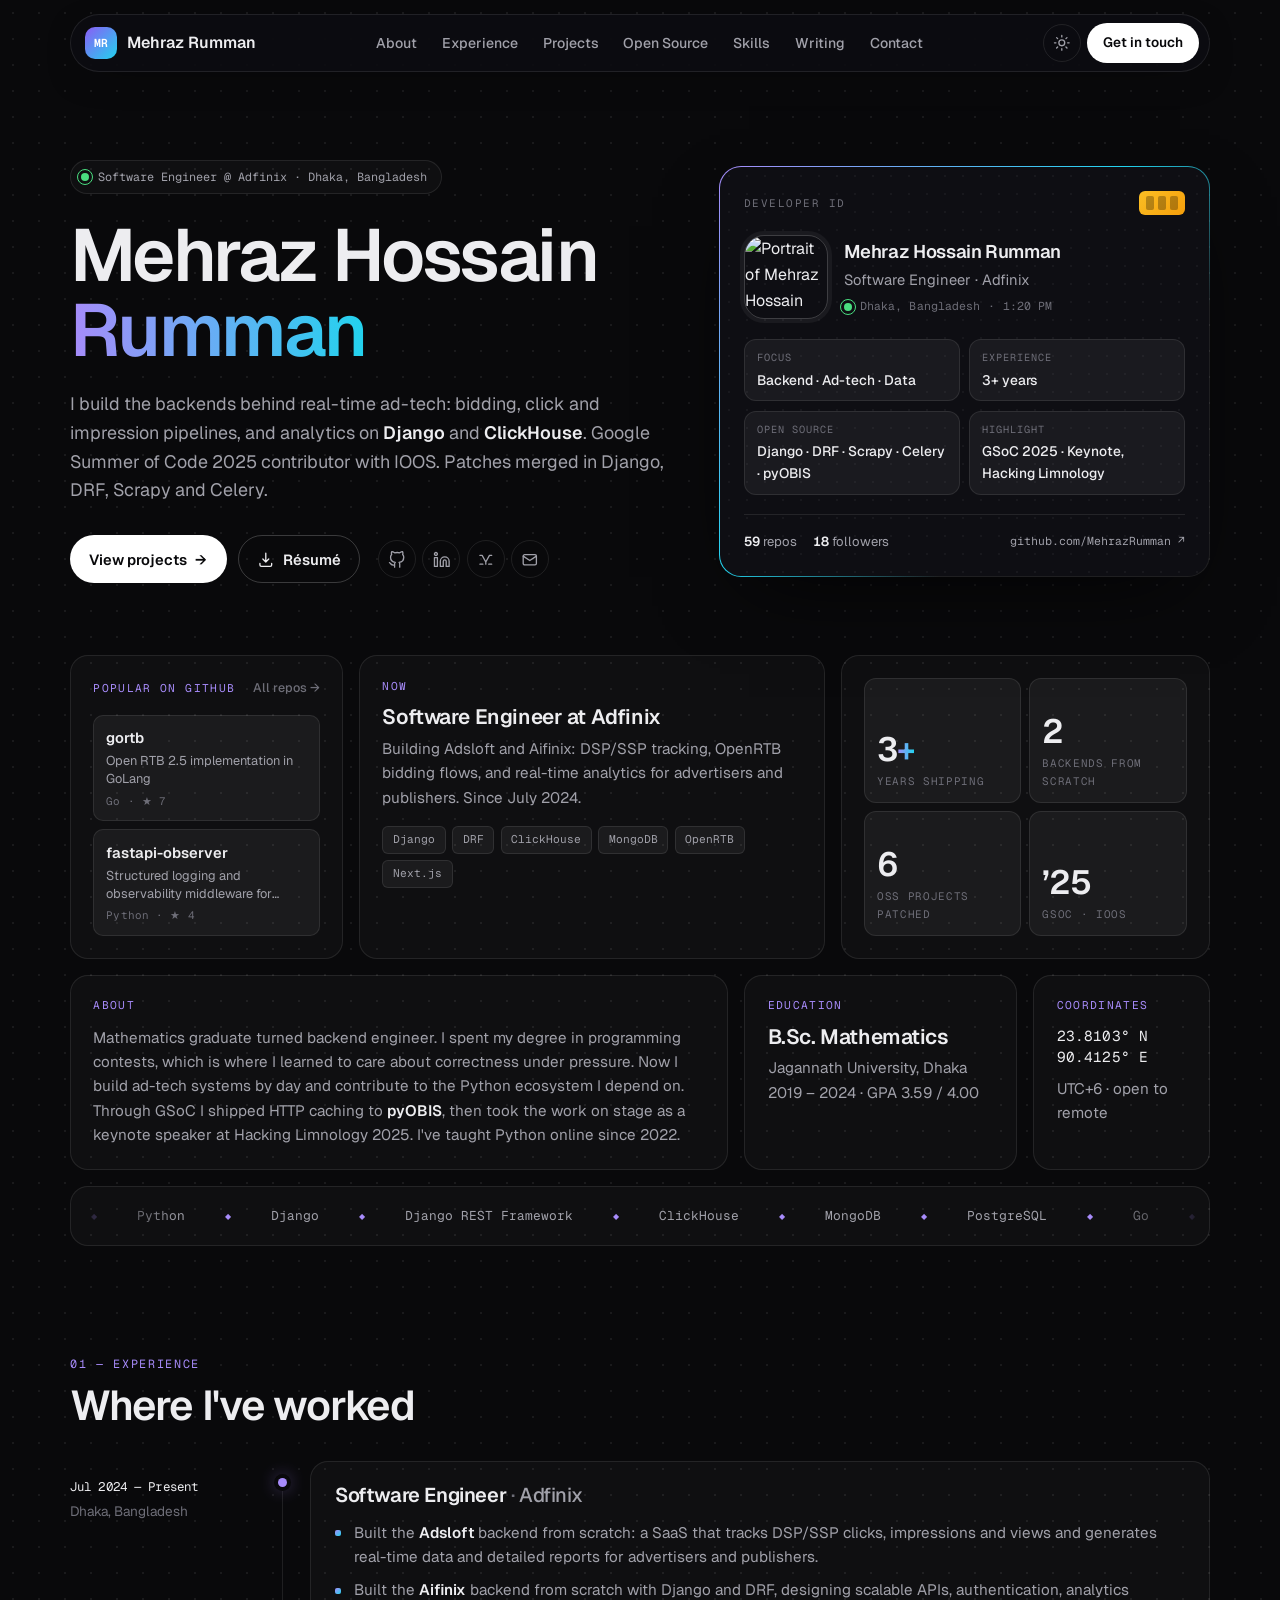
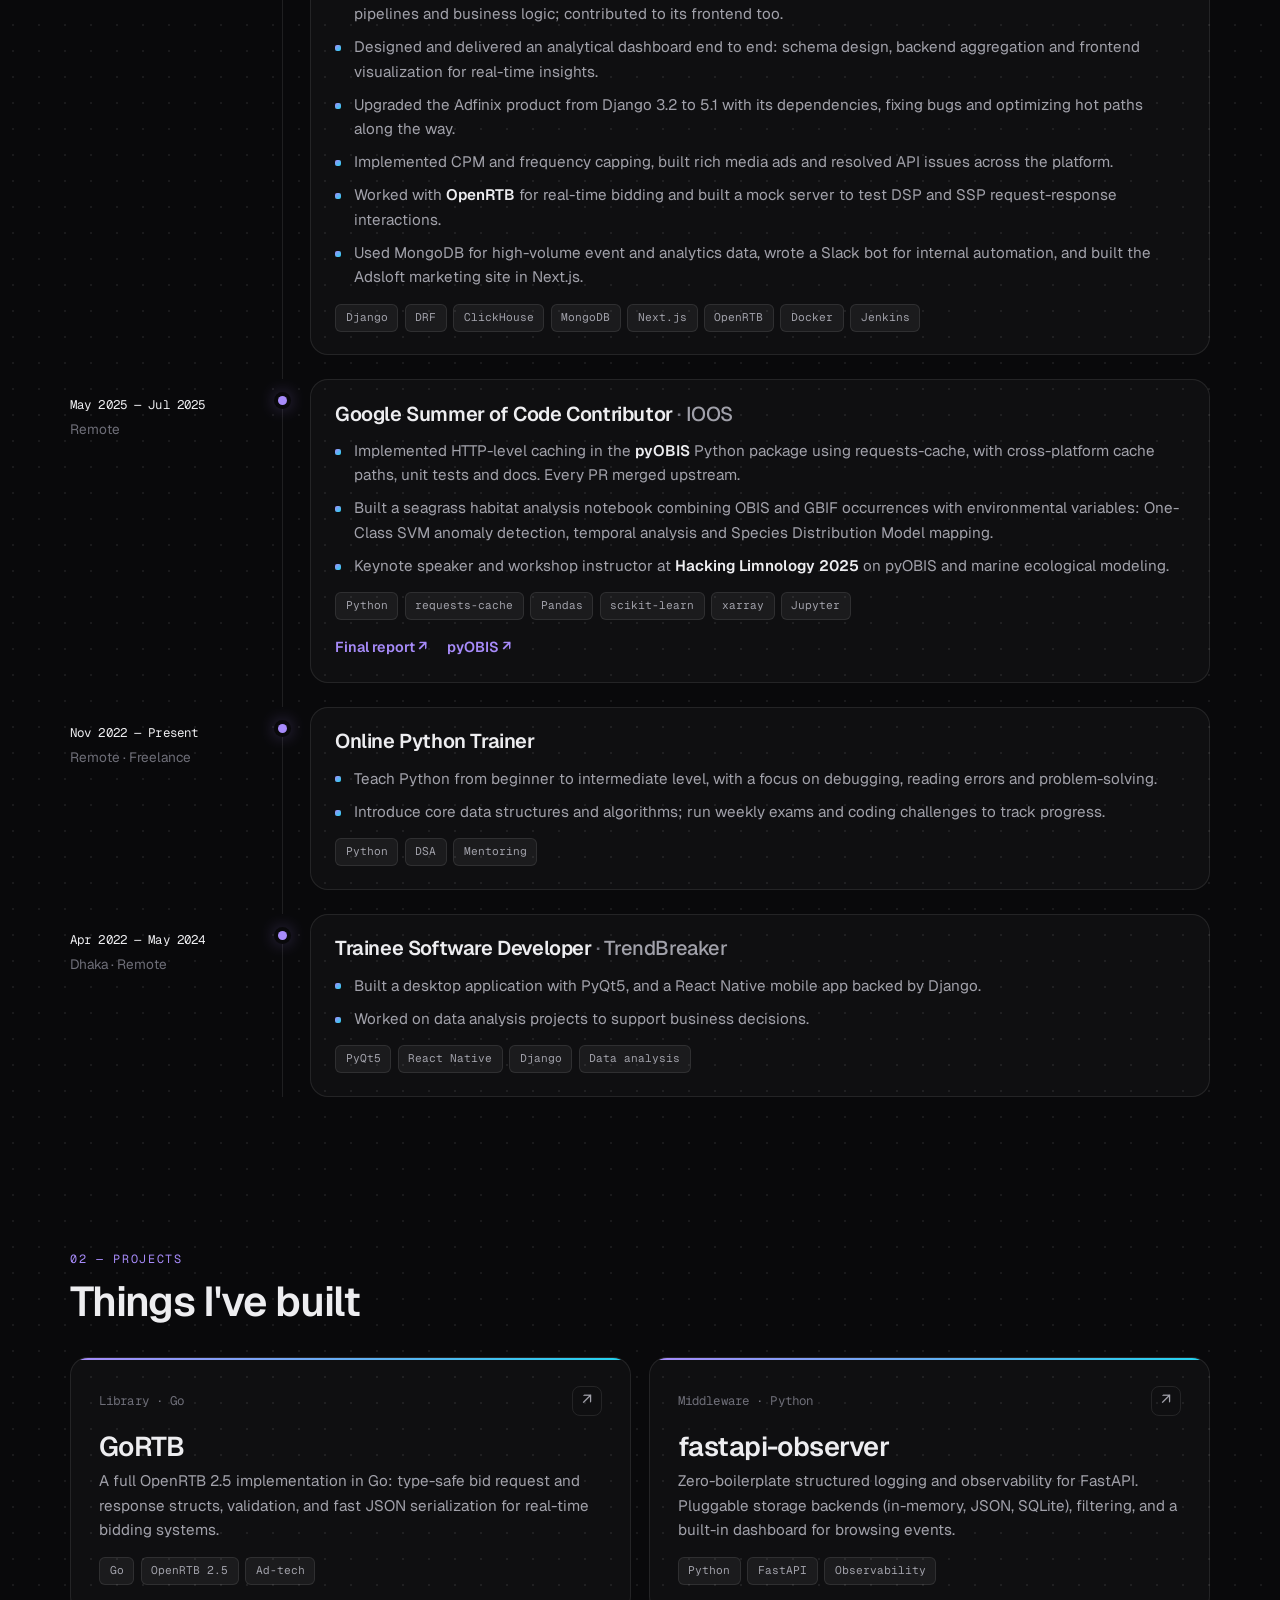
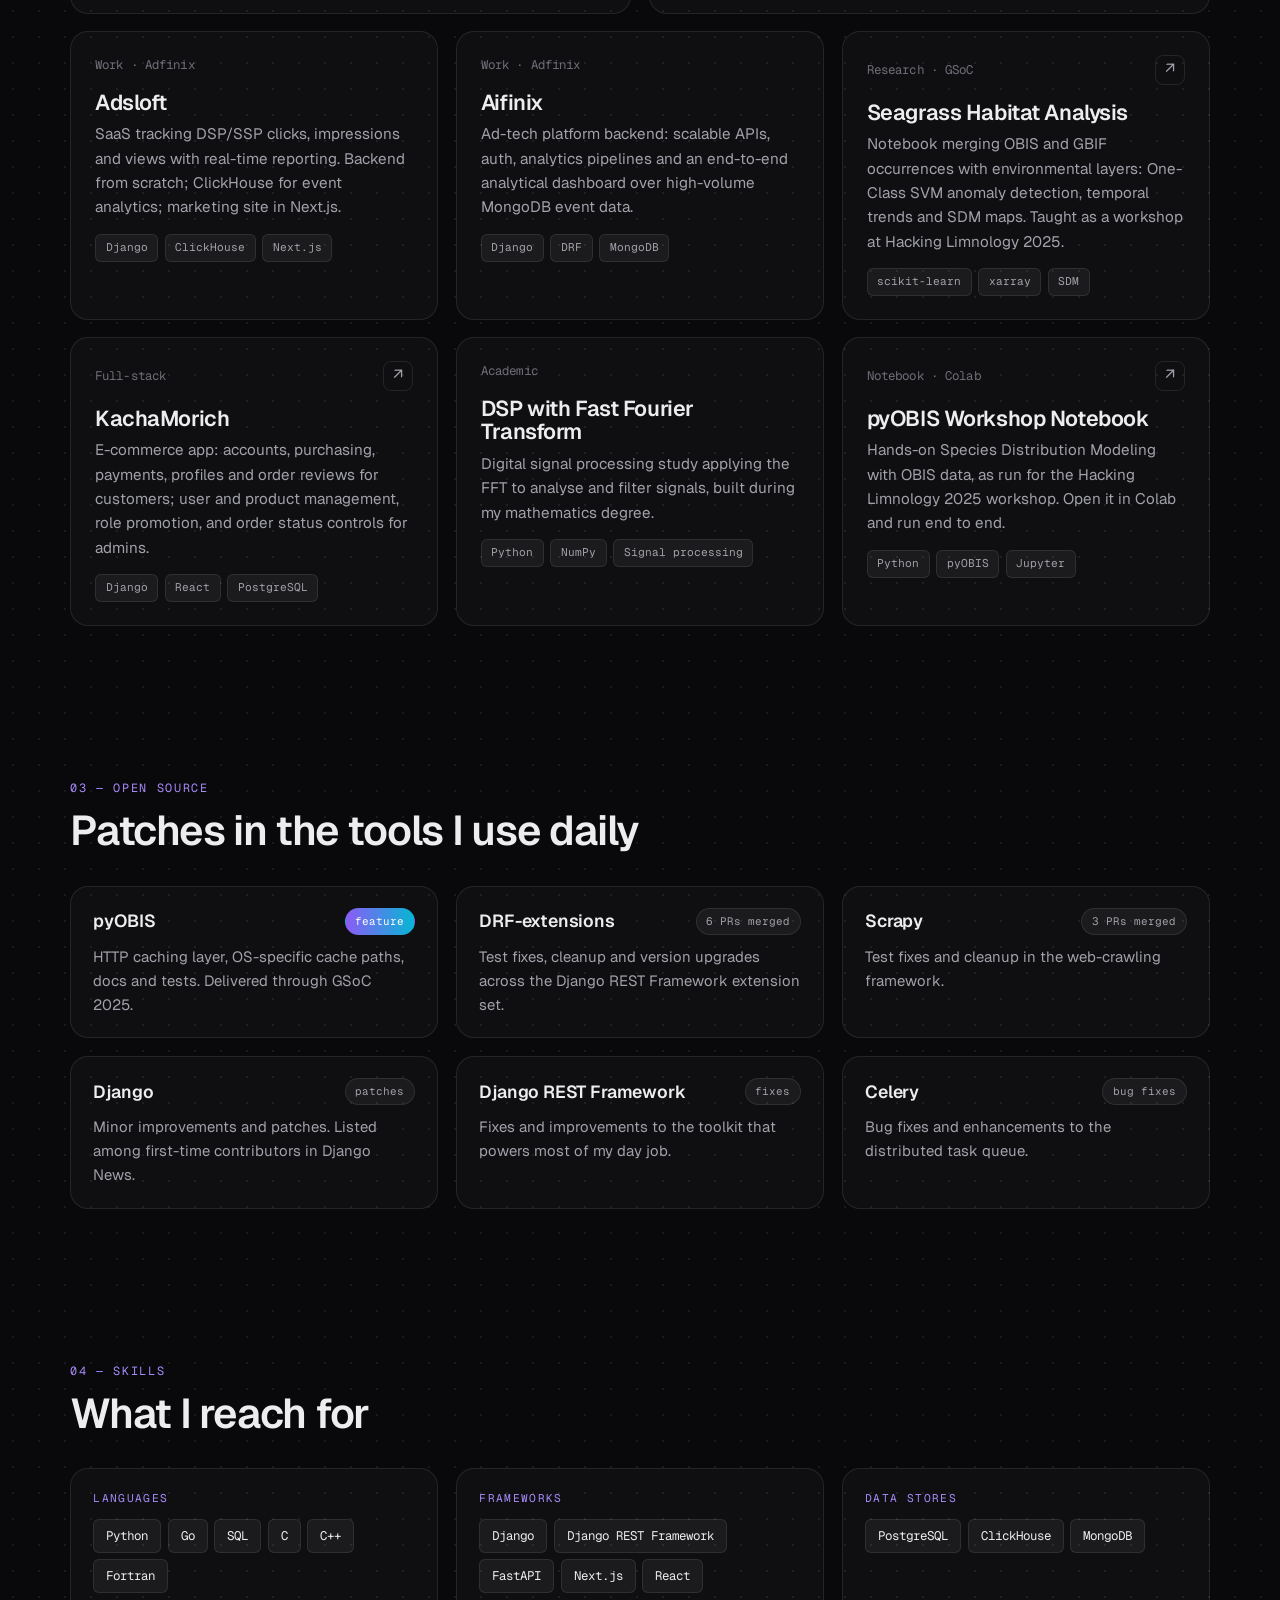
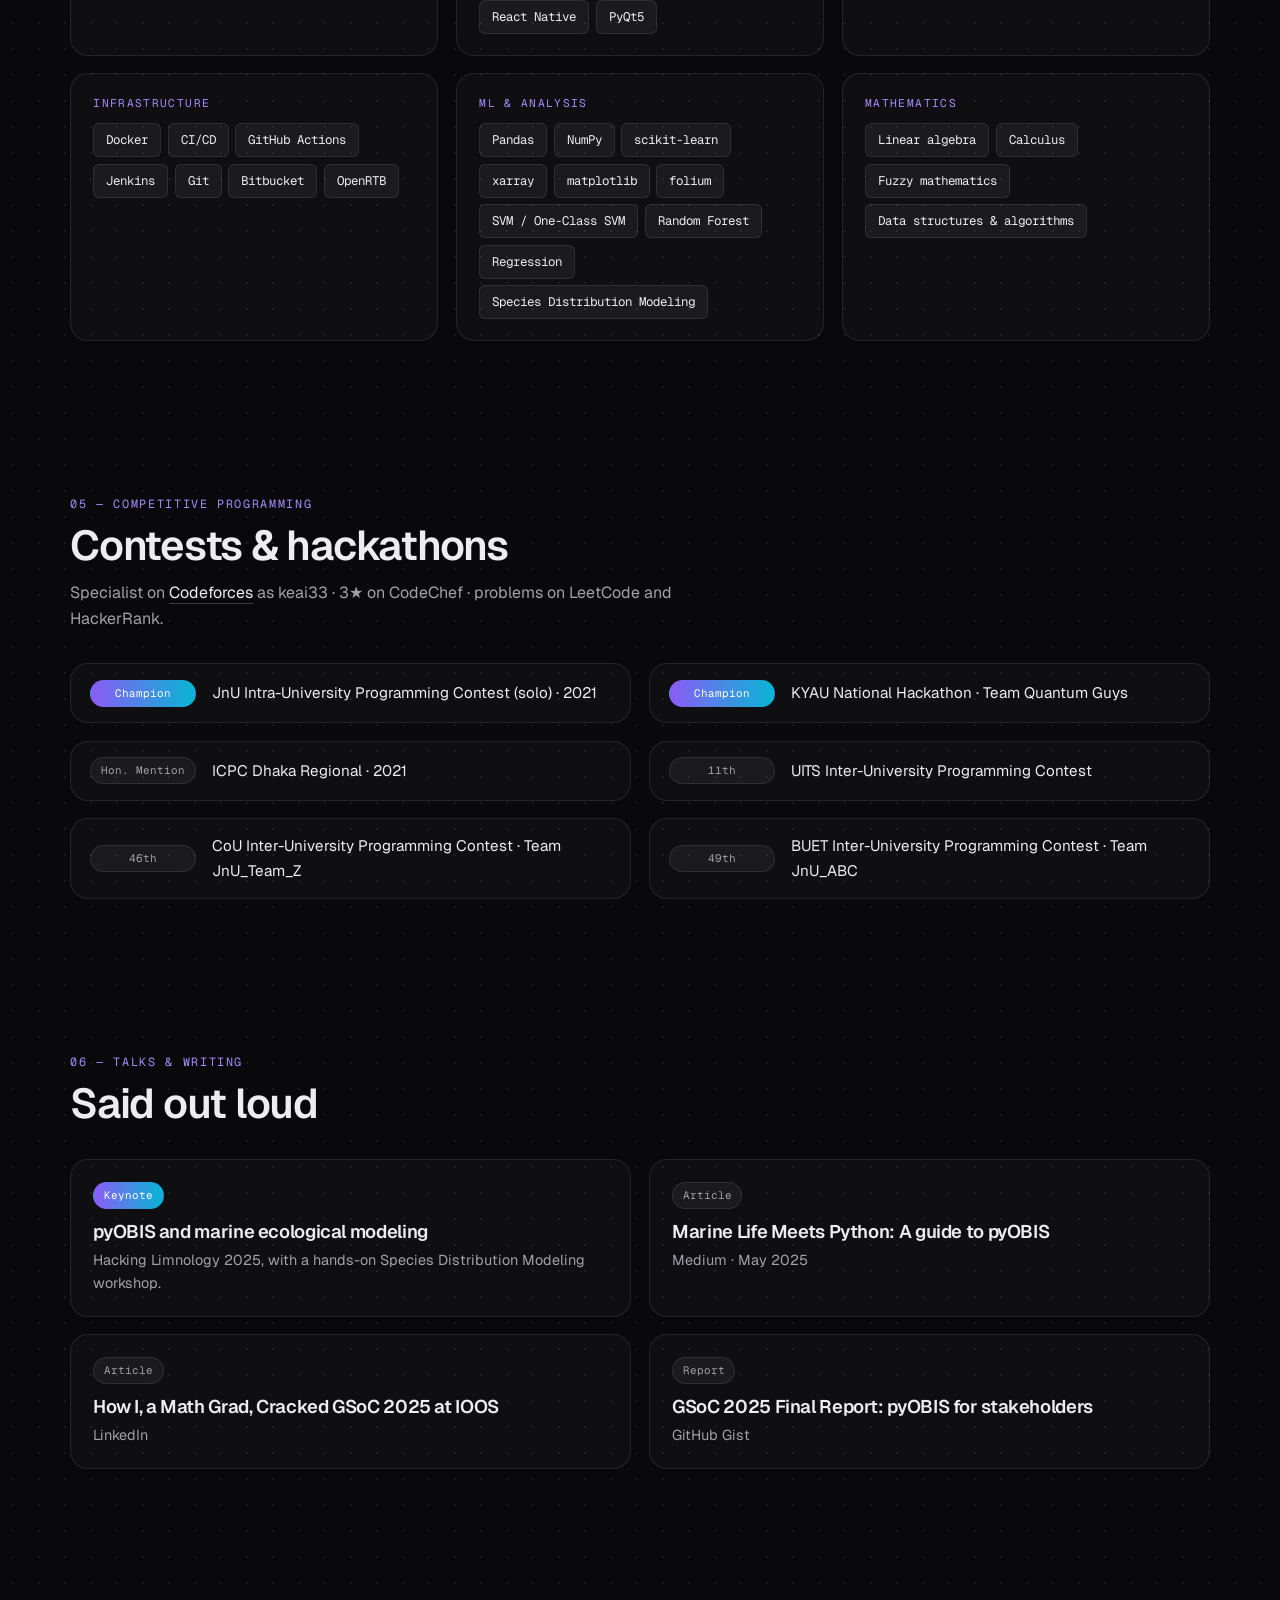
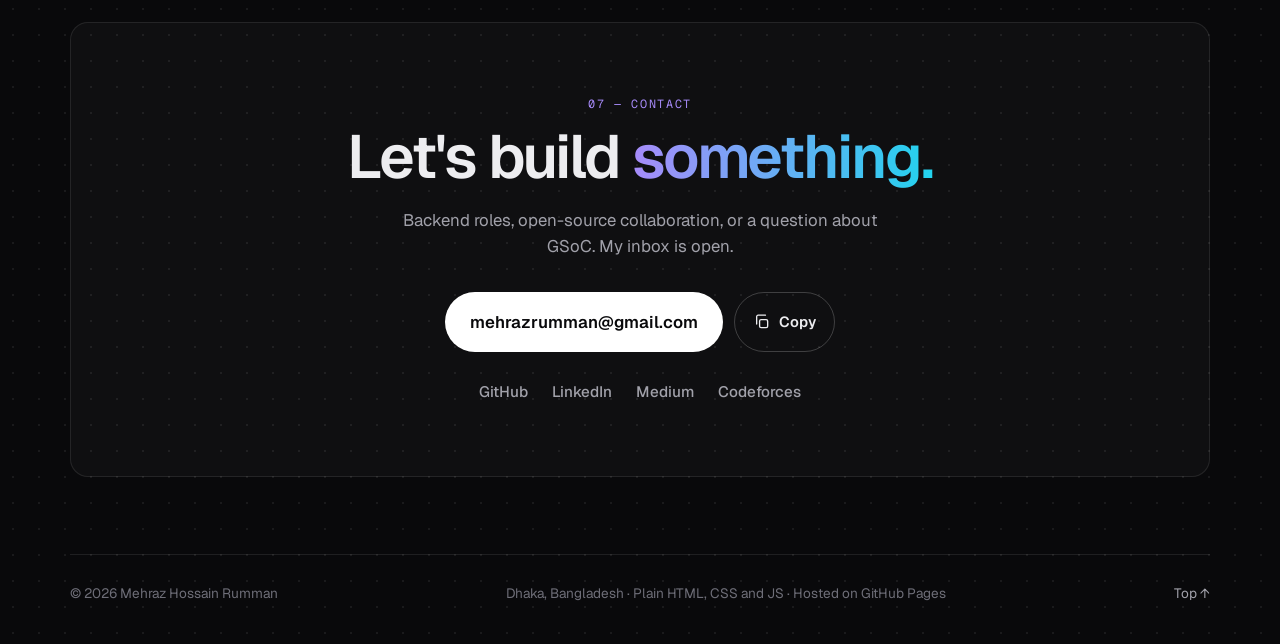
==== commit 38436800: "updated" ====
--- a/index.html
+++ b/index.html
@@ -89,23 +89,50 @@
         </div>
       </div>
 
-      <div class="terminal reveal" aria-label="Terminal introduction">
-        <div class="terminal-bar">
-          <span class="tdot" style="--c:#ff5f57"></span><span class="tdot" style="--c:#febc2e"></span><span class="tdot" style="--c:#28c840"></span>
-          <span class="terminal-title">mehraz@dhaka — zsh</span>
-        </div>
-        <pre class="terminal-body" id="terminal"><code><span class="tline" data-cmd="whoami">mehraz — software engineer, dhaka</span><span class="tline" data-cmd="cat stack.txt">django · drf · clickhouse · mongodb · go · next.js</span><span class="tline" data-cmd="gh pr list --author MehrazRumman --state merged">django  drf  drf-extensions  scrapy  celery  pyobis</span><span class="tline" data-cmd="echo $GSOC_2025">IOOS · pyOBIS HTTP caching → merged upstream</span><span class="tline" data-cmd="uptime">3+ years shipping · 2 backends built from scratch</span></code></pre>
+      <div class="id-card reveal" id="id-card">
+        <div class="id-inner">
+          <div class="id-top">
+            <span class="mono">Developer ID</span>
+            <span class="id-chip" aria-hidden="true"><span></span><span></span><span></span></span>
+          </div>
+          <div class="id-person">
+            <img class="id-photo" src="https://avatars.githubusercontent.com/u/59512321?v=4" alt="Portrait of Mehraz Hossain Rumman" width="96" height="96">
+            <div class="id-who">
+              <p class="id-name">Mehraz Hossain Rumman</p>
+              <p class="id-role">Software Engineer · Adfinix</p>
+              <p class="id-loc mono"><span class="status-dot" aria-hidden="true"></span>Dhaka, Bangladesh · <span id="local-time">--:--</span></p>
+            </div>
+          </div>
+          <dl class="id-facts">
+            <div><dt>Focus</dt><dd>Backend · Ad-tech · Data</dd></div>
+            <div><dt>Experience</dt><dd>3+ years</dd></div>
+            <div><dt>Open source</dt><dd>Django · DRF · Scrapy · Celery · pyOBIS</dd></div>
+            <div><dt>Highlight</dt><dd>GSoC 2025 · Keynote, Hacking Limnology</dd></div>
+          </dl>
+          <div class="id-foot">
+            <ul class="gh-stats" aria-label="GitHub stats">
+              <li><strong id="gh-repos">59</strong> repos</li>
+              <li><strong id="gh-followers">18</strong> followers</li>
+              <li id="gh-stars-item" hidden><strong id="gh-stars">—</strong> stars</li>
+            </ul>
+            <a class="id-link" href="https://github.com/MehrazRumman" target="_blank" rel="noopener">github.com/MehrazRumman <span class="arr" aria-hidden="true">↗</span></a>
+          </div>
+          <span class="id-sheen" aria-hidden="true"></span>
+        </div>
       </div>
     </section>
 
     <!-- ================= BENTO ================= -->
     <section class="bento container" id="about" aria-label="At a glance">
-      <article class="card tile tile-photo reveal">
-        <img src="https://avatars.githubusercontent.com/u/59512321?v=4" alt="Portrait of Mehraz Hossain Rumman" width="400" height="400">
-        <div class="tile-photo-cap">
-          <span class="mono">Dhaka, Bangladesh</span>
-          <span class="mono clock"><span id="local-time">--:--</span> local</span>
-        </div>
+      <article class="card tile tile-github reveal">
+        <div class="tile-head">
+          <p class="tile-label">Popular on GitHub</p>
+          <a class="tile-more" href="https://github.com/MehrazRumman?tab=repositories" target="_blank" rel="noopener">All repos <span class="arr" aria-hidden="true">→</span></a>
+        </div>
+        <ul class="gh-repos" id="gh-repos-list">
+          <li><a href="https://github.com/MehrazRumman/gortb" target="_blank" rel="noopener"><span class="gh-name">gortb</span><span class="gh-desc">Open RTB 2.5 implementation in GoLang</span><span class="gh-meta mono">Go · ★ 7</span></a></li>
+          <li><a href="https://github.com/MehrazRumman/fastapi-observer" target="_blank" rel="noopener"><span class="gh-name">fastapi-observer</span><span class="gh-desc">Structured logging and observability middleware for FastAPI</span><span class="gh-meta mono">Python · ★ 4</span></a></li>
+        </ul>
       </article>
 
       <article class="card tile tile-now reveal">
--- a/styles.css
+++ b/styles.css
@@ -161,19 +161,48 @@
 .hero-actions { display: flex; flex-wrap: wrap; align-items: center; gap: 0.7rem; margin-top: 1.9rem; }
 .socials { display: flex; gap: 0.4rem; margin-left: 0.4rem; }
 
-/* Terminal */
-.terminal { border-radius: var(--radius); border: 1px solid var(--border); background: var(--bg-2); box-shadow: var(--shadow); overflow: hidden; }
-.terminal-bar { display: flex; align-items: center; gap: 0.45rem; padding: 0.7rem 0.9rem; border-bottom: 1px solid var(--border); background: var(--surface); }
-.tdot { width: 11px; height: 11px; border-radius: 50%; background: var(--c); }
-.terminal-title { margin-left: auto; margin-right: auto; font-family: var(--mono); font-size: 0.72rem; color: var(--text-3); }
-.terminal-body { margin: 0; padding: 1.1rem 1.2rem 1.25rem; font-family: var(--mono); font-size: 0.82rem; line-height: 1.75; color: var(--text-2); white-space: pre-wrap; word-break: break-word; min-height: 15.5rem; }
-.terminal-body code { font-family: inherit; }
-.tline { display: block; }
-.tline::before { content: "❯ " attr(data-cmd) "\A"; color: var(--text); white-space: pre; }
-.tline.hidden { display: none; }
-.tline .cmd-only::after { content: ""; }
-.cursor { display: inline-block; width: 0.55em; height: 1.05em; vertical-align: -0.15em; background: var(--accent); animation: blink 1s steps(1) infinite; }
-@keyframes blink { 50% { opacity: 0; } }
+/* Developer ID card */
+.id-card { perspective: 1200px; }
+.id-inner {
+  --rx: 0deg; --ry: 0deg; --sx: 50%; --sy: 50%;
+  position: relative; overflow: hidden; padding: 1.5rem; border-radius: 22px; border: 1px solid transparent;
+  background: linear-gradient(var(--bg-2), var(--bg-2)) padding-box, linear-gradient(135deg, var(--accent), var(--accent-2) 45%, var(--border) 70%) border-box;
+  box-shadow: var(--shadow); transform: rotateX(var(--rx)) rotateY(var(--ry)); transform-style: preserve-3d; transition: transform 0.18s ease;
+}
+.id-inner::before { content: ""; position: absolute; inset: 0; pointer-events: none; background-image: radial-gradient(var(--dot) 1px, transparent 1px); background-size: 18px 18px; opacity: 0.6; }
+.id-sheen { position: absolute; inset: 0; pointer-events: none; opacity: 0; transition: opacity 0.3s; background: radial-gradient(420px circle at var(--sx) var(--sy), rgba(255, 255, 255, 0.12), transparent 45%); }
+.id-card:hover .id-sheen { opacity: 1; }
+.id-inner > * { position: relative; }
+.id-top { display: flex; justify-content: space-between; align-items: center; margin-bottom: 1.25rem; }
+.id-top .mono { text-transform: uppercase; letter-spacing: 0.14em; font-size: 0.68rem; }
+.id-chip { display: inline-grid; grid-template-columns: repeat(3, 8px); gap: 4px; padding: 5px 7px; border-radius: 6px; background: linear-gradient(135deg, #fbbf24, #f59e0b); }
+.id-chip span { display: block; height: 14px; border-radius: 2px; background: rgba(0, 0, 0, 0.28); }
+.id-person { display: flex; align-items: center; gap: 1rem; }
+.id-photo { width: 84px; height: 84px; border-radius: 20px; object-fit: cover; border: 1px solid var(--border-strong); box-shadow: 0 0 0 4px var(--surface-2); }
+.id-name { font-size: 1.15rem; font-weight: 600; letter-spacing: -0.02em; }
+.id-role { color: var(--text-2); font-size: 0.92rem; margin-top: 0.1rem; }
+.id-loc { display: inline-flex; align-items: center; gap: 0.5rem; margin-top: 0.4rem; font-size: 0.72rem; }
+.id-facts { margin: 1.25rem 0 0; display: grid; grid-template-columns: 1fr 1fr; gap: 0.6rem; }
+.id-facts > div { padding: 0.6rem 0.75rem; border-radius: 12px; background: var(--surface-2); border: 1px solid var(--border); }
+.id-facts dt { font-family: var(--mono); font-size: 0.64rem; text-transform: uppercase; letter-spacing: 0.1em; color: var(--text-3); }
+.id-facts dd { margin: 0.15rem 0 0; font-size: 0.86rem; font-weight: 500; color: var(--text); }
+.id-foot { display: flex; justify-content: space-between; align-items: center; gap: 1rem; margin-top: 1.2rem; padding-top: 1rem; border-top: 1px solid var(--border); flex-wrap: wrap; }
+.gh-stats { display: flex; gap: 1rem; font-size: 0.82rem; color: var(--text-2); }
+.gh-stats strong { color: var(--text); font-variant-numeric: tabular-nums; }
+.id-link { font-family: var(--mono); font-size: 0.72rem; color: var(--text-2); }
+.id-link:hover { color: var(--text); }
+
+/* GitHub tile */
+.tile-github { grid-column: span 3; grid-row: span 2; display: flex; flex-direction: column; }
+.tile-head { display: flex; justify-content: space-between; align-items: baseline; gap: 0.5rem; }
+.tile-more { font-size: 0.78rem; font-weight: 500; color: var(--text-3); white-space: nowrap; }
+.tile-more:hover { color: var(--text); }
+.gh-repos { display: grid; gap: 0.5rem; margin-top: 0.4rem; }
+.gh-repos a { display: grid; gap: 0.15rem; padding: 0.65rem 0.75rem; border-radius: 10px; border: 1px solid var(--border); background: var(--surface-2); transition: border-color 0.15s, transform 0.15s; }
+.gh-repos a:hover { border-color: var(--border-strong); transform: translateX(2px); }
+.gh-name { font-weight: 600; font-size: 0.92rem; }
+.gh-desc { font-size: 0.8rem; color: var(--text-2); line-height: 1.4; display: -webkit-box; -webkit-line-clamp: 2; -webkit-box-orient: vertical; overflow: hidden; }
+.gh-meta { font-size: 0.68rem; margin-top: 0.15rem; }
 
 /* ---------- Bento ---------- */
 .bento { display: grid; grid-template-columns: repeat(12, minmax(0, 1fr)); grid-auto-rows: auto; gap: 1rem; padding-block: 1.5rem 2rem; }
@@ -181,11 +210,6 @@
 .tile-label { font-family: var(--mono); font-size: 0.7rem; text-transform: uppercase; letter-spacing: 0.12em; color: var(--accent); margin-bottom: 0.65rem; }
 .tile-title { font-size: 1.3rem; margin-bottom: 0.5rem; }
 .tile-text { color: var(--text-2); font-size: 0.95rem; }
-.tile-photo { grid-column: span 3; grid-row: span 2; padding: 0; min-height: 320px; }
-.tile-photo img { position: absolute; inset: 0; width: 100%; height: 100%; object-fit: cover; }
-.tile-photo::after { content: ""; position: absolute; inset: 0; background: linear-gradient(180deg, transparent 45%, rgba(9, 9, 11, 0.9)); }
-.tile-photo-cap { position: absolute; left: 1.1rem; right: 1.1rem; bottom: 1rem; display: flex; justify-content: space-between; gap: 0.5rem; z-index: 1; }
-.tile-photo-cap .mono { color: #e4e4e7; }
 .tile-now { grid-column: span 5; grid-row: span 2; }
 .tile-now .chips { margin-top: 1rem; }
 .tile-stats { grid-column: span 4; grid-row: span 2; display: grid; grid-template-columns: 1fr 1fr; gap: 0.5rem; }
@@ -289,7 +313,8 @@
 @media (prefers-reduced-motion: reduce) {
   html { scroll-behavior: auto; }
   .reveal { opacity: 1; transform: none; transition: none; }
-  .status-dot::after, .cursor, .marquee-track { animation: none; }
+  .status-dot::after, .marquee-track { animation: none; }
+  .id-inner { transition: none; }
   .btn, .card, .arr, .arr-box, .icon-btn { transition: none; }
 }
 
@@ -300,8 +325,8 @@
 }
 @media (max-width: 960px) {
   .hero { grid-template-columns: 1fr; gap: 2.25rem; }
-  .terminal { max-width: 640px; }
-  .tile-photo { grid-column: span 5; grid-row: span 2; min-height: 280px; }
+  .id-card { max-width: 560px; }
+  .tile-github { grid-column: span 5; grid-row: span 2; }
   .tile-now { grid-column: span 7; grid-row: span 1; }
   .tile-stats { grid-column: span 7; grid-row: span 1; }
   .tile-about { grid-column: span 12; }
@@ -326,12 +351,13 @@
   .nav-links a { display: block; padding: 0.8rem 0.9rem; font-size: 0.95rem; border-radius: 10px; }
 }
 @media (max-width: 640px) {
-  .tile-photo, .tile-now, .tile-stats, .tile-about, .tile-edu, .tile-geo { grid-column: span 12; grid-row: auto; }
-  .tile-photo { min-height: 320px; }
+  .tile-github, .tile-now, .tile-stats, .tile-about, .tile-edu, .tile-geo { grid-column: span 12; grid-row: auto; }
   .grid-2, .grid-3 { grid-template-columns: 1fr; }
   .tl-meta { grid-auto-flow: row; gap: 0.15rem; }
   .hero-actions .socials { margin-left: 0; width: 100%; }
-  .terminal-body { font-size: 0.76rem; min-height: 0; }
+  .id-inner { padding: 1.2rem; }
+  .id-facts { grid-template-columns: 1fr; }
+  .id-photo { width: 72px; height: 72px; }
   .contact { padding-inline: 1.1rem; }
   .btn-lg { font-size: 0.95rem; padding: 0.85rem 1.2rem; word-break: break-all; }
   .footer { flex-direction: column; }
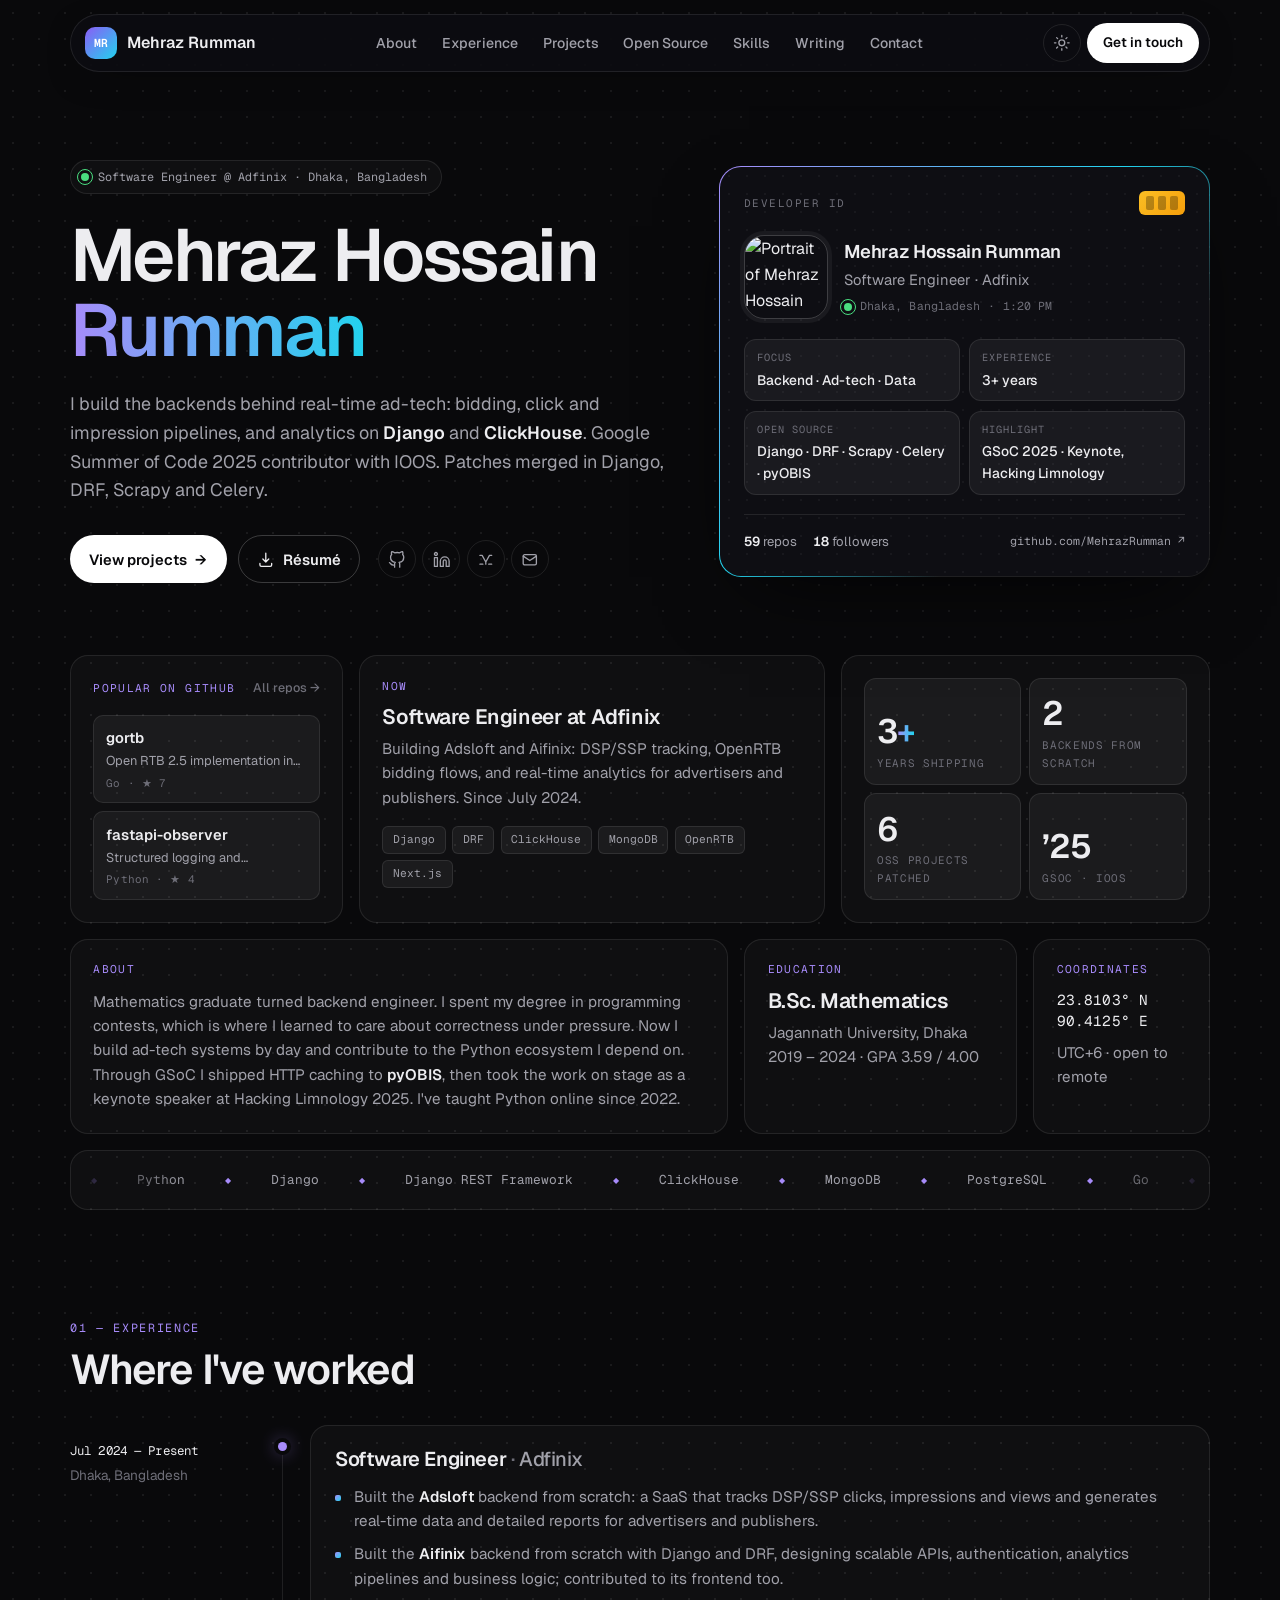
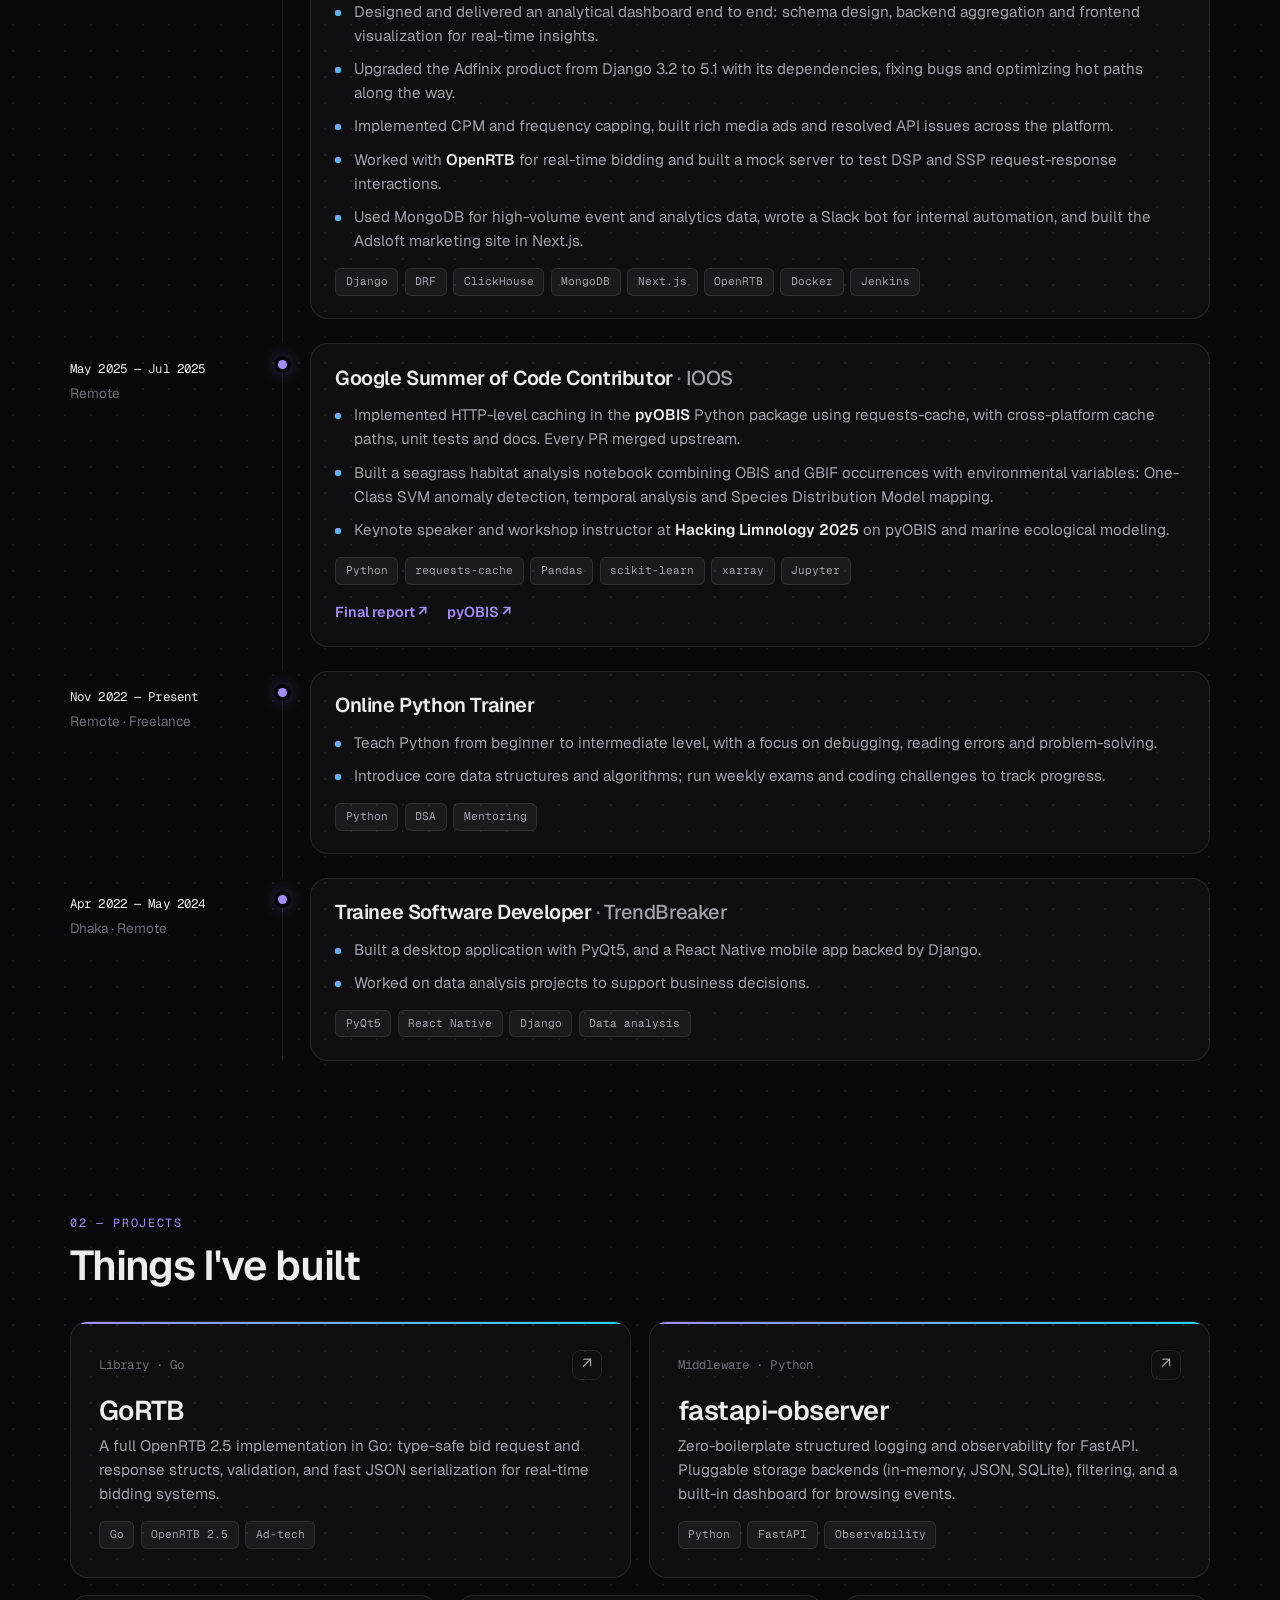
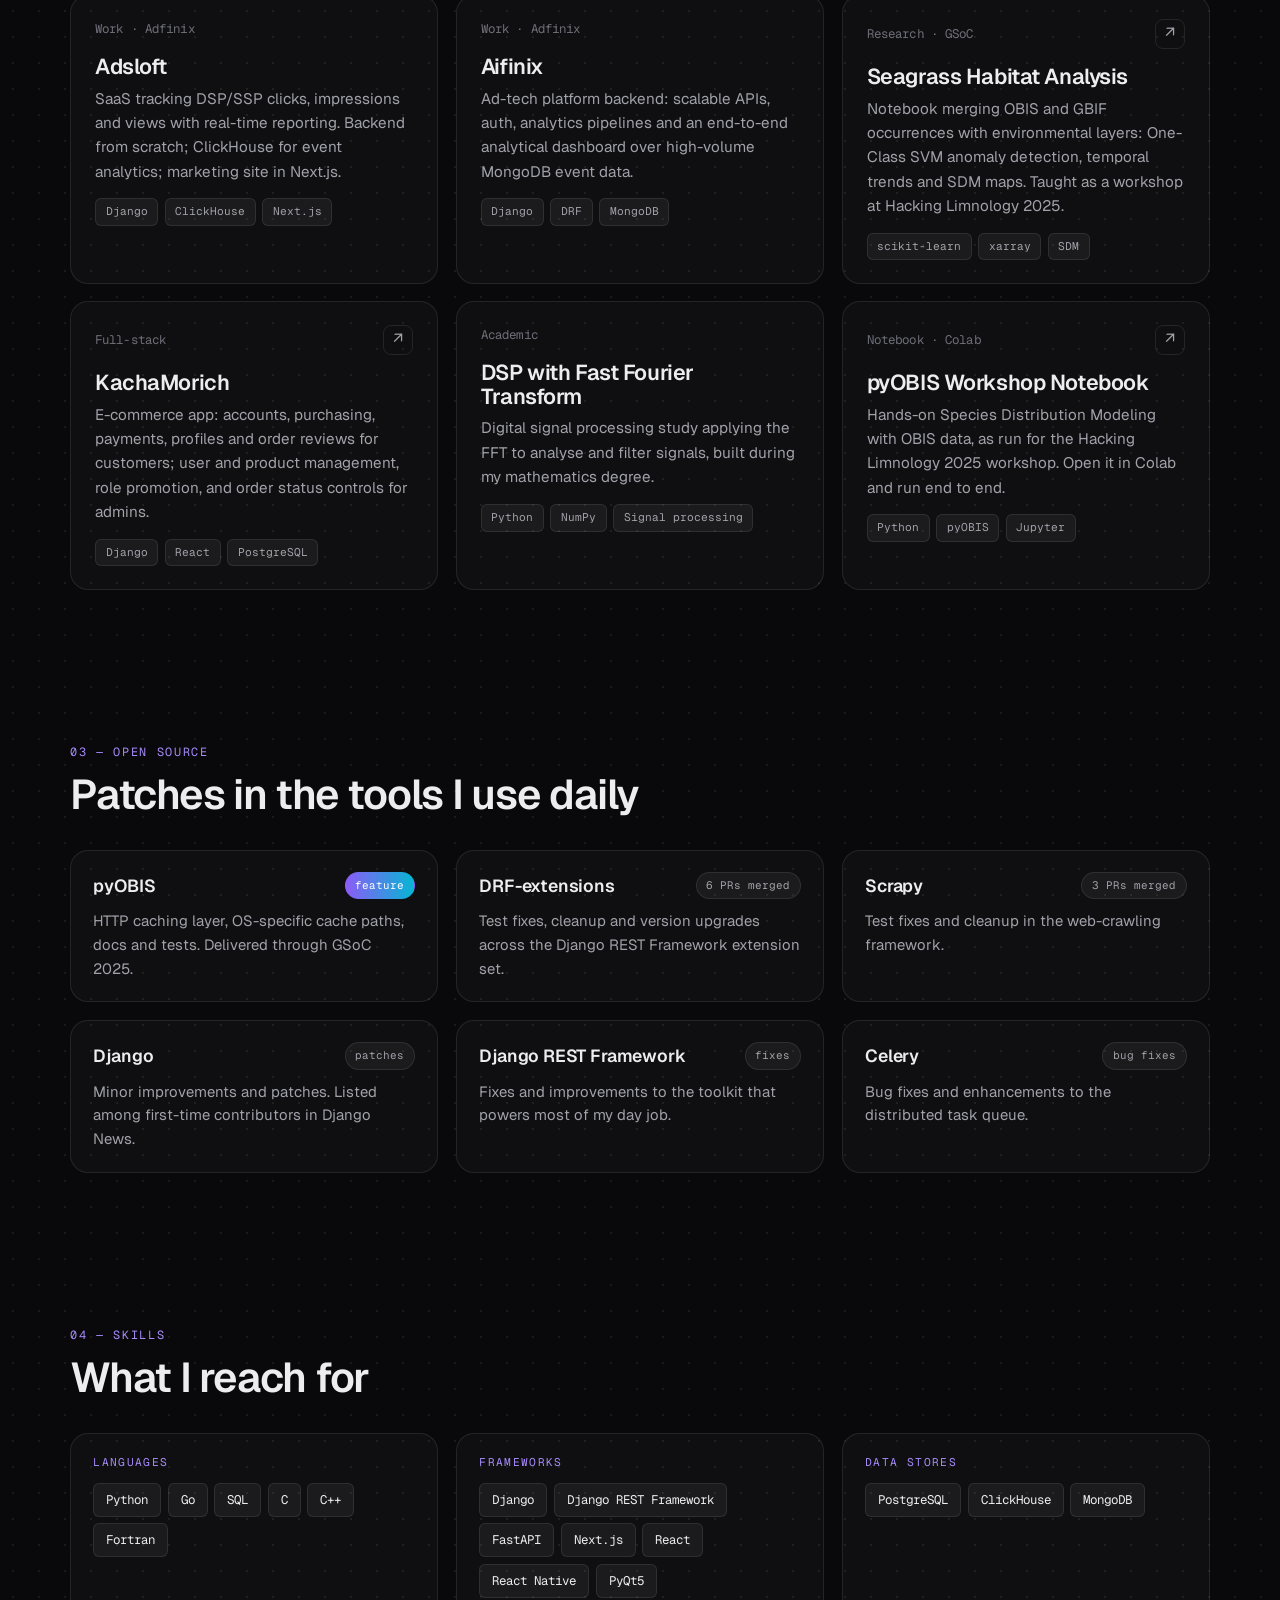
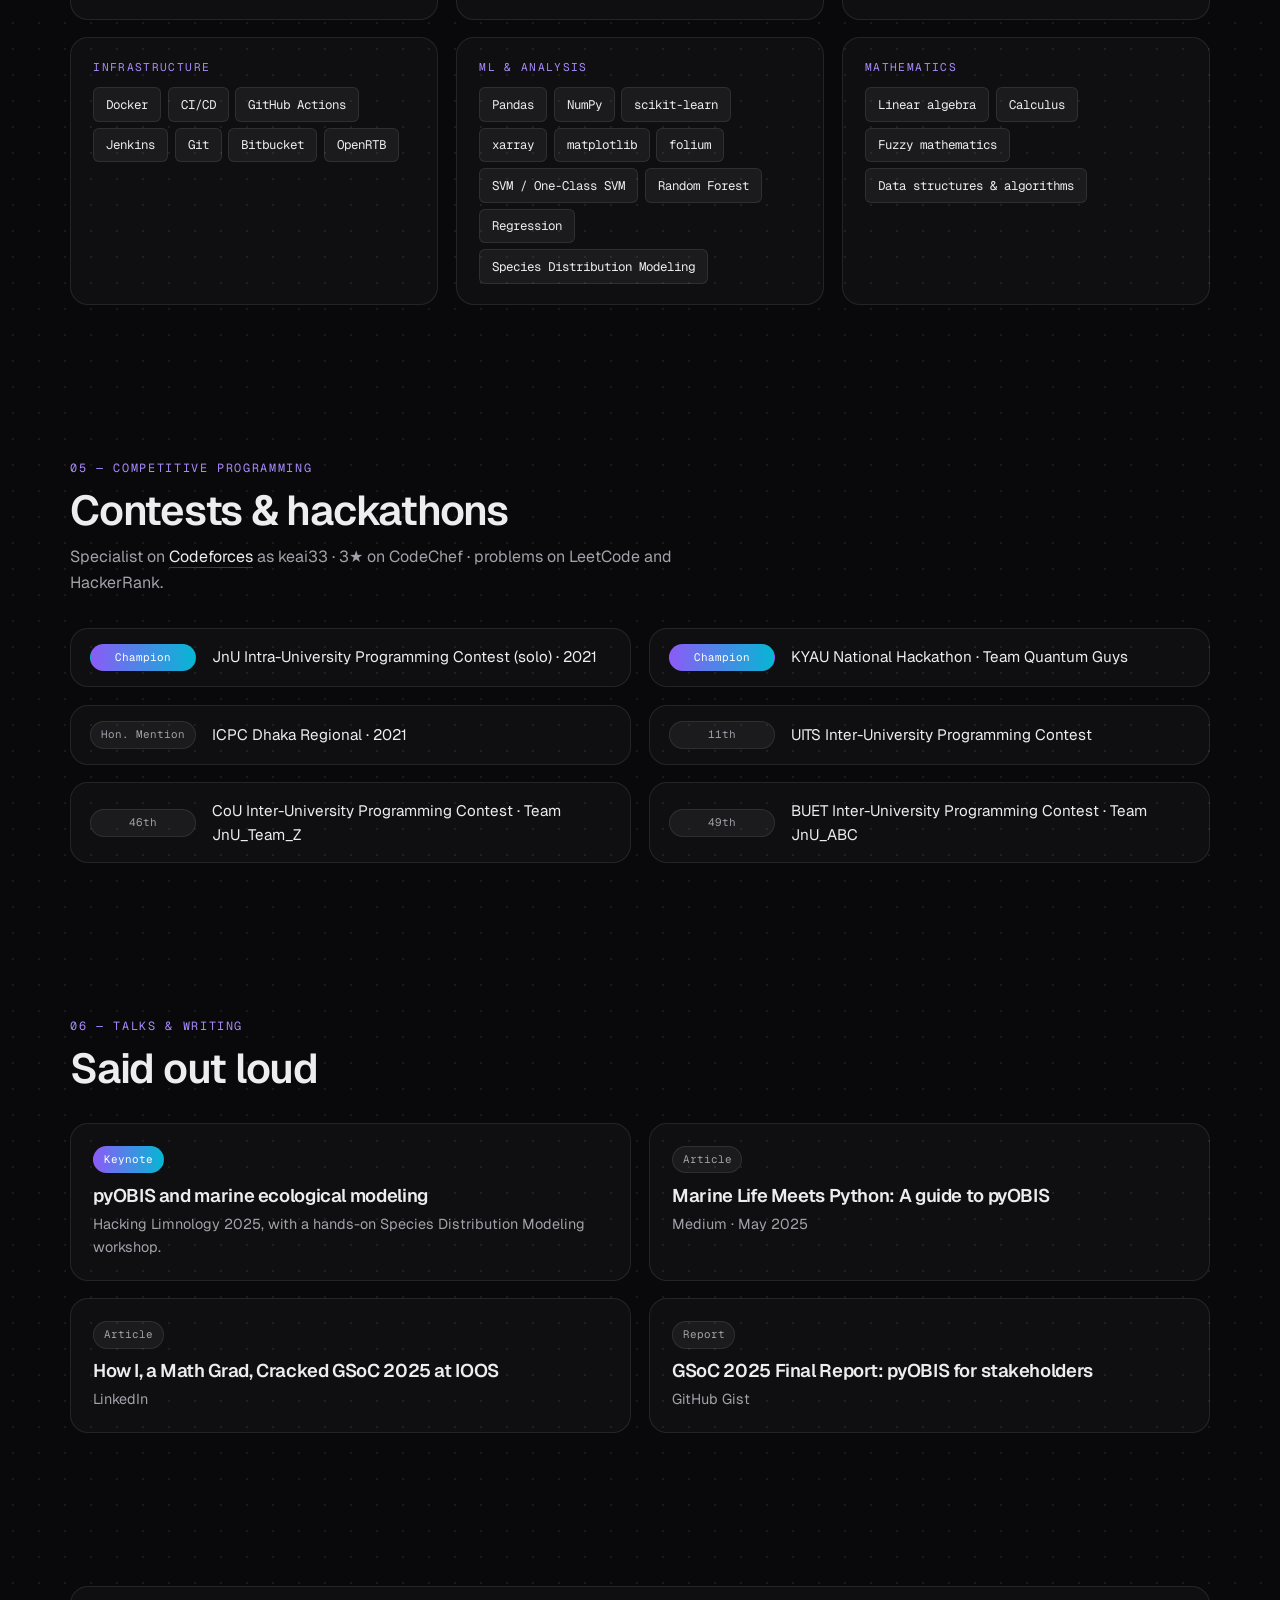
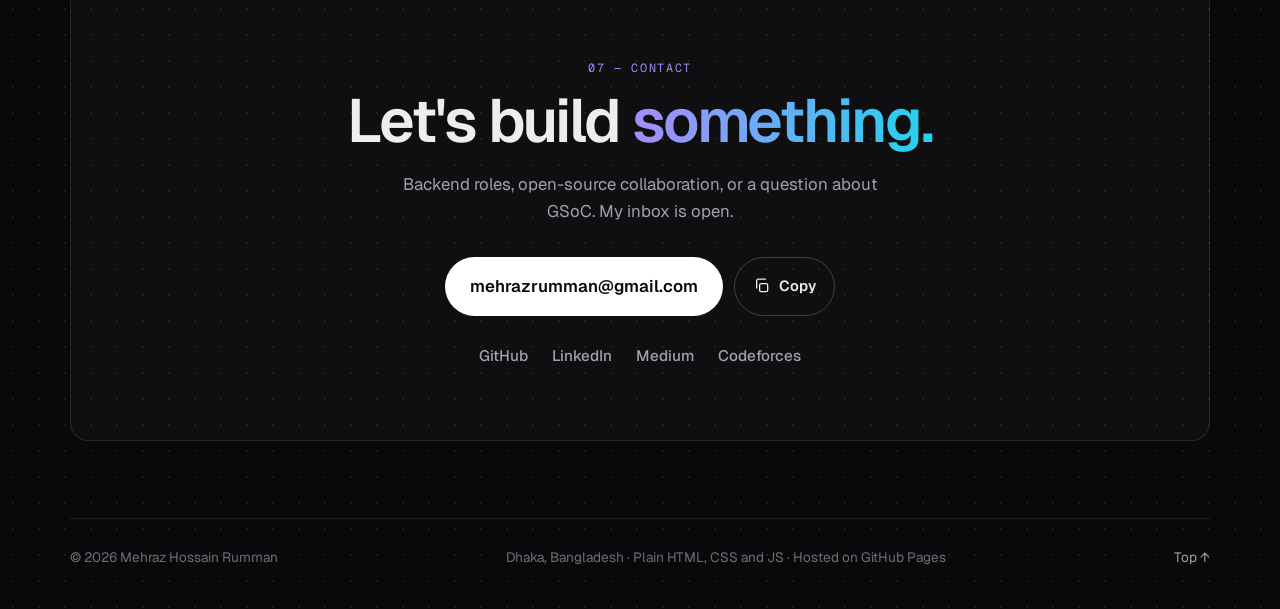
==== commit 7ba1ea99: "Show today's and all-time visits above the footer Fetches GoatCounter's public counter endpoint (TOT" ====
--- a/index.html
+++ b/index.html
@@ -455,6 +455,15 @@
     </section>
   </main>
 
+  <section class="visits container" id="visits" aria-label="Visitor statistics" hidden>
+    <div class="visits-inner">
+      <span class="visits-label"><span class="status-dot" aria-hidden="true"></span>Visitors</span>
+      <span class="visits-item"><strong id="visits-today">—</strong> today</span>
+      <span class="visits-sep" aria-hidden="true"></span>
+      <span class="visits-item"><strong id="visits-total">—</strong> all time</span>
+    </div>
+  </section>
+
   <footer class="footer container">
     <p>© <span id="year"></span> Mehraz Hossain Rumman</p>
     <p class="muted">Dhaka, Bangladesh · Plain HTML, CSS and JS · Hosted on GitHub Pages</p>
--- a/styles.css
+++ b/styles.css
@@ -201,7 +201,7 @@
 .gh-repos a { display: grid; gap: 0.15rem; padding: 0.65rem 0.75rem; border-radius: 10px; border: 1px solid var(--border); background: var(--surface-2); transition: border-color 0.15s, transform 0.15s; }
 .gh-repos a:hover { border-color: var(--border-strong); transform: translateX(2px); }
 .gh-name { font-weight: 600; font-size: 0.92rem; }
-.gh-desc { font-size: 0.8rem; color: var(--text-2); line-height: 1.4; display: -webkit-box; -webkit-line-clamp: 2; -webkit-box-orient: vertical; overflow: hidden; }
+.gh-desc { font-size: 0.8rem; color: var(--text-2); line-height: 1.4; display: -webkit-box; -webkit-line-clamp: 1; -webkit-box-orient: vertical; overflow: hidden; }
 .gh-meta { font-size: 0.68rem; margin-top: 0.15rem; }
 
 /* ---------- Bento ---------- */
@@ -302,6 +302,17 @@
 .contact-links { display: flex; flex-wrap: wrap; justify-content: center; gap: 1.5rem; margin-top: 1.75rem; font-weight: 500; font-size: 0.95rem; color: var(--text-2); }
 .contact-links a:hover { color: var(--text); }
 
+/* ---------- Visitor counter ---------- */
+.visits { padding-bottom: 1.25rem; }
+.visits-inner {
+  display: flex; flex-wrap: wrap; align-items: center; justify-content: center; gap: 0.6rem 1.25rem; width: max-content; max-width: 100%; margin-inline: auto;
+  padding: 0.7rem 1.35rem; border-radius: 999px; border: 1px solid var(--border); background: var(--surface);
+  font-family: var(--mono); font-size: 0.76rem; color: var(--text-2);
+}
+.visits-label { display: inline-flex; align-items: center; gap: 0.55rem; text-transform: uppercase; letter-spacing: 0.12em; font-size: 0.66rem; color: var(--text-3); }
+.visits-item strong { color: var(--text); font-size: 0.95rem; font-weight: 600; font-variant-numeric: tabular-nums; margin-right: 0.15rem; }
+.visits-sep { width: 1px; height: 1rem; background: var(--border-strong); }
+
 /* ---------- Footer ---------- */
 .footer { display: flex; flex-wrap: wrap; justify-content: space-between; gap: 0.5rem 2rem; padding: 1.75rem 0 2.5rem; font-size: 0.85rem; color: var(--text-3); border-top: 1px solid var(--border); }
 .footer a { color: var(--text-2); }
